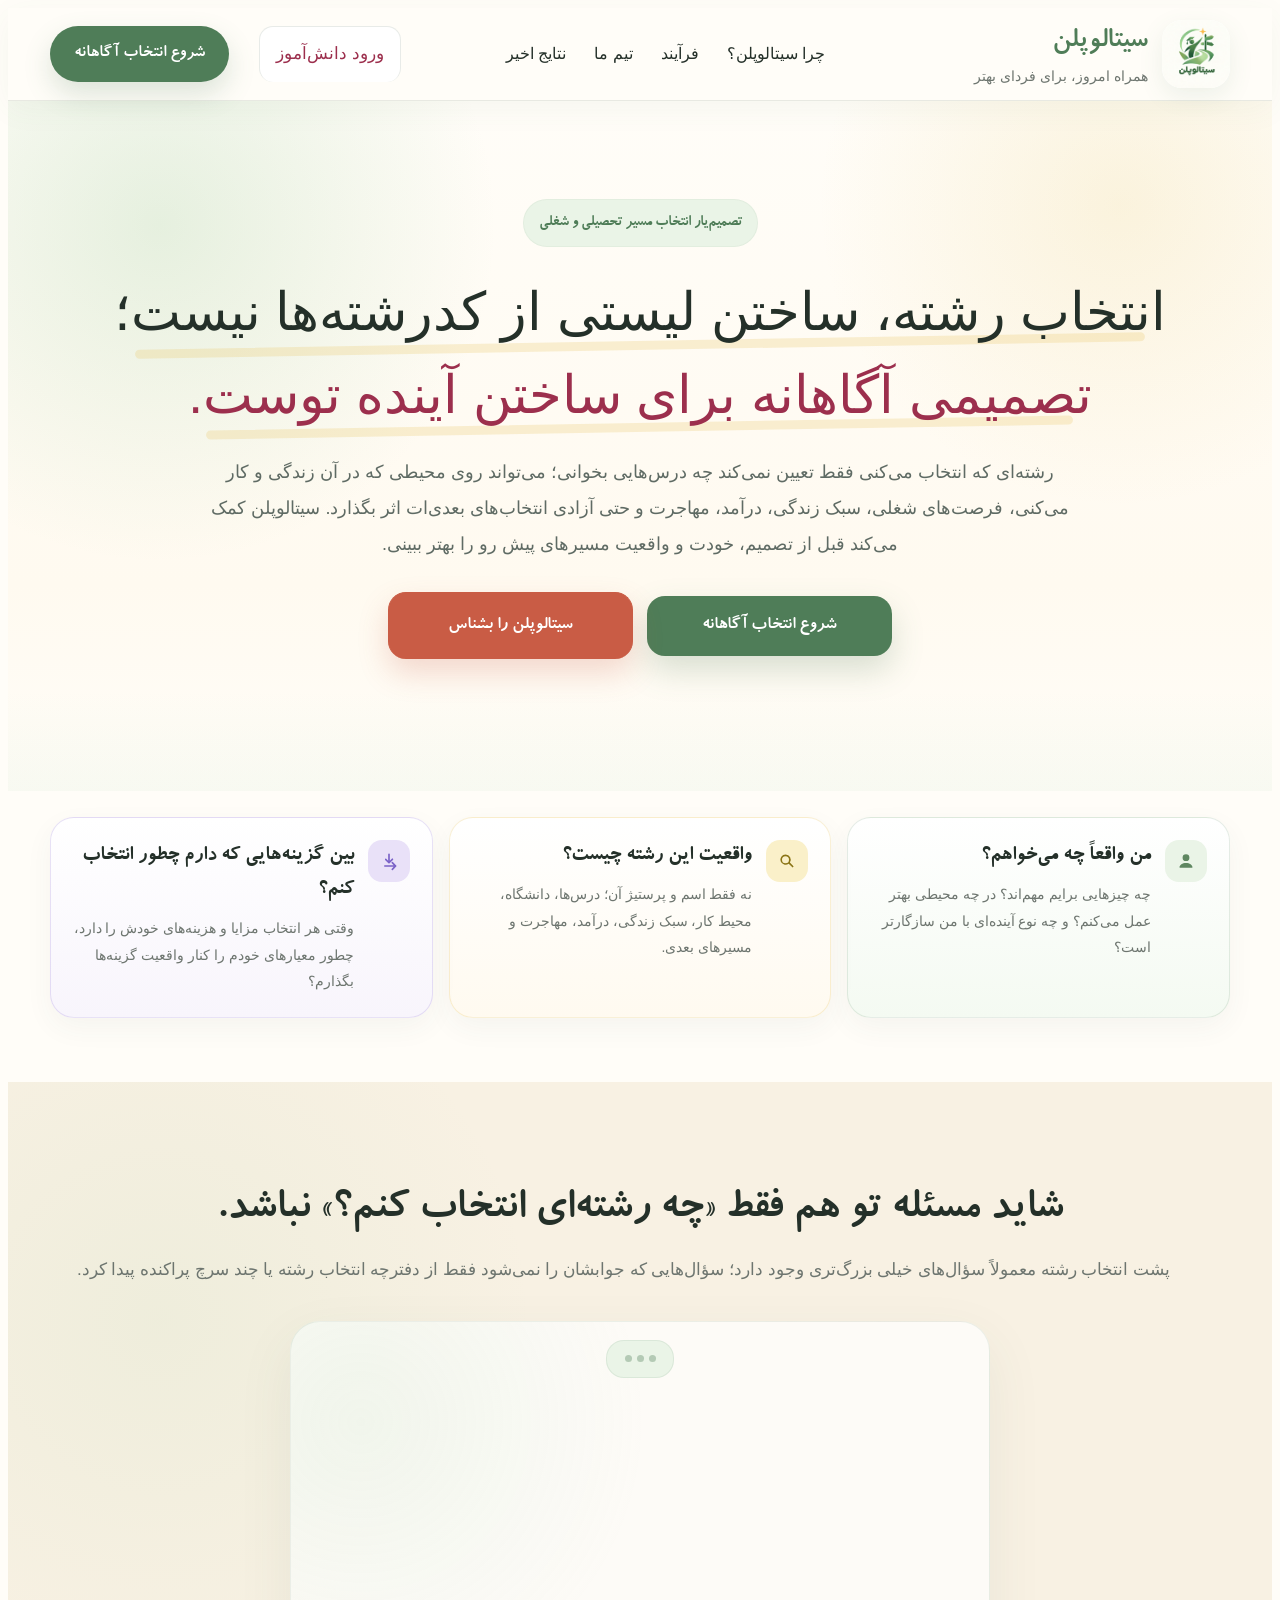
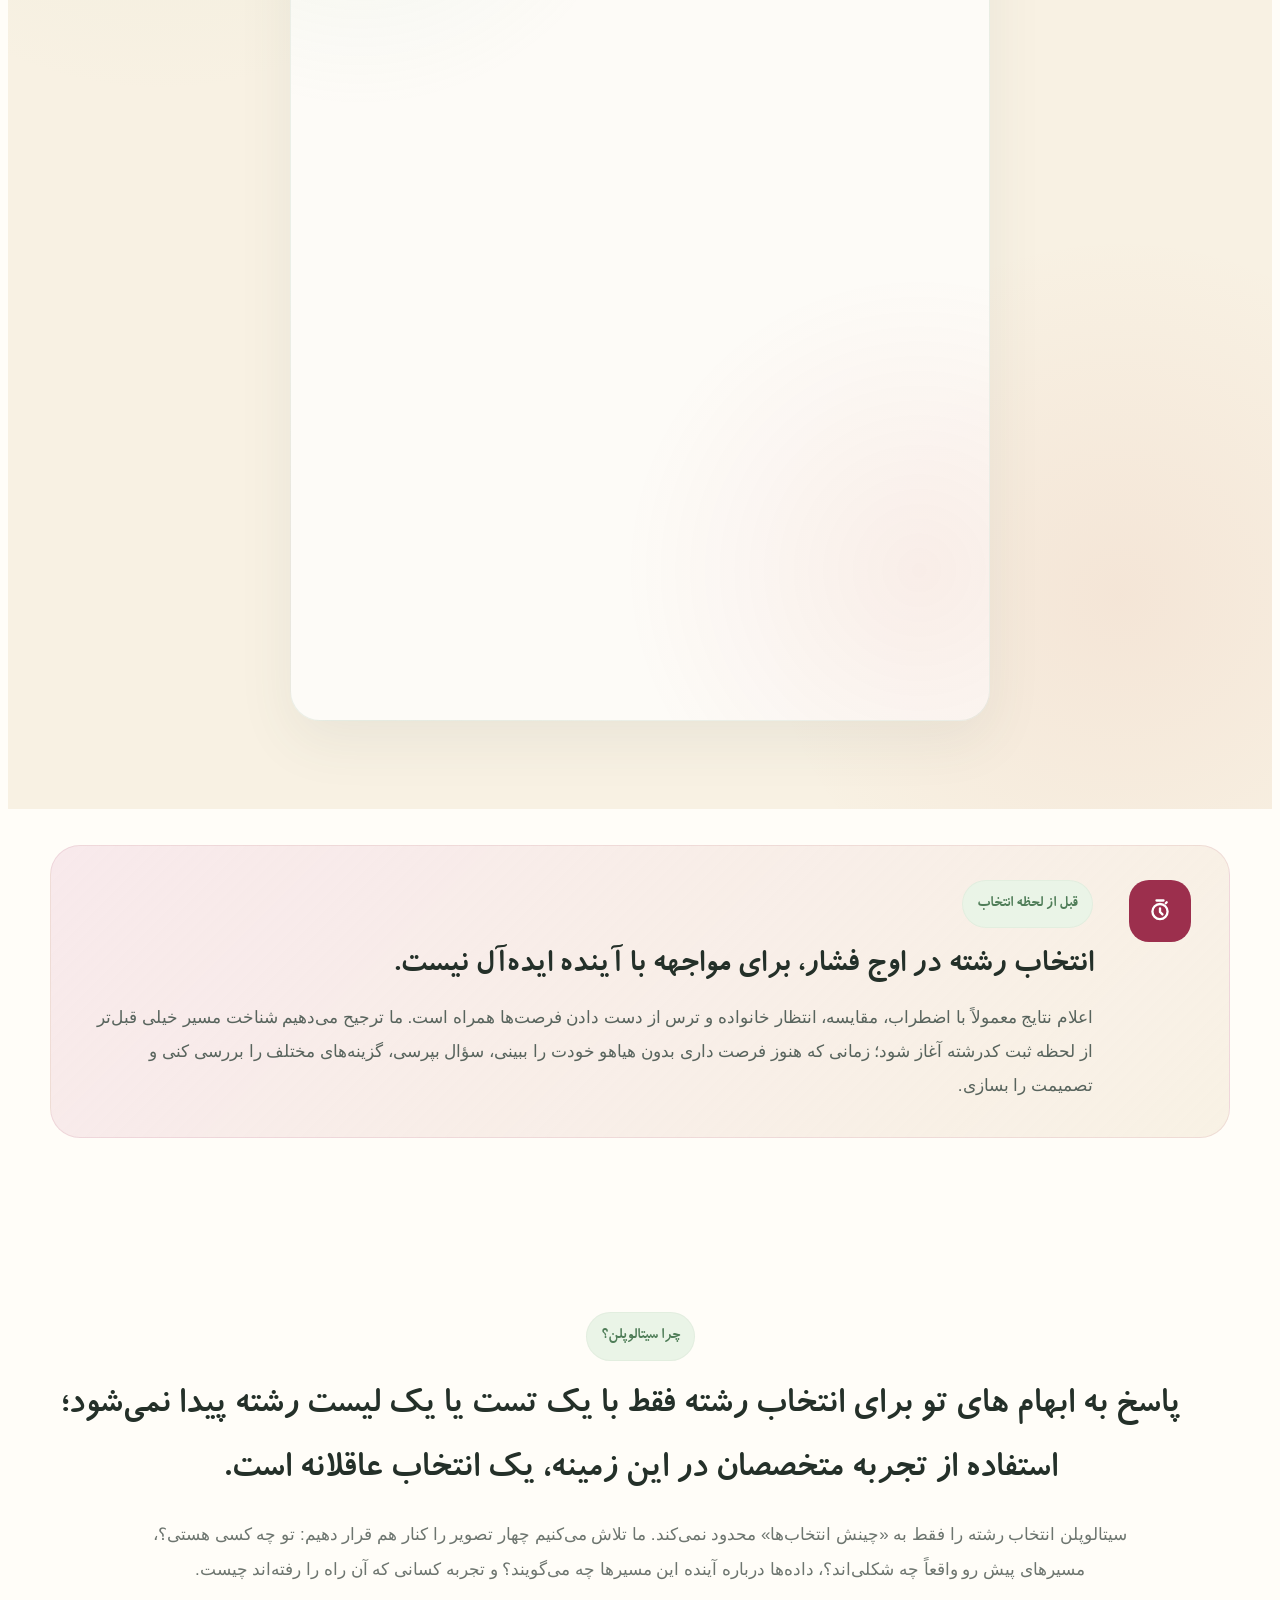
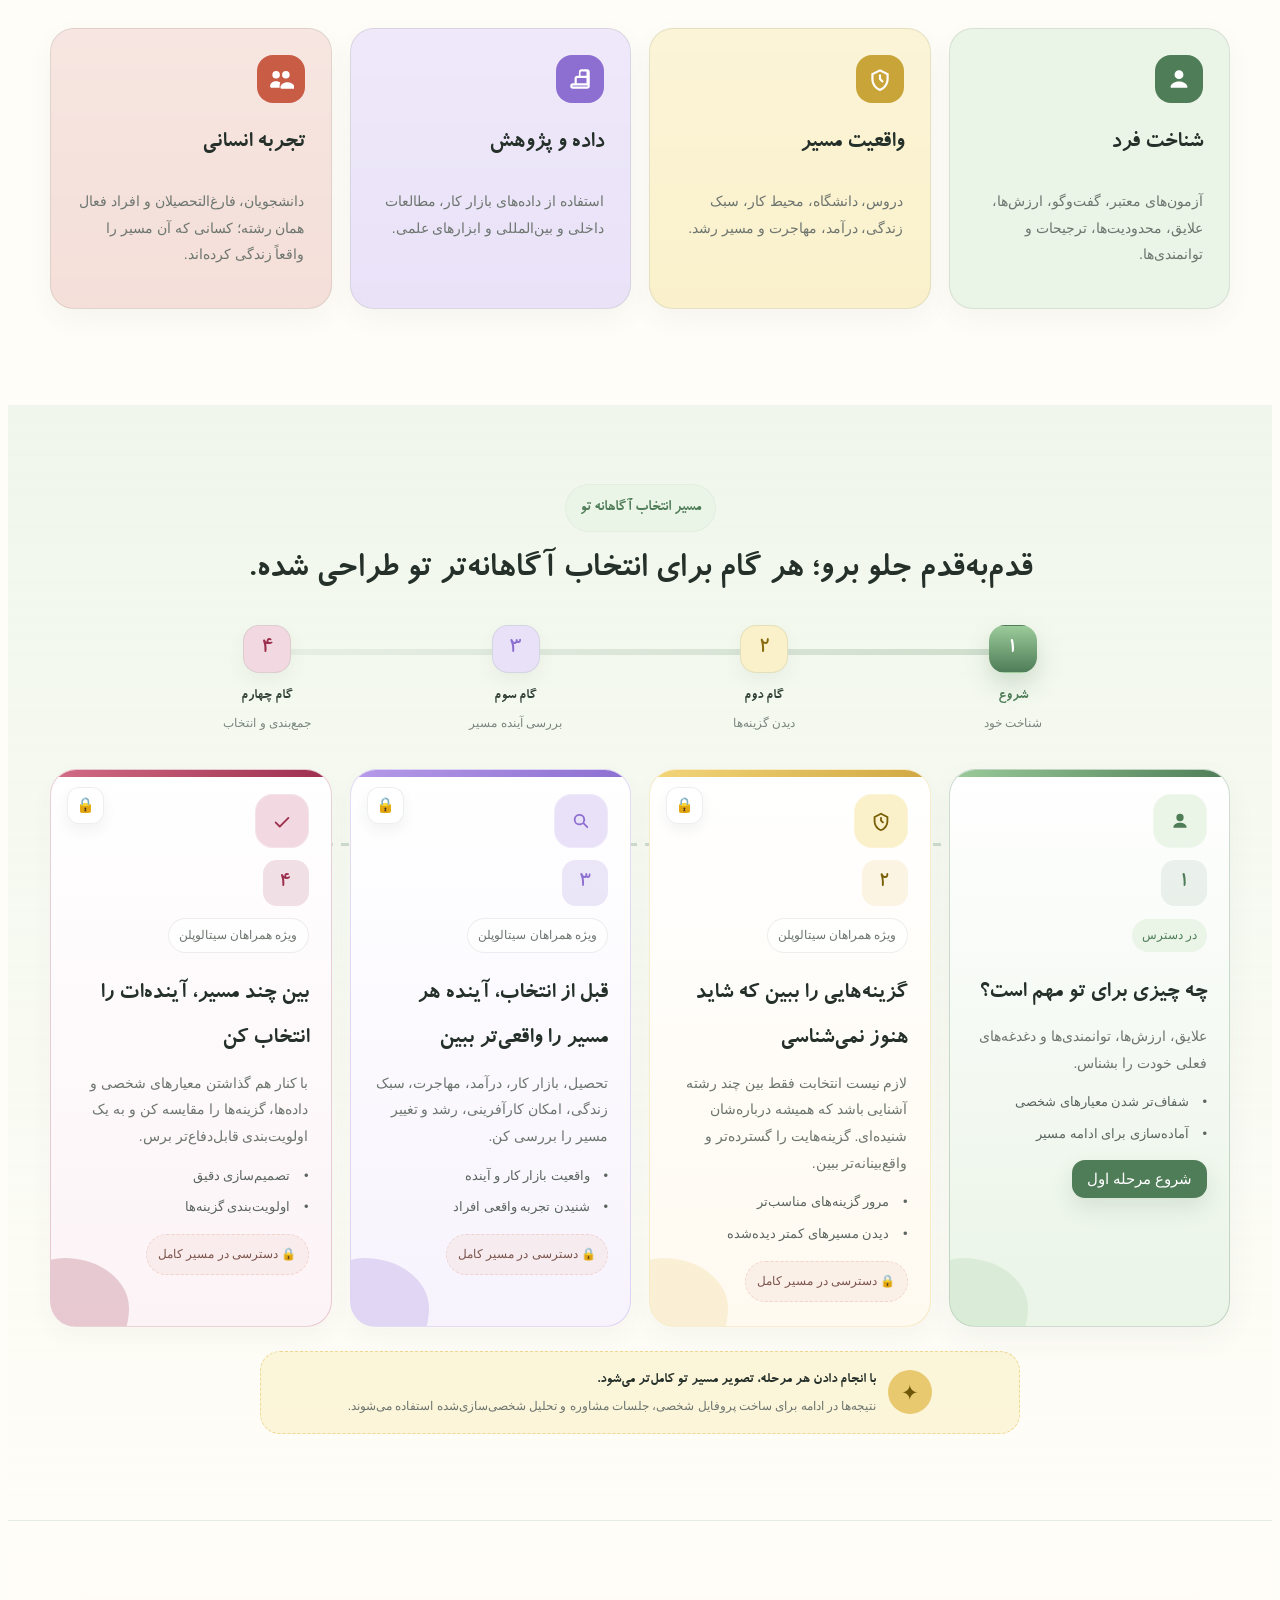
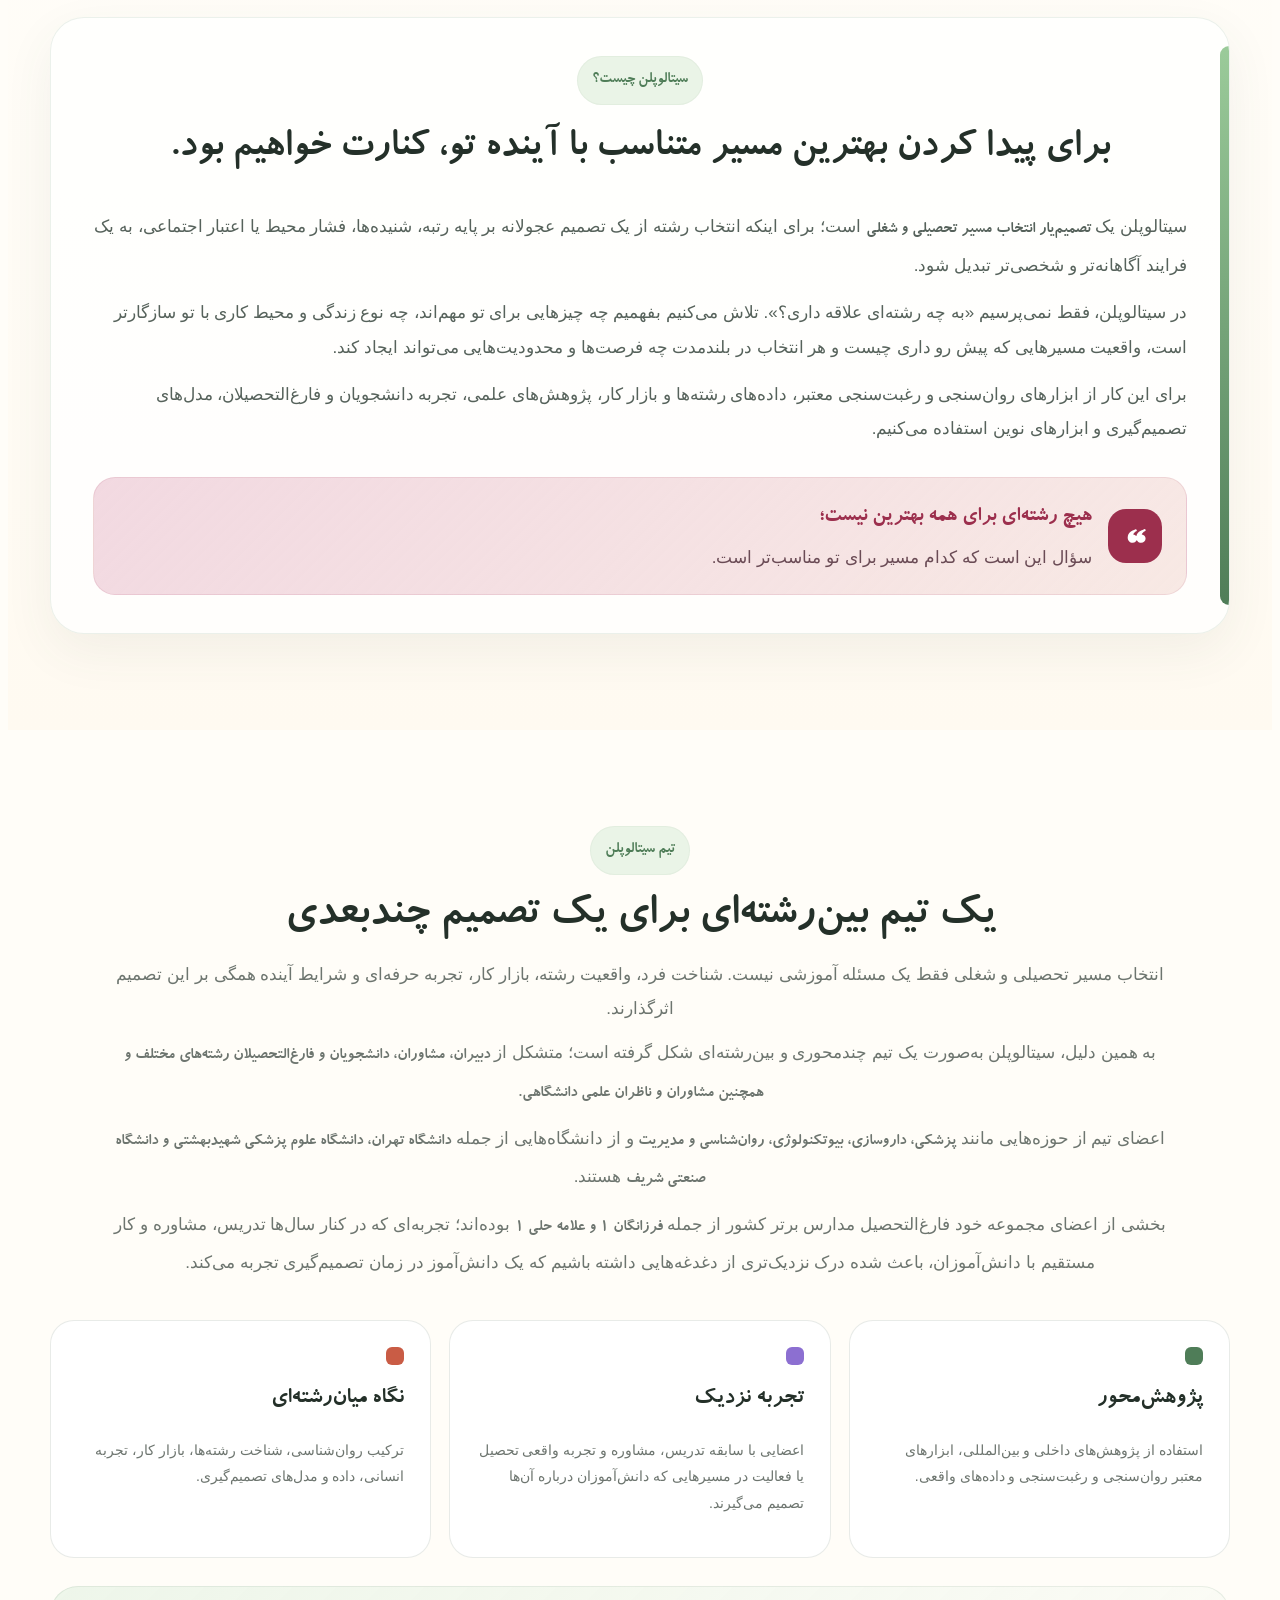
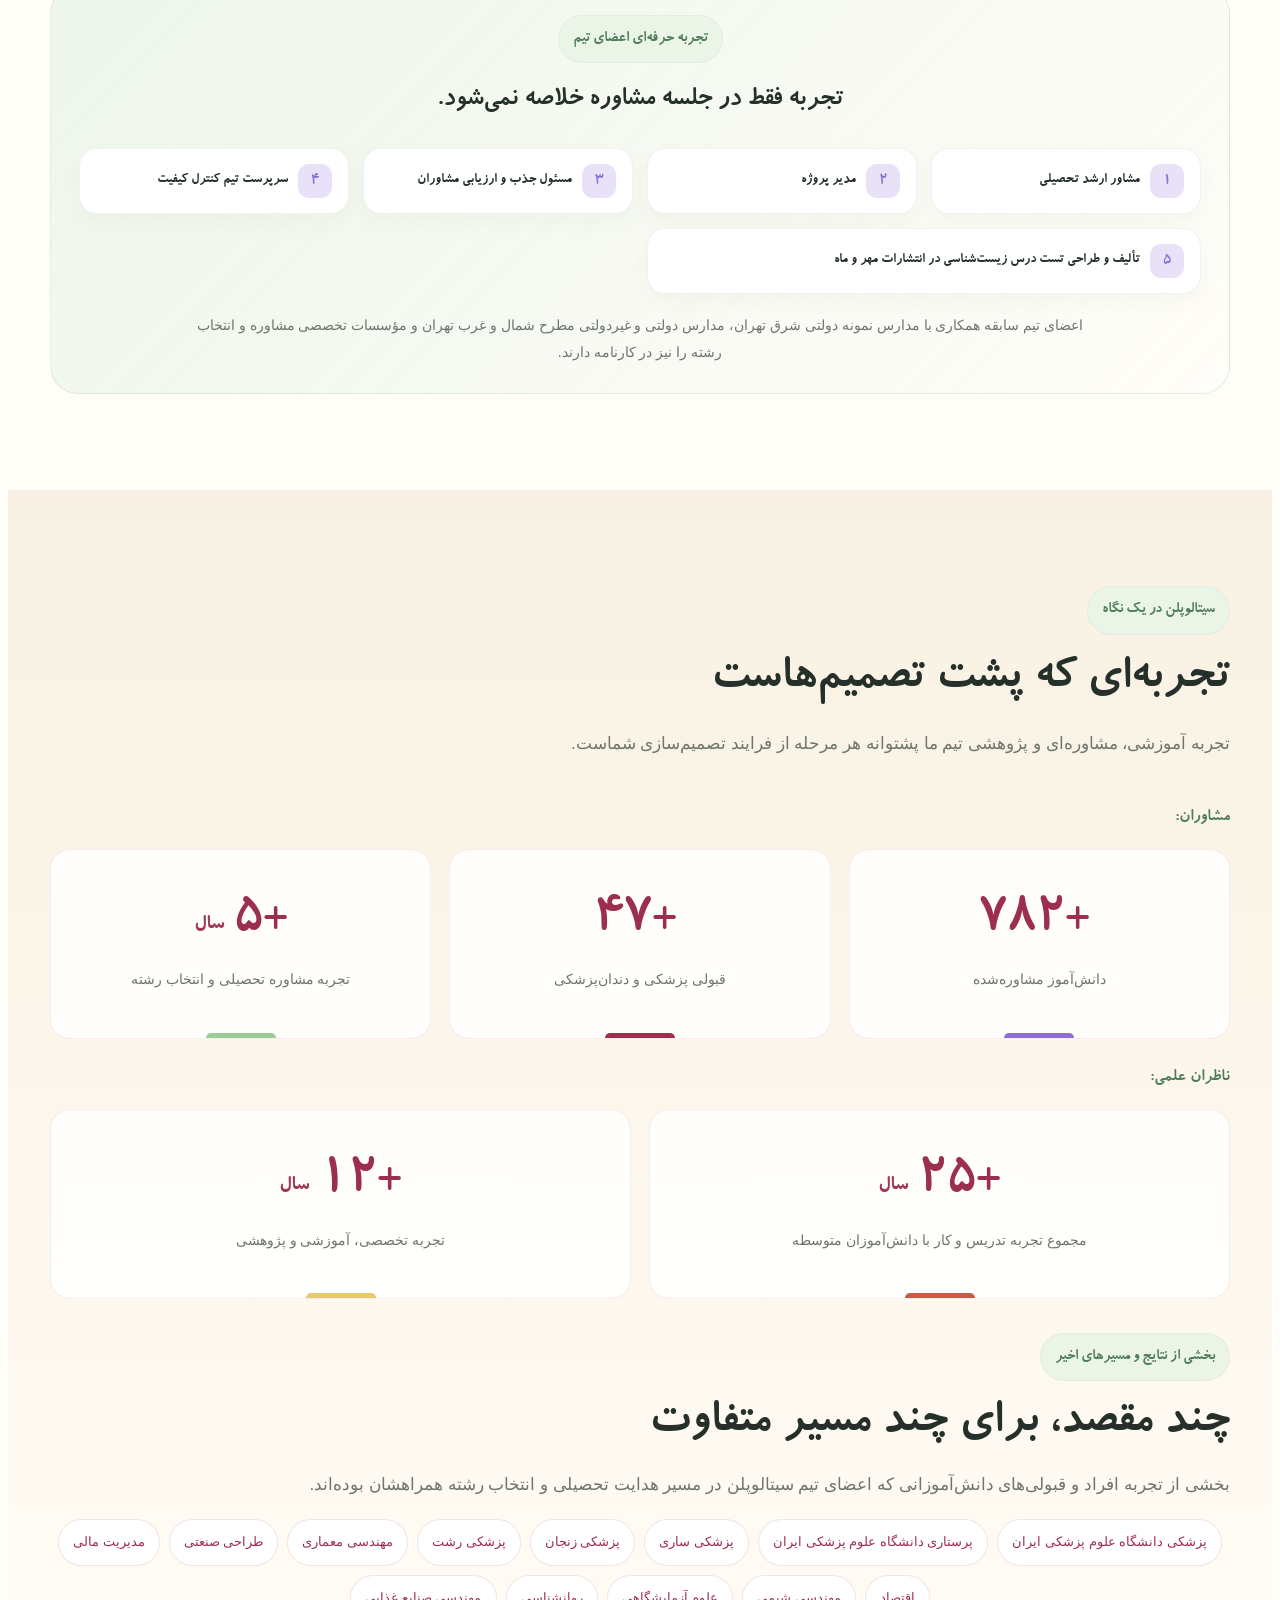
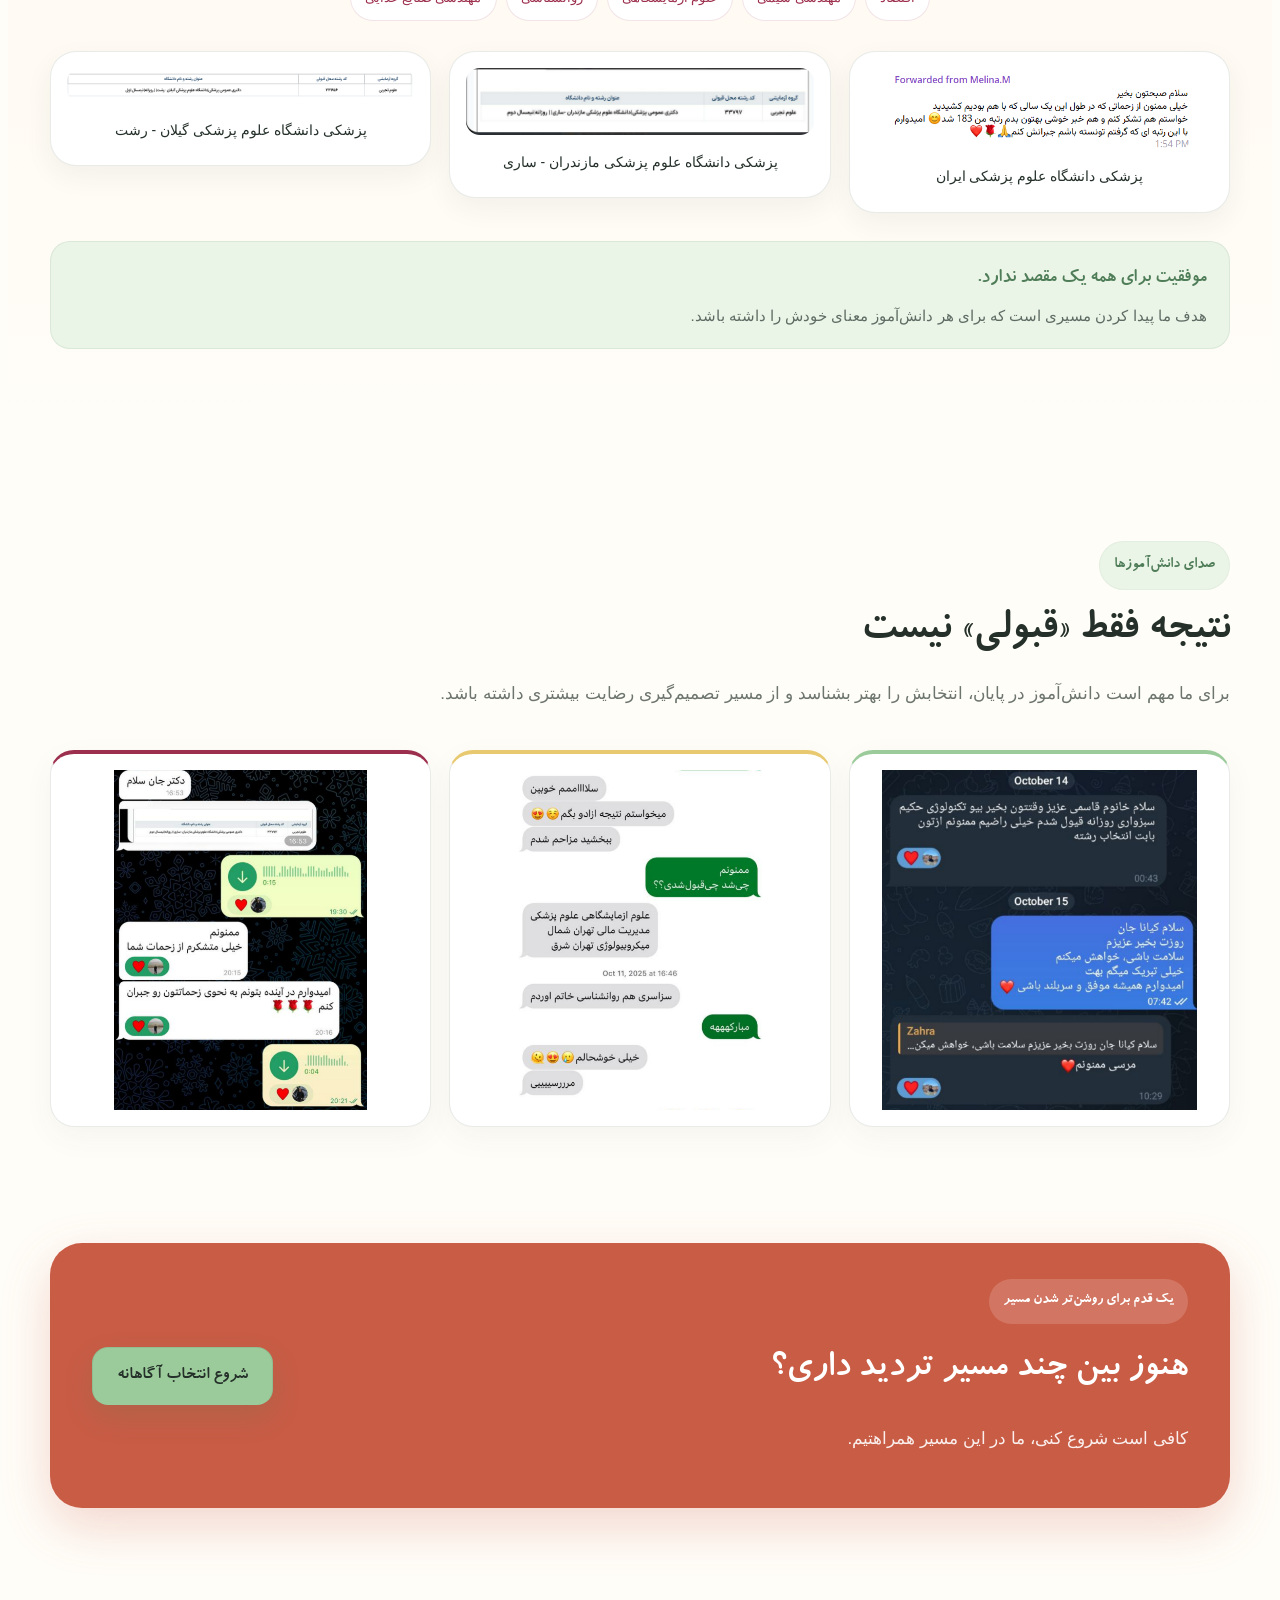
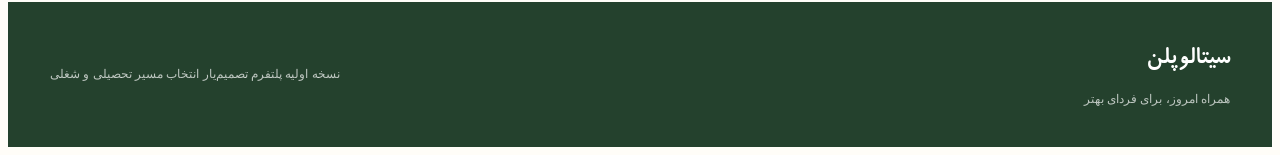
==== index.html @ 89825aef "Add files via upload" ====
<!DOCTYPE html>
<html lang="fa" dir="rtl">
<head>
  <meta charset="UTF-8" />
  <meta name="viewport" content="width=device-width, initial-scale=1.0" />
  <meta name="description" content="سیتالوپلن؛ تصمیم‌یار انتخاب مسیر تحصیلی و شغلی برای دانش‌آموزان پایه نهم و دوازدهم." />
  <title>سیتالوپلن | انتخاب آگاهانه‌تر</title>
  <link rel="stylesheet" href="style.css" />
</head>
<body>
  <header class="site-header">
    <div class="container nav-wrap">
      <a class="brand" href="#top" aria-label="سیتالوپلن">
        <img src="assets/logo.png" alt="لوگوی سیتالوپلن" />
        <div class="brand-copy">
          <strong>سیتالوپلن</strong>
          <span>همراه امروز، برای فردای بهتر</span>
        </div>
      </a>

      <nav class="nav-links" aria-label="ناوبری اصلی">
        <a href="#why">چرا سیتالوپلن؟</a>
        <a href="#journey">فرآیند</a>
        <a href="#team">تیم ما</a>
        <a href="#results">نتایج اخیر</a>
      </nav>

      <a class="student-login-link" href="login.html">ورود دانش‌آموز</a>
      <button class="mobile-menu-toggle" type="button" aria-label="باز کردن منو" aria-controls="mobileMenu" aria-expanded="false">
        <span></span><span></span><span></span>
      </button>
      <button class="nav-cta" data-start-quiz>شروع انتخاب آگاهانه</button>
    </div>
    <div class="mobile-menu-panel" id="mobileMenu" aria-hidden="true">
      <div class="container mobile-menu-inner">
        <a href="#why">چرا سیتالوپلن؟</a>
        <a href="#journey">فرآیند</a>
        <a href="#team">تیم ما</a>
        <a href="#results">نتایج اخیر</a>
        <button class="mobile-menu-cta" type="button" data-start-quiz>شروع انتخاب آگاهانه</button>
      </div>
    </div>
  </header>

  <main id="top">
    <section class="hero section-shell">
      <div class="container hero-center hero-clean">
        <span class="eyebrow">تصمیم‌یار انتخاب مسیر تحصیلی و شغلی</span>
        <h1>
          <span class="hero-line hero-line-primary">انتخاب رشته، ساختن لیستی از کدرشته‌ها نیست؛</span>
          <span class="hero-line hero-line-accent">تصمیمی آگاهانه برای ساختن آینده توست.</span>
        </h1>
        <p class="hero-lead">
          رشته‌ای که انتخاب می‌کنی فقط تعیین نمی‌کند چه درس‌هایی بخوانی؛ می‌تواند روی محیطی که در آن زندگی و کار می‌کنی، فرصت‌های شغلی، سبک زندگی، درآمد، مهاجرت و حتی آزادی انتخاب‌های بعدی‌ات اثر بگذارد. سیتالوپلن کمک می‌کند قبل از تصمیم، خودت و واقعیت مسیرهای پیش رو را بهتر ببینی.
        </p>
        <div class="hero-actions">
          <button class="primary-btn hero-primary-simple" data-start-quiz>شروع انتخاب آگاهانه</button>
          <a class="secondary-btn hero-secondary-simple" href="#why">سیتالوپلن را بشناس</a>
        </div>
      </div>
    </section>

    <section class="section hero-questions-section">
      <div class="container">
        <div class="hero-questions-grid">
          <article class="hero-question hq-green">
            <span class="hq-mark icon-self" aria-hidden="true">
              <svg viewBox="0 0 24 24" focusable="false">
                <path d="M12 12.1a4.1 4.1 0 1 0 0-8.2 4.1 4.1 0 0 0 0 8.2Zm0 2.2c-4.3 0-7.8 2.35-7.8 5.25 0 .25.2.45.45.45h14.7c.25 0 .45-.2.45-.45 0-2.9-3.5-5.25-7.8-5.25Z"/>
              </svg>
            </span>
            <div><h3>من واقعاً چه می‌خواهم؟</h3><p>چه چیزهایی برایم مهم‌اند؟ در چه محیطی بهتر عمل می‌کنم؟ و چه نوع آینده‌ای با من سازگارتر است؟</p></div>
          </article>
          <article class="hero-question hq-yellow">
            <span class="hq-mark icon-reality" aria-hidden="true">
              <svg viewBox="0 0 24 24" focusable="false">
                <path d="M10.2 4.2a6.2 6.2 0 1 0 3.84 11.08l4.04 4.04a1 1 0 1 0 1.42-1.42l-4.04-4.04A6.2 6.2 0 0 0 10.2 4.2Zm0 2a4.2 4.2 0 1 1 0 8.4 4.2 4.2 0 0 1 0-8.4Z"/>
              </svg>
            </span>
            <div><h3>واقعیت این رشته چیست؟</h3><p>نه فقط اسم و پرستیژ آن؛ درس‌ها، دانشگاه، محیط کار، سبک زندگی، درآمد، مهاجرت و مسیرهای بعدی.</p></div>
          </article>
          <article class="hero-question hq-purple">
            <span class="hq-mark icon-choice" aria-hidden="true">
              <svg viewBox="0 0 24 24" focusable="false">
                <path d="M11 4a1 1 0 0 1 2 0v7.59l2.3-2.29a1 1 0 1 1 1.4 1.41l-4 3.99a1 1 0 0 1-1.4 0l-4-4a1 1 0 0 1 1.4-1.4l2.3 2.29V4Zm-5 14a1 1 0 0 1 1-1h10.59l-2.3-2.29a1 1 0 1 1 1.42-1.42l4 4a1 1 0 0 1 0 1.42l-4 4a1 1 0 1 1-1.42-1.42L17.59 19H7a1 1 0 0 1-1-1Z"/>
              </svg>
            </span>
            <div><h3>بین گزینه‌هایی که دارم چطور انتخاب کنم؟</h3><p>وقتی هر انتخاب مزایا و هزینه‌های خودش را دارد، چطور معیارهای خودم را کنار واقعیت گزینه‌ها بگذارم؟</p></div>
          </article>
        </div>
      </div>
    </section>
<section class="section pain-section chat-pain-section">
      <div class="container">
        <div class="pain-head">
          
          <h2>شاید مسئله تو هم فقط «چه رشته‌ای انتخاب کنم؟» نباشد.</h2>
          <p>پشت انتخاب رشته معمولاً سؤال‌های خیلی بزرگ‌تری وجود دارد؛ سؤال‌هایی که جوابشان را نمی‌شود فقط از دفترچه انتخاب رشته یا چند سرچ پراکنده پیدا کرد.</p>
        </div>

        <div class="student-chat" aria-label="دغدغه‌های واقعی دانش‌آموزان">
          <div class="chat-typing" aria-hidden="true">
            <span></span><span></span><span></span>
          </div>
          <div class="chat-row from-right chat-waiting">
            <div class="chat-avatar avatar-burgundy" aria-hidden="true">
              <svg viewBox="0 0 24 24" focusable="false">
                <path d="M12 12.2a4.1 4.1 0 1 0 0-8.2 4.1 4.1 0 0 0 0 8.2Zm0 2.1c-4.25 0-7.7 2.35-7.7 5.25 0 .25.2.45.45.45h14.5c.25 0 .45-.2.45-.45 0-2.9-3.45-5.25-7.7-5.25Z"/>
              </svg>
            </div>
            <div class="chat-bubble bubble-burgundy">اگر پزشکی نروم، بعداً حس نمی‌کنم یک فرصت مهم را از دست داده‌ام؟</div>
          </div>
          <div class="chat-row from-left chat-waiting">
            <div class="chat-avatar avatar-green" aria-hidden="true">
              <svg viewBox="0 0 24 24" focusable="false">
                <path d="M12 12.2a4.1 4.1 0 1 0 0-8.2 4.1 4.1 0 0 0 0 8.2Zm0 2.1c-4.25 0-7.7 2.35-7.7 5.25 0 .25.2.45.45.45h14.5c.25 0 .45-.2.45-.45 0-2.9-3.45-5.25-7.7-5.25Z"/>
              </svg>
            </div>
            <div class="chat-bubble bubble-green">اگر پزشکی بروم، واقعاً به زندگی شخصی و علایق دیگرم هم می‌رسم؟</div>
          </div>
          <div class="chat-row from-right chat-waiting">
            <div class="chat-avatar avatar-brick" aria-hidden="true">
              <svg viewBox="0 0 24 24" focusable="false">
                <path d="M12 12.2a4.1 4.1 0 1 0 0-8.2 4.1 4.1 0 0 0 0 8.2Zm0 2.1c-4.25 0-7.7 2.35-7.7 5.25 0 .25.2.45.45.45h14.5c.25 0 .45-.2.45-.45 0-2.9-3.45-5.25-7.7-5.25Z"/>
              </svg>
            </div>
            <div class="chat-bubble bubble-brick">آیا تصوری که از این رشته دارم با واقعیتش یکی است؟ نکات منفی که کمتر کسی از آن صحبت می‌کند چیست؟</div>
          </div>
          <div class="chat-row from-left chat-waiting">
            <div class="chat-avatar avatar-purple" aria-hidden="true">
              <svg viewBox="0 0 24 24" focusable="false">
                <path d="M12 12.2a4.1 4.1 0 1 0 0-8.2 4.1 4.1 0 0 0 0 8.2Zm0 2.1c-4.25 0-7.7 2.35-7.7 5.25 0 .25.2.45.45.45h14.5c.25 0 .45-.2.45-.45 0-2.9-3.45-5.25-7.7-5.25Z"/>
              </svg>
            </div>
            <div class="chat-bubble bubble-purple">من این رشته را دوست دارم اما بقیه با آن مخالف‌اند؛ نکند بعداً پشیمان شوم؟</div>
          </div>
          <div class="chat-row from-right chat-waiting">
            <div class="chat-avatar avatar-yellow" aria-hidden="true">
              <svg viewBox="0 0 24 24" focusable="false">
                <path d="M12 12.2a4.1 4.1 0 1 0 0-8.2 4.1 4.1 0 0 0 0 8.2Zm0 2.1c-4.25 0-7.7 2.35-7.7 5.25 0 .25.2.45.45.45h14.5c.25 0 .45-.2.45-.45 0-2.9-3.45-5.25-7.7-5.25Z"/>
              </svg>
            </div>
            <div class="chat-bubble bubble-yellow">اگر رشته مدنظرم را بروم، بعداً بازار کار خوبی دارم؟</div>
          </div>
          <div class="chat-row from-left chat-waiting">
            <div class="chat-avatar avatar-green" aria-hidden="true">
              <svg viewBox="0 0 24 24" focusable="false">
                <path d="M12 12.2a4.1 4.1 0 1 0 0-8.2 4.1 4.1 0 0 0 0 8.2Zm0 2.1c-4.25 0-7.7 2.35-7.7 5.25 0 .25.2.45.45.45h14.5c.25 0 .45-.2.45-.45 0-2.9-3.45-5.25-7.7-5.25Z"/>
              </svg>
            </div>
            <div class="chat-bubble bubble-green">کدام رشته برای مهاجرت انعطاف بیشتری دارد؟</div>
          </div>
          <div class="chat-row from-right chat-waiting">
            <div class="chat-avatar avatar-burgundy" aria-hidden="true">
              <svg viewBox="0 0 24 24" focusable="false">
                <path d="M12 12.2a4.1 4.1 0 1 0 0-8.2 4.1 4.1 0 0 0 0 8.2Zm0 2.1c-4.25 0-7.7 2.35-7.7 5.25 0 .25.2.45.45.45h14.5c.25 0 .45-.2.45-.45 0-2.9-3.45-5.25-7.7-5.25Z"/>
              </svg>
            </div>
            <div class="chat-bubble bubble-burgundy">با رتبه من، واقع‌بینانه چه انتخاب‌هایی دارم؟</div>
          </div>
          <div class="chat-row from-left chat-waiting">
            <div class="chat-avatar avatar-purple" aria-hidden="true">
              <svg viewBox="0 0 24 24" focusable="false">
                <path d="M12 12.2a4.1 4.1 0 1 0 0-8.2 4.1 4.1 0 0 0 0 8.2Zm0 2.1c-4.25 0-7.7 2.35-7.7 5.25 0 .25.2.45.45.45h14.5c.25 0 .45-.2.45-.45 0-2.9-3.45-5.25-7.7-5.25Z"/>
              </svg>
            </div>
            <div class="chat-bubble bubble-purple">اگر چند سال بعد نظرم عوض شد، چقدر امکان تغییر مسیر دارم؟</div>
          </div>
          <div class="chat-row from-right chat-waiting">
            <div class="chat-avatar avatar-brick" aria-hidden="true">
              <svg viewBox="0 0 24 24" focusable="false">
                <path d="M12 12.2a4.1 4.1 0 1 0 0-8.2 4.1 4.1 0 0 0 0 8.2Zm0 2.1c-4.25 0-7.7 2.35-7.7 5.25 0 .25.2.45.45.45h14.5c.25 0 .45-.2.45-.45 0-2.9-3.45-5.25-7.7-5.25Z"/>
              </svg>
            </div>
            <div class="chat-bubble bubble-brick">اگر انتخاب اولم نشد، چه مسیرهای دیگری شاید برای من مناسب باشند؟</div>
          </div>
        </div>
      </div>
    </section>
<section class="section pressure-section"><div class="container pressure-box"><div class="pressure-mark" aria-hidden="true">
  <svg viewBox="0 0 24 24" focusable="false">
    <path d="M9 2a1 1 0 0 0 0 2h6a1 1 0 1 0 0-2H9Zm3 3a7.5 7.5 0 1 0 7.5 7.5A7.51 7.51 0 0 0 12 5Zm0 2a5.5 5.5 0 1 1-5.5 5.5A5.51 5.51 0 0 1 12 7Zm0 1.7a1 1 0 0 0-1 1v3.14c0 .27.1.52.29.7l2.1 2.1a1 1 0 1 0 1.42-1.42L13 12.43V9.7a1 1 0 0 0-1-1Zm4.95-2.36a1 1 0 0 0 .7-.3l.8-.8a1 1 0 0 0-1.41-1.42l-.8.8a1 1 0 0 0 .7 1.72Z"/>
  </svg>
</div><div><span class="section-kicker">قبل از لحظه انتخاب</span><h2>انتخاب رشته در اوج فشار، برای مواجهه با آینده ایده‌آل نیست.</h2><p>اعلام نتایج معمولاً با اضطراب، مقایسه، انتظار خانواده و ترس از دست دادن فرصت‌ها همراه است. ما ترجیح می‌دهیم شناخت مسیر خیلی قبل‌تر از لحظه ثبت کدرشته آغاز شود؛ زمانی که هنوز فرصت داری بدون هیاهو خودت را ببینی، سؤال بپرسی، گزینه‌های مختلف را بررسی کنی و تصمیمت را بسازی.</p></div></div></section><section id="why" class="section why-section"><div class="container"><div class="section-head why-head"><span class="section-kicker">چرا سیتالوپلن؟</span><h2 class="why-title">پاسخ به ابهام های تو برای انتخاب رشته فقط با یک تست یا یک لیست رشته پیدا نمی‌شود؛<br>استفاده از تجربه متخصصان در این زمینه، یک انتخاب عاقلانه است.</h2><p>سیتالوپلن انتخاب رشته را فقط به «چینش انتخاب‌ها» محدود نمی‌کند. ما تلاش می‌کنیم چهار تصویر را کنار هم قرار دهیم: تو چه کسی هستی؟، مسیرهای پیش رو واقعاً چه شکلی‌اند؟، داده‌ها درباره آینده این مسیرها چه می‌گویند؟ و تجربه کسانی که آن راه را رفته‌اند چیست.</p></div><div class="feature-grid"><article class="feature-card feature-green"><span class="feature-icon" aria-hidden="true"><svg viewBox="0 0 24 24" focusable="false"><path d="M12 12.1a4.1 4.1 0 1 0 0-8.2 4.1 4.1 0 0 0 0 8.2Zm0 2.2c-4.3 0-7.8 2.35-7.8 5.25 0 .25.2.45.45.45h14.7c.25 0 .45-.2.45-.45 0-2.9-3.5-5.25-7.8-5.25Z"/></svg></span><h3>شناخت فرد</h3><p>آزمون‌های معتبر، گفت‌وگو، ارزش‌ها، علایق، محدودیت‌ها، ترجیحات و توانمندی‌ها.</p></article><article class="feature-card feature-yellow"><span class="feature-icon" aria-hidden="true"><svg viewBox="0 0 24 24" focusable="false"><path d="M12 3 4 7v5c0 5.1 3.43 9.82 8 11 4.57-1.18 8-5.9 8-11V7l-8-4Zm0 2.18 6 3v3.82c0 3.98-2.55 7.76-6 8.94-3.45-1.18-6-4.96-6-8.94V8.18l6-3Zm0 2.32a1 1 0 0 0-1 1V12c0 .27.1.52.29.71l2.25 2.25a1 1 0 1 0 1.42-1.42L13 11.59V8.5a1 1 0 0 0-1-1Z"/></svg></span><h3>واقعیت مسیر</h3><p>دروس، دانشگاه، محیط کار، سبک زندگی، درآمد، مهاجرت و مسیر رشد.</p></article><article class="feature-card feature-purple"><span class="feature-icon" aria-hidden="true"><svg viewBox="0 0 24 24" focusable="false"><path d="M3 18.5A2.5 2.5 0 0 1 5.5 16H7v-4.5A2.5 2.5 0 0 1 9.5 9H11V5.5A2.5 2.5 0 0 1 13.5 3h5A2.5 2.5 0 0 1 21 5.5v13a2.5 2.5 0 0 1-2.5 2.5h-13A2.5 2.5 0 0 1 3 18.5Zm10-13.5a.5.5 0 0 0-.5.5V9H18V5.5a.5.5 0 0 0-.5-.5h-4.5ZM9.5 11a.5.5 0 0 0-.5.5V16h9v-5H9.5ZM5.5 18a.5.5 0 0 0 0 1h13a.5.5 0 0 0 .5-.5V18H5.5Z"/></svg></span><h3>داده و پژوهش</h3><p>استفاده از داده‌های بازار کار، مطالعات داخلی و بین‌المللی و ابزارهای علمی.</p></article><article class="feature-card feature-brick"><span class="feature-icon" aria-hidden="true"><svg viewBox="0 0 24 24" focusable="false"><path d="M7.5 11.5A3.5 3.5 0 1 0 4 8a3.5 3.5 0 0 0 3.5 3.5Zm9 0A3.5 3.5 0 1 0 13 8a3.5 3.5 0 0 0 3.5 3.5ZM2 18.25C2 15.9 4.58 14 7.5 14c1.5 0 2.85.5 3.84 1.31A6.55 6.55 0 0 0 10.75 18v2H3a1 1 0 0 1-1-1v-.75Zm9.5 1.5c0-2.62 2.85-4.75 6.5-4.75s6.5 2.13 6.5 4.75V20a1 1 0 0 1-1 1h-11a1 1 0 0 1-1-1v-.25Z"/></svg></span><h3>تجربه انسانی</h3><p>دانشجویان، فارغ‌التحصیلان و افراد فعال همان رشته؛ کسانی که آن مسیر را واقعاً زندگی کرده‌اند.</p></article></div></div></section><section id="journey" class="section gamified-journey"><div class="container"><div class="journey-intro"><span class="section-kicker">مسیر انتخاب آگاهانه تو</span><h2>قدم‌به‌قدم جلو برو؛ هر گام برای انتخاب آگاهانه‌تر تو طراحی شده.</h2></div>
<div class="journey-stepper" aria-label="مراحل مسیر انتخاب آگاهانه">
  <div class="stepper-track"></div>
  <div class="stepper-item is-active">
    <span class="stepper-dot">۱</span>
    <div class="stepper-copy">
      <strong>شروع</strong>
      <small>شناخت خود</small>
    </div>
  </div>
  <div class="stepper-item">
    <span class="stepper-dot">۲</span>
    <div class="stepper-copy">
      <strong>گام دوم</strong>
      <small>دیدن گزینه‌ها</small>
    </div>
  </div>
  <div class="stepper-item">
    <span class="stepper-dot">۳</span>
    <div class="stepper-copy">
      <strong>گام سوم</strong>
      <small>بررسی آینده مسیر</small>
    </div>
  </div>
  <div class="stepper-item">
    <span class="stepper-dot">۴</span>
    <div class="stepper-copy">
      <strong>گام چهارم</strong>
      <small>جمع‌بندی و انتخاب</small>
    </div>
  </div>
</div>
<div class="journey-cards journey-cards-harmony">
<article class="journey-card active harmony-green"><div class="journey-accent"></div><div class="journey-bubble" aria-hidden="true">
      <svg viewBox="0 0 24 24" focusable="false">
        <path d="M12 12.2a4 4 0 1 0 0-8 4 4 0 0 0 0 8Zm0 1.8c-4 0-7.25 2.2-7.25 4.9 0 .22.18.4.4.4h13.7c.22 0 .4-.18.4-.4 0-2.7-3.25-4.9-7.25-4.9Z"/>
      </svg>
    </div><div class="journey-number">۱</div><span class="journey-status status-open">در دسترس</span><h3>چه چیزی برای تو مهم است؟</h3><p>علایق، ارزش‌ها، توانمندی‌ها و دغدغه‌های فعلی خودت را بشناس.</p><ul class="journey-points"><li>شفاف‌تر شدن معیارهای شخصی</li><li>آماده‌سازی برای ادامه مسیر</li></ul><button class="journey-action" data-start-quiz>شروع مرحله اول</button></article>
<article class="journey-card harmony-yellow journey-locked-card"><div class="journey-accent"></div><div class="journey-bubble" aria-hidden="true">
      <svg viewBox="0 0 24 24" focusable="false">
        <path d="M12 3 4 7v5c0 5.1 3.43 9.82 8 11 4.57-1.18 8-5.9 8-11V7l-8-4Zm0 2.18 6 3v3.82c0 3.98-2.55 7.76-6 8.94-3.45-1.18-6-4.96-6-8.94V8.18l6-3Zm-1 3.32a1 1 0 0 1 2 0v2.59l1.8 1.8a1 1 0 1 1-1.42 1.42l-2.09-2.1A1 1 0 0 1 11 11.5v-3Z"/>
      </svg>
    </div><div class="journey-number">۲</div><span class="journey-status status-locked">ویژه همراهان سیتالوپلن</span><h3>گزینه‌هایی را ببین که شاید هنوز نمی‌شناسی</h3><p>لازم نیست انتخابت فقط بین چند رشته آشنایی باشد که همیشه درباره‌شان شنیده‌ای. گزینه‌هایت را گسترده‌تر و واقع‌بینانه‌تر ببین.</p><ul class="journey-points"><li>مرور گزینه‌های مناسب‌تر</li><li>دیدن مسیرهای کمتر دیده‌شده</li></ul><div class="lock-hint">🔒 دسترسی در مسیر کامل</div></article>
<article class="journey-card harmony-purple journey-locked-card"><div class="journey-accent"></div><div class="journey-bubble" aria-hidden="true">
      <svg viewBox="0 0 24 24" focusable="false">
        <path d="M10.3 4.3a6.2 6.2 0 1 0 3.84 11.08l4.04 4.04a1 1 0 1 0 1.42-1.42l-4.04-4.04A6.2 6.2 0 0 0 10.3 4.3Zm0 2a4.2 4.2 0 1 1 0 8.4 4.2 4.2 0 0 1 0-8.4Z"/>
      </svg>
    </div><div class="journey-number">۳</div><span class="journey-status status-locked">ویژه همراهان سیتالوپلن</span><h3>قبل از انتخاب، آینده هر مسیر را واقعی‌تر ببین</h3><p>تحصیل، بازار کار، درآمد، مهاجرت، سبک زندگی، امکان کارآفرینی، رشد و تغییر مسیر را بررسی کن.</p><ul class="journey-points"><li>واقعیت بازار کار و آینده</li><li>شنیدن تجربه واقعی افراد</li></ul><div class="lock-hint">🔒 دسترسی در مسیر کامل</div></article>
<article class="journey-card harmony-burgundy journey-locked-card"><div class="journey-accent"></div><div class="journey-bubble" aria-hidden="true">
      <svg viewBox="0 0 24 24" focusable="false">
        <path d="M9.55 16.6 5.7 12.75a1 1 0 0 0-1.4 1.42l4.56 4.55a1 1 0 0 0 1.42 0l9.42-9.42a1 1 0 1 0-1.41-1.42L9.55 16.6Z"/>
      </svg>
    </div><div class="journey-number">۴</div><span class="journey-status status-locked">ویژه همراهان سیتالوپلن</span><h3>بین چند مسیر، آینده‌ات را انتخاب کن</h3><p>با کنار هم گذاشتن معیارهای شخصی و داده‌ها، گزینه‌ها را مقایسه کن و به یک اولویت‌بندی قابل‌دفاع‌تر برس.</p><ul class="journey-points"><li>تصمیم‌سازی دقیق</li><li>اولویت‌بندی گزینه‌ها</li></ul><div class="lock-hint">🔒 دسترسی در مسیر کامل</div></article>
</div><div class="journey-reward journey-reward-copy"><span class="reward-icon">✦</span><div><strong>با انجام دادن هر مرحله، تصویر مسیر تو کامل‌تر می‌شود.</strong><span>نتیجه‌ها در ادامه برای ساخت پروفایل شخصی، جلسات مشاوره و تحلیل شخصی‌سازی‌شده استفاده می‌شوند.</span></div></div></div></section>
    <section id="about" class="section about-section">
      <div class="container">
        <div class="about-shell">
          <span class="section-kicker">سیتالوپلن چیست؟</span>
          <h2 class="single-line-title about-title">برای پیدا کردن بهترین مسیر متناسب با آینده تو، کنارت خواهیم بود.</h2>

          <div class="about-copy">
            <p>
              سیتالوپلن یک <strong>تصمیم‌یار انتخاب مسیر تحصیلی و شغلی</strong> است؛ برای اینکه انتخاب رشته از یک تصمیم عجولانه بر پایه رتبه، شنیده‌ها، فشار محیط یا اعتبار اجتماعی، به یک فرایند آگاهانه‌تر و شخصی‌تر تبدیل شود.
            </p>
            <p>
              در سیتالوپلن، فقط نمی‌پرسیم «به چه رشته‌ای علاقه داری؟». تلاش می‌کنیم بفهمیم چه چیزهایی برای تو مهم‌اند، چه نوع زندگی و محیط کاری با تو سازگارتر است، واقعیت مسیرهایی که پیش رو داری چیست و هر انتخاب در بلندمدت چه فرصت‌ها و محدودیت‌هایی می‌تواند ایجاد کند.
            </p>
            <p>
              برای این کار از ابزارهای روان‌سنجی و رغبت‌سنجی معتبر، داده‌های رشته‌ها و بازار کار، پژوهش‌های علمی، تجربه دانشجویان و فارغ‌التحصیلان، مدل‌های تصمیم‌گیری و ابزارهای نوین استفاده می‌کنیم.
            </p>
          </div>

          <div class="about-quote">
            <span class="about-quote-mark" aria-hidden="true">
              <svg viewBox="0 0 24 24" focusable="false">
                <path d="M9.2 6.2c-2.8 1-4.7 3.6-4.7 6.7 0 3 2 5.1 4.7 5.1 2.4 0 4.3-1.8 4.3-4.1 0-2.1-1.6-3.7-3.7-3.9.4-1.3 1.5-2.4 3-3.1a1 1 0 0 0-.8-1.8c-.95.4-1.86.96-2.8 1.1Zm8.2 0c-2.8 1-4.7 3.6-4.7 6.7 0 3 2 5.1 4.7 5.1 2.4 0 4.3-1.8 4.3-4.1 0-2.1-1.6-3.7-3.7-3.9.4-1.3 1.5-2.4 3-3.1a1 1 0 1 0-.8-1.8c-.95.4-1.86.96-2.8 1.1Z"/>
              </svg>
            </span>
            <div>
              <strong>هیچ رشته‌ای برای همه بهترین نیست؛</strong>
              <p>سؤال این است که کدام مسیر برای تو مناسب‌تر است.</p>
            </div>
          </div>
        </div>
      </div>
    </section>

    <section id="team" class="section">
      <div class="container">
        <div class="section-head team-head">
          <span class="section-kicker">تیم سیتالوپلن</span>
          <h2 class="single-line-title team-title">یک تیم بین‌رشته‌ای برای یک تصمیم چندبعدی</h2>
          <p>
            انتخاب مسیر تحصیلی و شغلی فقط یک مسئله آموزشی نیست. شناخت فرد، واقعیت رشته، بازار کار، تجربه حرفه‌ای و شرایط آینده همگی بر این تصمیم اثرگذارند.
          </p>
          <p>
            به همین دلیل، سیتالوپلن به‌صورت یک تیم چندمحوری و بین‌رشته‌ای شکل گرفته است؛ متشکل از <strong>دبیران، مشاوران، دانشجویان و فارغ‌التحصیلان رشته‌های مختلف و همچنین مشاوران و ناظران علمی دانشگاهی.</strong>
          </p>
          <p>
            اعضای تیم از حوزه‌هایی مانند <strong>پزشکی، داروسازی، بیوتکنولوژی، روان‌شناسی و مدیریت</strong> و از دانشگاه‌هایی از جمله <strong>دانشگاه تهران، دانشگاه علوم پزشکی شهیدبهشتی و دانشگاه صنعتی شریف</strong> هستند.
          </p>
          <p>
            بخشی از اعضای مجموعه خود فارغ‌التحصیل مدارس برتر کشور از جمله <strong>فرزانگان ۱ و علامه حلی ۱</strong> بوده‌اند؛ تجربه‌ای که در کنار سال‌ها تدریس، مشاوره و کار مستقیم با دانش‌آموزان، باعث شده درک نزدیک‌تری از دغدغه‌هایی داشته باشیم که یک دانش‌آموز در زمان تصمیم‌گیری تجربه می‌کند.
          </p>
        </div>

        <div class="team-points">
          <article>
            <span class="team-dot dot-green"></span>
            <h3>پژوهش‌محور</h3>
            <p>استفاده از پژوهش‌های داخلی و بین‌المللی، ابزارهای معتبر روان‌سنجی و رغبت‌سنجی و داده‌های واقعی.</p>
          </article>
          <article>
            <span class="team-dot dot-purple"></span>
            <h3>تجربه نزدیک</h3>
            <p>اعضایی با سابقه تدریس، مشاوره و تجربه واقعی تحصیل یا فعالیت در مسیرهایی که دانش‌آموزان درباره آن‌ها تصمیم می‌گیرند.</p>
          </article>
          <article>
            <span class="team-dot dot-brick"></span>
            <h3>نگاه میان‌رشته‌ای</h3>
            <p>ترکیب روان‌شناسی، شناخت رشته‌ها، بازار کار، تجربه انسانی، داده و مدل‌های تصمیم‌گیری.</p>
          </article>
        </div>

        <div class="professional-experience">
          <div class="professional-head">
            <span class="section-kicker">تجربه حرفه‌ای اعضای تیم</span>
            <h3>تجربه فقط در جلسه مشاوره خلاصه نمی‌شود.</h3>
          </div>
          <div class="role-grid">
            <article><span>۱</span><strong>مشاور ارشد تحصیلی</strong></article>
            <article><span>۲</span><strong>مدیر پروژه</strong></article>
            <article><span>۳</span><strong>مسئول جذب و ارزیابی مشاوران</strong></article>
            <article><span>۴</span><strong>سرپرست تیم کنترل کیفیت</strong></article>
            <article><span>۵</span><strong>تألیف و طراحی تست درس زیست‌شناسی در انتشارات مهر و ماه</strong></article>
          </div>
          <p class="professional-note">
            اعضای تیم سابقه همکاری با مدارس نمونه دولتی شرق تهران، مدارس دولتی و غیردولتی مطرح شمال و غرب تهران و مؤسسات تخصصی مشاوره و انتخاب رشته را نیز در کارنامه دارند.
          </p>
        </div>
      </div>
    </section>
<section id="results" class="section results-section">
      <div class="container">
        <div class="section-head">
          <span class="section-kicker">سیتالوپلن در یک نگاه</span>
          <h2 class="single-line-title stats-title">تجربه‌ای که پشت تصمیم‌هاست</h2>
          <p>تجربه آموزشی، مشاوره‌ای و پژوهشی تیم ما پشتوانه هر مرحله از فرایند تصمیم‌سازی شماست.</p>
        </div>

        <div class="stats-group-head">مشاوران:</div>
        <div class="stats-grid stats-grid-consultants">
          <article>
            <strong class="stat-main"><span class="count-up" data-target="800" data-prefix="+">۰</span></strong>
            <span>دانش‌آموز مشاوره‌شده</span>
          </article>
          <article>
            <strong class="stat-main"><span class="count-up" data-target="50" data-prefix="+">۰</span></strong>
            <span>قبولی پزشکی و دندان‌پزشکی</span>
          </article>
          <article>
            <strong class="stat-main stat-main-with-unit"><span class="count-up" data-target="6" data-prefix="+">۰</span><em>سال</em></strong>
            <span>تجربه مشاوره تحصیلی و انتخاب رشته</span>
          </article>
        </div>

        <div class="stats-group-head">ناظران علمی:</div>
        <div class="stats-grid stats-grid-supervisors">
          <article>
            <strong class="stat-main stat-main-with-unit"><span class="count-up" data-target="30" data-prefix="+">۰</span><em>سال</em></strong>
            <span>مجموع تجربه تدریس و کار با دانش‌آموزان متوسطه</span>
          </article>
          <article>
            <strong class="stat-main stat-main-with-unit"><span class="count-up" data-target="17" data-prefix="+">۰</span><em>سال</em></strong>
            <span>تجربه تخصصی، آموزشی و پژوهشی</span>
          </article>
        </div>

        <div class="results-subhead">
          <span class="section-kicker">بخشی از نتایج و مسیرهای اخیر</span>
          <h3>چند مقصد، برای چند مسیر متفاوت</h3>
          <p>بخشی از تجربه افراد و قبولی‌های دانش‌آموزانی که اعضای تیم سیتالوپلن در مسیر هدایت تحصیلی و انتخاب رشته همراهشان بوده‌اند.</p>
        </div><div class="result-tags" aria-label="نمونه قبولی‌های اخیر">
          <span>پزشکی دانشگاه علوم پزشکی ایران</span>
          <span>پرستاری دانشگاه علوم پزشکی ایران</span>
          <span>پزشکی ساری</span>
          <span>پزشکی زنجان</span>
          <span>پزشکی رشت</span>
          <span>مهندسی معماری</span>
          <span>طراحی صنعتی</span>
          <span>مدیریت مالی</span>
          <span>اقتصاد</span>
          <span>مهندسی شیمی</span>
          <span>علوم آزمایشگاهی</span>
          <span>روانشناسی</span>
          <span>مهندسی صنایع غذایی</span>
        </div>

        <div class="proof-grid proof-grid-results">
          <figure class="proof-card">
            <img src="assets/proof-melina-183.png" alt="پیام مربوط به رتبه ۱۸۳ و قبولی پزشکی دانشگاه علوم پزشکی ایران" />
            <figcaption>پزشکی دانشگاه علوم پزشکی ایران</figcaption>
          </figure>
          <figure class="proof-card">
            <img src="assets/proof-sari.png" alt="نمونه قبولی پزشکی دانشگاه علوم پزشکی مازندران - ساری" />
            <figcaption>پزشکی دانشگاه علوم پزشکی مازندران - ساری</figcaption>
          </figure>
          <figure class="proof-card">
            <img src="assets/proof-gilan.png" alt="نمونه قبولی پزشکی دانشگاه علوم پزشکی گیلان - رشت" />
            <figcaption>پزشکی دانشگاه علوم پزشکی گیلان - رشت</figcaption>
          </figure>
        </div><div class="results-philosophy"><strong>موفقیت برای همه یک مقصد ندارد.</strong><span>هدف ما پیدا کردن مسیری است که برای هر دانش‌آموز معنای خودش را داشته باشد.</span></div></div></section>

    <section id="stories" class="section stories-section">
      <div class="container">
        <div class="section-head">
          <span class="section-kicker">صدای دانش‌آموزها</span>
          <h2>نتیجه فقط «قبولی» نیست</h2>
          <p>برای ما مهم است دانش‌آموز در پایان، انتخابش را بهتر بشناسد و از مسیر تصمیم‌گیری رضایت بیشتری داشته باشد.</p>
        </div>

        <div class="testimonial-grid testimonial-grid-images">
          <figure class="testimonial-shot">
            <img src="assets/student-voice-col-1-v47.png" alt="پیام رضایت دانش‌آموز درباره قبولی روزانه بیوتکنولوژی" />
          </figure>
          <figure class="testimonial-shot">
            <img src="assets/student-voice-col-2-v47.png" alt="پیام دانش‌آموز درباره چند قبولی از جمله علوم آزمایشگاهی، مدیریت مالی، میکروبیولوژی و روان‌شناسی" />
          </figure>
          <figure class="testimonial-shot">
            <img src="assets/student-voice-col-3-v47.png" alt="پیام تشکر دانش‌آموز و رضایت از همراهی سیتالوپلن" />
          </figure>
        </div>
      </div>
    </section>

    <section class="cta-section"><div class="container cta-box"><div><span class="cta-mini">یک قدم برای روشن‌تر شدن مسیر</span><h2>هنوز بین چند مسیر تردید داری؟</h2><p>کافی است شروع کنی، ما در این مسیر همراهتیم.</p></div><button class="primary-btn large" data-start-quiz>شروع انتخاب آگاهانه</button></div></section></main>

  <footer class="footer">
    <div class="container footer-grid">
      <div>
        <strong>سیتالوپلن</strong>
        <p>همراه امروز، برای فردای بهتر</p>
      </div>
      <p>نسخه اولیه پلتفرم تصمیم‌یار انتخاب مسیر تحصیلی و شغلی</p>
    </div>
  </footer>

  <div class="quiz-modal" id="quizModal" aria-hidden="true">
    <div class="quiz-shell" role="dialog" aria-modal="true" aria-labelledby="quizTitle">
      <button class="quiz-close" id="quizClose" aria-label="بستن">×</button>
      <div class="quiz-topbar">
        <span id="quizStepLabel">مرحله ۱ از ۵</span>
        <div class="quiz-progress-track"><div id="quizProgress"></div></div>
      </div>
      <div id="quizContent"></div>
    </div>
  </div>

  <template id="leadFormTemplate">
    <div class="lead-gate">
      <span class="mini-badge">نتیجه اولیه آماده است</span>
      <h2>نقشه اولیه تصمیم تو آماده شد.</h2>
      <p>برای ذخیره نتیجه و دیدن جمع‌بندی، اطلاعاتت را وارد کن.</p>
      <form id="leadForm" name="citaloplan-leads" method="POST" data-netlify="true">
        <input type="hidden" name="form-name" value="citaloplan-leads" />
        <input type="hidden" name="segment" id="segmentField" />
        <input type="hidden" name="quiz_answers" id="quizAnswersField" />
        <input type="hidden" name="lead_score" id="leadScoreField" />
        <label>نام
          <input name="name" type="text" autocomplete="name" required placeholder="مثلاً نازنین" />
        </label>
        <label>شماره موبایل
          <input name="mobile" type="tel" inputmode="numeric" autocomplete="tel" required placeholder="۰۹۱۲۱۲۳۴۵۶۷" />
        </label>
        <label>من هستم...
          <select name="segment_confirm" required>
            <option value="">انتخاب کن</option>
            <option>دانش‌آموز پایه نهم</option>
            <option>دانش‌آموز پایه دوازدهم</option>
            <option>والد</option>
          </select>
        </label>
        <label class="consent-row"><input type="checkbox" required /> <span>با ثبت اطلاعات، موافقم سیتالوپلن برای ادامه مسیر با من تماس بگیرد.</span></label>
        <button class="primary-btn full" type="submit">دیدن نتیجه من</button>
      </form>
      <small>اطلاعات تماس برای پیگیری مشاوره استفاده می‌شود.</small>
    </div>
  </template>

  <script src="script.js"></script>
</body>
</html>
---- style.css ----
@font-face {
  font-family: "B Koodak";
  src: url("fonts/B Koodak.ttf") format("truetype");
  font-weight: 400;
  font-style: normal;
}

@font-face {
  font-family: "B Koodak";
  src: url("fonts/B Koodak Bold_0.ttf") format("truetype");
  font-weight: 700;
  font-style: normal;
}

html,
body,
button,
input,
textarea,
select,
a,
span,
p,
div,
li,
label,
small,
blockquote,
figcaption {
  font-family: "B Koodak", Tahoma, sans-serif;
  font-weight: 400;
}

h1,
h2,
h3,
h4,
h5,
h6,
.logo,
.brand-copy strong,
strong,
b,
.primary-btn,
.secondary-btn,
.nav-cta,
.section-kicker,
.eyebrow,
.mini-badge,
.cta-mini {
  font-family: "B Koodak", Tahoma, sans-serif;
  font-weight: 700;
}


a,
a:visited,
a:hover,
a:active {
  text-decoration: none;
  color: inherit;
}

:root {
  --green: #4F7D58;
  --green-main: #9BCB9A;
  --green-soft: #EAF4E7;
  --green-mist: #F1F7EF;
  --cream: #F8F1E3;
  --cream-light: #FFFDF8;
  --yellow: #E8C96F;
  --yellow-soft: #FAF0C9;
  --purple: #8C6FD1;
  --purple-soft: #E9E1F8;
  --brick: #C95C45;
  --brick-soft: #F4DDD7;
  --burgundy: #9C2F4D;
  --burgundy-soft: #F2D9E1;
  --ink: #243029;
  --muted: #6D756F;
  --line: rgba(65, 92, 71, .12);
  --shadow: 0 18px 55px rgba(68, 88, 71, .10);
  --radius-xl: 34px;
  --radius-lg: 24px;
  --radius-md: 16px;
}

* { box-sizing: border-box; }
html { scroll-behavior: smooth; }

.container { width: min(1180px, calc(100% - 36px)); margin-inline: auto; }
.section { padding: 96px 0; }
.section-shell { overflow: hidden; }

.site-header {
  position: sticky;
  top: 0;
  z-index: 50;
  background: rgba(255, 253, 248, .90);
  border-bottom: 1px solid var(--line);
  backdrop-filter: blur(18px);
}
.nav-wrap { min-height: 82px; display: flex; align-items: center; gap: 28px; }
.brand { display: flex; align-items: center; gap: 12px; min-width: 270px; }
.brand img { width: 58px; height: 58px; object-fit: contain; border-radius: 16px; background: #fff; }
.brand-copy { display: grid; line-height: 1.35; }
.brand-copy strong { font-size: 24px; color: var(--green); }
.brand-copy span { font-size: 12px; color: var(--muted); }
.nav-links { display: flex; gap: 24px; margin-inline: auto; font-size: 14px; }
.nav-links a { transition: .2s; }
.nav-links a:hover { color: var(--green); }
.nav-cta { background: var(--green); color: #fff; border-radius: 999px; padding: 12px 20px; cursor: pointer; box-shadow: 0 8px 22px rgba(79,125,88,.20); }

.hero {
  background:
    radial-gradient(circle at 8% 8%, rgba(155,203,154,.24), transparent 28%),
    radial-gradient(circle at 88% 18%, rgba(232,201,111,.18), transparent 27%),
    linear-gradient(180deg, var(--cream-light), #fffaf0 72%, var(--cream-light));
  padding: 78px 0 88px;
}
.hero-grid { display: grid; grid-template-columns: 1.05fr .95fr; gap: 70px; align-items: center; }
.eyebrow, .section-kicker, .mini-badge, .cta-mini {
  display: inline-flex;
  align-items: center;
  width: fit-content;
  padding: 8px 14px;
  border-radius: 999px;
  background: var(--green-soft);
  color: var(--green);
  font-size: 15px;
}
.hero h1 { font-size: clamp(48px, 6.2vw, 78px); line-height: 1.2; margin: 20px 0 18px; letter-spacing: -.03em; }
.hero h1 span { color: var(--burgundy); }
.hero-lead { font-size: 18px; color: var(--muted); max-width: 720px; }
.hero-actions { display: flex; gap: 12px; margin-top: 30px; flex-wrap: wrap; }
.primary-btn, .secondary-btn {
  border-radius: 16px;
  padding: 14px 22px;
  cursor: pointer;
  transition: .2s;
  display: inline-flex;
  align-items: center;
  justify-content: center;
}
.primary-btn { background: var(--green); color: #fff; box-shadow: 0 12px 28px rgba(79,125,88,.18); }
.primary-btn:hover { transform: translateY(-2px); box-shadow: 0 15px 34px rgba(79,125,88,.24); }
.secondary-btn { background: #fff; color: var(--ink); border: 1px solid var(--line); }
.micro-trust { display: flex; flex-wrap: wrap; gap: 8px; margin-top: 20px; }
.micro-trust span { background: rgba(255,255,255,.72); border: 1px solid var(--line); border-radius: 999px; padding: 7px 11px; color: var(--muted); font-size: 12px; }

.hero-visual {
  position: relative;
  min-height: 510px;
  border-radius: var(--radius-xl);
  background: rgba(255,255,255,.76);
  border: 1px solid rgba(79,125,88,.12);
  box-shadow: var(--shadow);
  padding: 34px;
  overflow: hidden;
}
.hero-glow { position: absolute; border-radius: 50%; filter: blur(2px); opacity: .6; }
.hero-glow-a { width: 240px; height: 240px; background: var(--green-soft); left: -80px; top: -70px; }
.hero-glow-b { width: 180px; height: 180px; background: var(--yellow-soft); right: -60px; bottom: -45px; }
.visual-badge { position: relative; z-index: 1; background: var(--cream); color: var(--green); border-radius: 999px; padding: 8px 14px; width: fit-content; }
.path-map { position: relative; z-index: 1; display: grid; gap: 12px; margin-top: 26px; }
.path-step { display: grid; grid-template-columns: 54px 1fr; gap: 14px; align-items: center; background: #fff; border: 1px solid var(--line); border-radius: 20px; padding: 16px 18px; }
.path-step b { width: 44px; height: 44px; border-radius: 14px; display: grid; place-items: center; color: #fff; font-family: "B Koodak", Tahoma, sans-serif; font-size: 20px; }
.path-step div { display: grid; gap: 2px; }
.path-step strong { font-size: 18px; }
.path-step span { font-size: 12px; color: var(--muted); }
.purple-accent b { background: var(--purple); }
.yellow-accent b { background: var(--yellow); color: #604a0b; }
.brick-accent b { background: var(--brick); }
.green-accent b { background: var(--green); }
.visual-note { position: relative; z-index: 1; margin-top: 20px; background: var(--green-soft); color: var(--green); padding: 15px 17px; border-radius: 18px; font-size: 13px; }

.question-strip { padding: 28px 0 34px; background: var(--cream); border-block: 1px solid rgba(201,92,69,.08); }
.strip-heading { font-family: "B Koodak", Tahoma, sans-serif; font-size: 24px; margin-bottom: 15px; }
.question-chips { display: flex; flex-wrap: wrap; gap: 10px; }
.chip { border-radius: 999px; padding: 9px 14px; font-size: 13px; border: 1px solid transparent; }
.yellow-chip { background: var(--yellow-soft); color: #6a5513; }
.purple-chip { background: var(--purple-soft); color: #5d479d; }
.brick-chip { background: var(--brick-soft); color: #8f3f31; }
.burgundy-chip { background: var(--burgundy-soft); color: var(--burgundy); }
.green-chip { background: var(--green-soft); color: var(--green); }

.section-head { max-width: 840px; margin-bottom: 40px; }
.section-head.compact { max-width: 680px; }
.section-head h2 { font-size: clamp(34px, 4.6vw, 54px); line-height: 1.25; margin: 14px 0 12px; }
.section-head p { color: var(--muted); font-size: 17px; }

.feature-grid { display: grid; grid-template-columns: repeat(4, 1fr); gap: 18px; }
.feature-card { min-height: 235px; border-radius: var(--radius-lg); padding: 26px; border: 1px solid var(--line); box-shadow: 0 10px 26px rgba(68,88,71,.05); }
.feature-card h3 { font-size: 24px; margin: 18px 0 8px; }
.feature-card p { color: var(--muted); font-size: 14px; }
.feature-icon { width: 48px; height: 48px; border-radius: 16px; display: grid; place-items: center; font-size: 22px; }
.feature-green { background: var(--green-soft); }.feature-green .feature-icon { background: var(--green-main); color: var(--green); }
.feature-yellow { background: var(--yellow-soft); }.feature-yellow .feature-icon { background: var(--yellow); color: #654d00; }
.feature-purple { background: var(--purple-soft); }.feature-purple .feature-icon { background: var(--purple); color: white; }
.feature-brick { background: var(--brick-soft); }.feature-brick .feature-icon { background: var(--brick); color: white; }

.journey-section { background: linear-gradient(180deg, var(--green-mist), #fff); }
.process-grid { display: grid; grid-template-columns: repeat(4, 1fr); gap: 16px; }
.process-grid article { background: #fff; border: 1px solid var(--line); border-radius: 22px; padding: 24px; position: relative; overflow: hidden; }
.process-grid article::after { content:""; position:absolute; width:80px; height:80px; border-radius:50%; left:-28px; bottom:-30px; background:var(--green-soft); }
.process-grid b { font-family: "B Koodak", Tahoma, sans-serif; width: 42px; height: 42px; border-radius: 14px; background: var(--green); color:#fff; display:grid; place-items:center; font-size:20px; }
.process-grid h3 { font-size: 23px; margin: 14px 0 6px; }
.process-grid p { color: var(--muted); font-size: 13px; }

.team-points { display: grid; grid-template-columns: repeat(3, 1fr); gap: 18px; }
.team-points article { border: 1px solid var(--line); border-radius: var(--radius-lg); padding: 26px; background: #fff; }
.team-points h3 { margin: 12px 0 6px; font-size: 24px; }
.team-points p { color: var(--muted); font-size: 14px; }
.team-dot { width: 18px; height: 18px; border-radius: 6px; display: block; }
.dot-green { background: var(--green-main); }.dot-purple { background: var(--purple); }.dot-brick { background: var(--brick); }

.results-section { background: linear-gradient(180deg, var(--cream), #fffaf2 66%, var(--cream-light)); }
.stats-grid { display: grid; grid-template-columns: repeat(5, 1fr); gap: 14px; margin-bottom: 30px; }
.stats-grid article { background: rgba(255,255,255,.75); border: 1px solid rgba(156,47,77,.09); border-radius: 20px; padding: 22px 16px; text-align: center; }
.stats-grid strong { display: block; color: var(--burgundy); font-size: 32px; line-height: 1.2; }
.stats-grid span { display: block; margin-top: 8px; color: var(--muted); font-size: 12px; }
.result-tags { display: flex; flex-wrap: wrap; gap: 9px; margin: 8px 0 30px; }
.result-tags span { background: #fff; border: 1px solid rgba(156,47,77,.13); border-radius: 999px; padding: 8px 12px; font-size: 12px; color: var(--burgundy); }
.proof-grid { display: grid; grid-template-columns: 1fr 1fr; gap: 18px; }
.proof-card { margin: 0; background: #fff; border: 1px solid var(--line); border-radius: 24px; padding: 14px; overflow: hidden; }
.proof-card img { width: 100%; height: 260px; object-fit: contain; background: #fff; border-radius: 16px; }
.proof-card figcaption { padding: 12px 6px 4px; color: var(--muted); font-size: 12px; }

.stories-section { background: var(--cream-light); }

.stories-section .section-head h2 { font-size: clamp(30px, 3.7vw, 46px); }

.testimonial-grid { display: grid; grid-template-columns: repeat(3, 1fr); gap: 18px; }
.testimonial-grid blockquote { margin: 0; min-height: 205px; padding: 26px; background: #fff; border-radius: 24px; border: 1px solid var(--line); box-shadow: 0 10px 30px rgba(68,88,71,.05); }
.testimonial-grid blockquote:nth-child(1) { border-top: 4px solid var(--green-main); }
.testimonial-grid blockquote:nth-child(2) { border-top: 4px solid var(--burgundy); }
.testimonial-grid blockquote:nth-child(3) { border-top: 4px solid var(--yellow); }
.testimonial-grid p { font-size: 16px; }
.testimonial-grid footer { margin-top: 20px; color: var(--muted); font-size: 12px; }

.cta-section { padding: 20px 0 94px; }
.cta-box { display:flex; align-items:center; justify-content:space-between; gap:30px; background: var(--brick); color:#fff; border-radius: 32px; padding: 36px 42px; box-shadow: 0 18px 50px rgba(201,92,69,.24); }
.cta-box h2 { font-size: 38px; margin: 10px 0 8px; }
.cta-box p { color: rgba(255,255,255,.90); max-width: 720px; }
.cta-mini { background: rgba(255,255,255,.16); color:#fff; }
.cta-box .primary-btn { background: var(--green-main); color: var(--ink); border: 1px solid rgba(36,48,41,.08); white-space: nowrap; }
.cta-box .primary-btn:hover { background: #acd7aa; color: var(--ink); }
.large { padding: 16px 24px; }

.footer { background: #24412d; color: #fff; padding: 34px 0; }
.footer-grid { display:flex; align-items:center; justify-content:space-between; gap:20px; }
.footer strong { font-family: "B Koodak", Tahoma, sans-serif; font-size: 26px; }
.footer p { color: rgba(255,255,255,.70); margin: 2px 0; font-size: 12px; }

.quiz-modal { position:fixed; inset:0; z-index:100; display:none; align-items:center; justify-content:center; padding:20px; background:rgba(27,40,31,.54); backdrop-filter: blur(9px); }
.quiz-modal.open { display:flex; }
.quiz-shell { width:min(760px,100%); max-height:92vh; overflow:auto; background:var(--cream-light); border-radius:30px; padding:28px; box-shadow:0 28px 80px rgba(25,38,29,.30); position:relative; }
.quiz-close { position:absolute; left:18px; top:14px; background:transparent; font-size:32px; color:var(--muted); cursor:pointer; }
.quiz-topbar { display:grid; gap:8px; padding-left:34px; margin-bottom:24px; }
.quiz-topbar span { color:var(--muted); font-size:12px; }
.quiz-progress-track { height:7px; background:#e3e9e2; border-radius:999px; overflow:hidden; direction:ltr; }
.quiz-progress-track div { height:100%; background:linear-gradient(90deg,var(--green-main),var(--green)); width:20%; transition:.3s; }
.quiz-page h2,.lead-gate h2 { font-size:32px; line-height:1.35; margin:12px 0 6px; }
.quiz-page>p,.lead-gate>p { color:var(--muted); }
.answer-grid { display:grid; grid-template-columns:1fr 1fr; gap:10px; margin-top:22px; }
.answer-btn { background:#fff; border:1px solid var(--line); padding:15px; border-radius:17px; text-align:right; cursor:pointer; transition:.2s; color:var(--ink); }
.answer-btn:hover { border-color:var(--green-main); transform:translateY(-1px); }
.answer-btn.selected { border-color:var(--green); background:var(--green-soft); color:var(--green); font-weight:700; }
.quiz-next { margin-top:22px; width:100%; }
.quiz-next:disabled { opacity:.45; cursor:not-allowed; transform:none; }
.lead-gate form { display:grid; gap:13px; margin-top:20px; }
.lead-gate label { display:grid; gap:6px; font-size:13px; font-weight:700; }
.lead-gate input,.lead-gate select { width:100%; border:1px solid var(--line); border-radius:14px; padding:12px 13px; background:#fff; }
.consent-row { display:flex!important; align-items:flex-start; gap:9px!important; font-weight:500!important; color:var(--muted); }
.consent-row input { width:auto; margin-top:6px; }
.full { width:100%; margin-top:4px; }
.lead-gate small { display:block; color:#8a938d; margin-top:10px; font-size:11px; }
.result-box { display:grid; gap:12px; }
.result-pill { background:var(--green-soft); border-radius:16px; padding:12px 14px; color:var(--green); font-weight:700; }
.result-actions { display:flex; gap:10px; margin-top:18px; }
.result-actions a,.result-actions button { flex:1; text-align:center; }

@media (max-width: 1020px) {
  .nav-links { display:none; }
  .hero-grid { grid-template-columns:1fr; }
  .hero-visual { max-width:720px; }
  .feature-grid { grid-template-columns:1fr 1fr; }
  .process-grid { grid-template-columns:1fr 1fr; }
  .stats-grid { grid-template-columns:repeat(3,1fr); }
}
@media (max-width: 720px) {
  .container { width:min(100% - 24px,1180px); }
  .brand { min-width:auto; }
  .brand-copy span { display:none; }
  .brand img { width:50px; height:50px; }
  .nav-cta { display:none; }
  .hero { padding-top:50px; }
  .hero h1 { font-size:44px; }
  .hero-actions { flex-direction:column; align-items:stretch; }
  .feature-grid,.process-grid,.team-points,.testimonial-grid,.proof-grid,.answer-grid { grid-template-columns:1fr; }
  .stats-grid { grid-template-columns:1fr 1fr; }
  .section { padding:68px 0; }
  .section-head h2 { font-size:36px; }
  .hero-visual { min-height:auto; padding:24px; }
  .cta-box { flex-direction:column; align-items:flex-start; padding:28px; }
  .cta-box h2 { font-size:30px; }
  .footer-grid { flex-direction:column; align-items:flex-start; }
}


/* =========================
   V3 — Visual + Gamification
   ========================= */

/* Persian typography: never spread letters apart */
html,
body,
button,
input,
textarea,
select,
a,
span,
p,
div,
li,
label,
small,
blockquote,
figcaption,
h1,h2,h3,h4,h5,h6 {
  letter-spacing: 0 !important;
  word-spacing: normal;
}

body {
  background: var(--cream-light);
  color: var(--ink);
  font-size: 17px;
  line-height: 1.9;
}

.site-header {
  background: rgba(255,253,248,.94);
  box-shadow: 0 8px 30px rgba(79,125,88,.05);
}

.nav-wrap {
  min-height: 96px;
  gap: 30px;
}

.brand {
  min-width: 300px;
  gap: 14px;
}

.brand img {
  width: 74px;
  height: 74px;
  border-radius: 20px;
  box-shadow: 0 8px 24px rgba(79,125,88,.10);
}

.brand-copy {
  gap: 1px;
  line-height: 1.45;
}

.brand-copy strong {
  font-size: 32px;
  color: var(--green);
}

.brand-copy span {
  font-size: 15px;
  color: var(--muted);
}

.nav-links {
  font-size: 17px;
  gap: 28px;
}

.nav-cta {
  border: 0;
  font-size: 17px;
  line-height: 1;
  padding: 16px 24px;
  min-height: 54px;
  box-shadow: 0 12px 28px rgba(79,125,88,.20);
  transition: transform .2s ease, box-shadow .2s ease, background .2s ease;
}

.nav-cta:hover {
  transform: translateY(-2px);
  box-shadow: 0 16px 34px rgba(79,125,88,.26);
}

.hero {
  position: relative;
  isolation: isolate;
  padding: 72px 0 88px;
  background:
    radial-gradient(circle at 7% 18%, rgba(155,203,154,.32), transparent 26%),
    radial-gradient(circle at 88% 15%, rgba(232,201,111,.22), transparent 23%),
    radial-gradient(circle at 58% 98%, rgba(140,111,209,.10), transparent 24%),
    linear-gradient(180deg, #fffdf8 0%, #fff9ec 54%, #fffdf8 100%);
}

.hero::after {
  content: "";
  position: absolute;
  inset: auto 0 0;
  height: 100px;
  background: linear-gradient(180deg, transparent, rgba(155,203,154,.07));
  pointer-events: none;
  z-index: -1;
}

.hero-deco {
  position: absolute;
  border: 2px solid rgba(79,125,88,.12);
  border-radius: 50%;
  pointer-events: none;
  z-index: -1;
}

.hero-deco-one {
  width: 220px;
  height: 220px;
  left: -90px;
  top: 120px;
}

.hero-deco-two {
  width: 130px;
  height: 130px;
  right: 44%;
  bottom: -65px;
  border-color: rgba(201,92,69,.10);
}

.hero-grid {
  grid-template-columns: minmax(0,1.08fr) minmax(390px,.92fr);
  gap: 54px;
  align-items: center;
}

.hero-copy {
  position: relative;
  z-index: 2;
}

.hero-topline {
  display: flex;
  gap: 10px;
  align-items: center;
  flex-wrap: wrap;
}

.eyebrow {
  font-size: 17px;
  padding: 10px 17px;
  box-shadow: inset 0 0 0 1px rgba(79,125,88,.05);
}

.free-pill {
  display: inline-flex;
  align-items: center;
  background: var(--yellow-soft);
  color: #6a5513;
  border: 1px solid rgba(232,201,111,.35);
  border-radius: 999px;
  padding: 9px 14px;
  font-size: 15px;
}

.hero h1 {
  max-width: 760px;
  font-size: clamp(50px, 5.8vw, 76px);
  line-height: 1.38;
  margin: 24px 0 18px;
  font-weight: 700;
}

.hero h1 span {
  display: block;
  color: var(--burgundy);
  position: relative;
  width: fit-content;
}

.hero h1 span::after {
  content: "";
  position: absolute;
  height: 10px;
  right: 0;
  left: 8%;
  bottom: 5px;
  background: var(--yellow);
  opacity: .28;
  border-radius: 999px;
  z-index: -1;
  transform: rotate(-1deg);
}

.hero-lead {
  font-size: 21px;
  line-height: 2;
  max-width: 770px;
  color: #59655e;
}

.hero-actions {
  margin-top: 32px;
  gap: 14px;
  align-items: stretch;
}

.primary-btn,
.secondary-btn {
  border: 0;
  font-size: 18px;
  min-height: 58px;
}

.hero-primary {
  min-width: 330px;
  justify-content: flex-start;
  gap: 13px;
  padding: 15px 18px;
  text-align: right;
  border-radius: 20px;
  box-shadow: 0 14px 34px rgba(79,125,88,.24);
}

.hero-primary .cta-icon {
  width: 46px;
  height: 46px;
  display: grid;
  place-items: center;
  border-radius: 15px;
  background: rgba(255,255,255,.18);
  font-size: 25px;
  flex: 0 0 auto;
}

.hero-primary > span:last-child {
  display: grid;
  gap: 1px;
}

.hero-primary b {
  font-size: 19px;
  color: #fff;
}

.hero-primary small {
  color: rgba(255,255,255,.82);
  font-size: 13px;
}

.hero-secondary {
  min-width: 175px;
  padding-inline: 24px;
  border: 1px solid rgba(79,125,88,.14);
  box-shadow: 0 10px 24px rgba(79,125,88,.07);
}

.micro-trust {
  margin-top: 22px;
  gap: 10px;
}

.micro-trust span {
  display: inline-flex;
  align-items: center;
  gap: 7px;
  background: rgba(255,255,255,.82);
  padding: 9px 13px;
  font-size: 14px;
  box-shadow: 0 7px 20px rgba(79,125,88,.05);
}

.micro-trust .dot {
  width: 9px;
  height: 9px;
  border-radius: 50%;
  display: inline-block;
}

.dot-green { background: var(--green); }
.dot-yellow { background: var(--yellow); }
.dot-purple { background: var(--purple); }

/* Gamified preview card */
.hero-game {
  position: relative;
  z-index: 2;
  padding: 27px;
  border-radius: 32px;
  background:
    linear-gradient(#fffdf9,#fffdf9) padding-box,
    linear-gradient(145deg, rgba(155,203,154,.9), rgba(232,201,111,.55), rgba(140,111,209,.35)) border-box;
  border: 2px solid transparent;
  box-shadow: 0 24px 65px rgba(65,92,71,.14);
  overflow: hidden;
}

.hero-game::before {
  content:"";
  position:absolute;
  width:170px;
  height:170px;
  border-radius:50%;
  background:var(--green-soft);
  left:-65px;
  top:-75px;
  opacity:.8;
  z-index:-1;
}

.game-head {
  display: flex;
  align-items: flex-start;
  justify-content: space-between;
  gap: 16px;
}

.game-label {
  display: inline-block;
  color: var(--green);
  background: var(--green-soft);
  border-radius: 999px;
  padding: 6px 11px;
  font-size: 13px;
  margin-bottom: 7px;
}

.game-head h2 {
  margin: 0;
  font-size: 28px;
  line-height: 1.45;
}

.game-level {
  flex: 0 0 auto;
  background: var(--yellow-soft);
  color: #6b5513;
  border-radius: 15px;
  padding: 9px 11px;
  font-size: 13px;
}

.game-progress {
  height: 9px;
  border-radius: 999px;
  background: #edf1ec;
  margin: 18px 0 19px;
  overflow: hidden;
  direction: ltr;
}

.game-progress span {
  display: block;
  width: 25%;
  height: 100%;
  border-radius: inherit;
  background: linear-gradient(90deg, var(--yellow), var(--green-main), var(--green));
  box-shadow: 0 0 14px rgba(155,203,154,.45);
}

.mission-card {
  width: 100%;
  border: 1px solid var(--line);
  border-radius: 20px;
  padding: 14px;
  margin-top: 10px;
  display: grid;
  grid-template-columns: 48px 1fr auto;
  gap: 12px;
  align-items: center;
  text-align: right;
  background: rgba(255,255,255,.85);
  color: var(--ink);
}

button.mission-card {
  cursor: pointer;
}

.mission-active {
  border-color: rgba(79,125,88,.30);
  background: linear-gradient(90deg, rgba(234,244,231,.72), #fff);
  box-shadow: 0 9px 24px rgba(79,125,88,.08);
  transition: .2s ease;
}

.mission-active:hover {
  transform: translateY(-2px);
  border-color: var(--green-main);
  box-shadow: 0 13px 30px rgba(79,125,88,.13);
}

.mission-number {
  width: 44px;
  height: 44px;
  border-radius: 14px;
  display: grid;
  place-items: center;
  background: var(--green);
  color: #fff;
  font-size: 20px;
  font-weight: 700;
}

.purple-mission .mission-number { background: var(--purple); }
.brick-mission .mission-number { background: var(--brick); }
.green-mission .mission-number { background: var(--green-main); color: var(--green); }

.mission-copy {
  display: grid;
  gap: 1px;
}

.mission-copy b {
  font-size: 17px;
}

.mission-copy small {
  font-size: 12px;
  color: var(--muted);
}

.mission-state {
  font-size: 12px;
  background: var(--green-soft);
  color: var(--green);
  border-radius: 999px;
  padding: 6px 9px;
  white-space: nowrap;
}

.mission-locked {
  opacity: .74;
}

.mission-locked .mission-state {
  background: #f2f2ed;
  color: #8b918d;
}

.game-reward {
  margin-top: 16px;
  padding: 14px 15px;
  border-radius: 18px;
  background: linear-gradient(135deg, var(--yellow-soft), rgba(248,241,227,.65));
  border: 1px dashed rgba(201,92,69,.25);
  display: flex;
  gap: 11px;
  align-items: center;
}

.reward-star {
  width: 41px;
  height: 41px;
  flex: 0 0 auto;
  display: grid;
  place-items: center;
  border-radius: 50%;
  background: var(--yellow);
  color: #765b07;
  font-size: 20px;
  box-shadow: 0 7px 16px rgba(232,201,111,.30);
}

.game-reward div {
  display: grid;
}

.game-reward b {
  font-size: 15px;
}

.game-reward div span {
  color: var(--muted);
  font-size: 12px;
}

/* Make section labels and buttons easier to notice */
.section-kicker {
  font-size: 16px;
  padding: 9px 15px;
}

.question-strip {
  padding: 34px 0 40px;
}

.strip-heading {
  font-size: 28px;
}

.chip {
  padding: 11px 16px;
  font-size: 15px;
}

.feature-card,
.process-grid article,
.team-points article,
.stats-grid article,
.testimonial-grid blockquote {
  transition: transform .22s ease, box-shadow .22s ease;
}

.feature-card:hover,
.process-grid article:hover,
.team-points article:hover,
.stats-grid article:hover,
.testimonial-grid blockquote:hover {
  transform: translateY(-4px);
  box-shadow: 0 16px 38px rgba(68,88,71,.10);
}

@media (max-width: 1120px) {
  .nav-links {
    gap: 18px;
    font-size: 15px;
  }
  .brand {
    min-width: 255px;
  }
  .hero-grid {
    grid-template-columns: 1fr 420px;
    gap: 34px;
  }
  .hero h1 {
    font-size: 54px;
  }
}

@media (max-width: 900px) {
  .nav-links { display: none; }
  .hero-grid { grid-template-columns: 1fr; }
  .hero-game { max-width: 720px; width: 100%; }
  .hero h1 { max-width: 800px; }
}

@media (max-width: 720px) {
  .nav-wrap { min-height: 82px; }
  .brand img { width: 62px; height: 62px; }
  .brand-copy strong { font-size: 27px; }
  .brand-copy span { display: none; }
  .hero { padding-top: 42px; }
  .hero h1 { font-size: 42px; line-height: 1.45; }
  .hero-lead { font-size: 18px; }
  .hero-topline { align-items: flex-start; }
  .hero-actions { flex-direction: column; }
  .hero-primary,
  .hero-secondary { width: 100%; min-width: 0; }
  .hero-game { padding: 20px; border-radius: 26px; }
  .game-head h2 { font-size: 24px; }
  .mission-card { grid-template-columns: 44px 1fr; }
  .mission-state { grid-column: 2; width: fit-content; }
}


/* Final link reset */
a,
a:link,
a:visited,
a:hover,
a:active,
a:focus,
a *,
.brand,
.brand *,
.nav-links a,
.secondary-btn,
.primary-btn,
.nav-cta {
  text-decoration: none !important;
  text-decoration-line: none !important;
  border-bottom: none !important;
}


/* =========================================================
   V4 — Cleaner hero, centered hierarchy, gamification below
   ========================================================= */

html,
body,
button,
input,
textarea,
select,
a,
span,
p,
div,
li,
label,
small,
blockquote,
figcaption,
h1,h2,h3,h4,h5,h6 {
  letter-spacing: 0 !important;
}

/* Header balance */
.nav-wrap {
  min-height: 92px;
}

.brand img {
  width: 68px;
  height: 68px;
}

.brand-copy strong {
  font-size: 30px;
}

.brand-copy span {
  font-size: 14px;
}

.nav-links {
  font-size: 16px;
}

.nav-cta {
  font-size: 18px;
  padding: 15px 24px;
  min-height: 56px;
}

/* Hero */
.hero {
  position: relative;
  padding: 78px 0 82px;
  overflow: hidden;
  background:
    radial-gradient(circle at 12% 18%, rgba(155,203,154,.25), transparent 27%),
    radial-gradient(circle at 88% 15%, rgba(232,201,111,.19), transparent 24%),
    linear-gradient(180deg, var(--cream-light), #fffaf0 70%, var(--cream-light));
}

.hero-center {
  position: relative;
  z-index: 2;
  max-width: 1020px;
  margin-inline: auto;
  text-align: center;
  display: flex;
  flex-direction: column;
  align-items: center;
}

.hero-center .eyebrow {
  font-size: 16px;
  padding: 9px 16px;
}

.hero-center h1 {
  max-width: 960px;
  margin: 24px auto 18px;
  font-size: clamp(44px, 5.2vw, 68px);
  line-height: 1.45;
  text-align: center;
}

.hero-center h1 span {
  display: block;
  width: fit-content;
  margin-inline: auto;
  color: var(--burgundy);
  position: relative;
}

.hero-center h1 span::after {
  content: "";
  position: absolute;
  right: 2%;
  left: 2%;
  bottom: 4px;
  height: 9px;
  border-radius: 999px;
  background: var(--yellow);
  opacity: .28;
  z-index: -1;
}

.hero-center .hero-lead {
  max-width: 820px;
  margin: 0 auto;
  font-size: 19px;
  line-height: 2;
  color: #5f6b64;
  text-align: center;
}

.hero-center .hero-actions {
  justify-content: center;
  align-items: center;
  margin-top: 30px;
  gap: 14px;
}

.hero-primary-simple,
.hero-secondary-simple {
  min-height: 60px;
  padding: 15px 28px;
  border-radius: 18px;
  font-size: 19px;
  font-weight: 700;
}

.hero-primary-simple {
  min-width: 245px;
  background: var(--green);
  color: #fff;
  box-shadow: 0 14px 32px rgba(79,125,88,.22);
}

.hero-primary-simple:hover {
  transform: translateY(-2px);
  box-shadow: 0 18px 38px rgba(79,125,88,.27);
}

.hero-secondary-simple {
  min-width: 190px;
  background: #fff;
  color: var(--ink);
  border: 1px solid rgba(79,125,88,.14);
  box-shadow: 0 10px 26px rgba(68,88,71,.06);
}

.hero-pills {
  justify-content: center;
  margin-top: 20px;
}

.hero-pills span {
  font-size: 14px;
  padding: 9px 14px;
}

/* Decorative circles kept subtle */
.hero-deco-one {
  width: 210px;
  height: 210px;
  left: -82px;
  top: 135px;
  border-color: rgba(79,125,88,.10);
}

.hero-deco-two {
  width: 130px;
  height: 130px;
  right: -45px;
  bottom: 20px;
  border-color: rgba(201,92,69,.09);
}

/* Gamified journey below hero */
.gamified-journey {
  padding: 78px 0 86px;
  background:
    linear-gradient(180deg, rgba(234,244,231,.72), rgba(255,253,248,.96));
  border-top: 1px solid rgba(79,125,88,.08);
  border-bottom: 1px solid rgba(79,125,88,.08);
}

.journey-intro {
  max-width: 830px;
  margin: 0 auto 28px;
  text-align: center;
}

.journey-intro h2 {
  font-size: clamp(32px, 4vw, 48px);
  line-height: 1.45;
  margin: 14px 0 10px;
}

.journey-intro p {
  color: var(--muted);
  font-size: 17px;
  line-height: 1.9;
}

.journey-progress {
  width: min(760px, 92%);
  height: 9px;
  margin: 0 auto 32px;
  border-radius: 999px;
  overflow: hidden;
  background: rgba(79,125,88,.10);
  direction: ltr;
}

.journey-progress span {
  display: block;
  width: 25%;
  height: 100%;
  border-radius: inherit;
  background: linear-gradient(90deg, var(--green-main), var(--green));
}

.journey-cards {
  display: grid;
  grid-template-columns: repeat(4, 1fr);
  gap: 16px;
}

.journey-card {
  position: relative;
  min-height: 280px;
  background: rgba(255,255,255,.90);
  border: 1px solid var(--line);
  border-radius: 26px;
  padding: 24px 22px;
  text-align: center;
  box-shadow: 0 12px 30px rgba(68,88,71,.05);
  transition: transform .22s ease, box-shadow .22s ease;
}

.journey-card:hover {
  transform: translateY(-4px);
  box-shadow: 0 18px 38px rgba(68,88,71,.10);
}

.journey-card.active {
  border-color: rgba(79,125,88,.27);
  background: linear-gradient(180deg, #fff, var(--green-soft));
}

.journey-number {
  width: 50px;
  height: 50px;
  margin: 0 auto 12px;
  border-radius: 16px;
  display: grid;
  place-items: center;
  background: var(--green);
  color: #fff;
  font-size: 22px;
  font-weight: 700;
}

.purple-step .journey-number {
  background: var(--purple);
}

.brick-step .journey-number {
  background: var(--brick);
}

.yellow-step .journey-number {
  background: var(--yellow);
  color: #624b00;
}

.journey-status {
  display: inline-flex;
  width: fit-content;
  margin: 0 auto 8px;
  padding: 5px 10px;
  border-radius: 999px;
  background: var(--green-soft);
  color: var(--green);
  font-size: 12px;
}

.journey-status.locked {
  background: #f3f0e9;
  color: #888f8a;
}

.journey-card h3 {
  font-size: 24px;
  margin: 7px 0 7px;
}

.journey-card p {
  color: var(--muted);
  font-size: 14px;
  line-height: 1.9;
  margin: 0;
}

.journey-action {
  margin-top: 15px;
  padding: 10px 15px;
  border: 0;
  border-radius: 13px;
  background: var(--green);
  color: #fff;
  cursor: pointer;
  font-size: 15px;
}

.journey-reward {
  max-width: 760px;
  margin: 24px auto 0;
  padding: 15px 18px;
  border-radius: 20px;
  display: flex;
  align-items: center;
  justify-content: center;
  gap: 12px;
  text-align: right;
  background: rgba(250,240,201,.62);
  border: 1px dashed rgba(232,201,111,.66);
}

.reward-icon {
  width: 44px;
  height: 44px;
  flex: 0 0 auto;
  display: grid;
  place-items: center;
  border-radius: 50%;
  background: var(--yellow);
  color: #6d5608;
  font-size: 21px;
}

.journey-reward div {
  display: grid;
}

.journey-reward strong {
  font-size: 15px;
}

.journey-reward span:last-child {
  color: var(--muted);
  font-size: 12px;
}

/* Keep accent colors secondary, not structural */
.feature-brick,
.feature-purple,
.feature-yellow {
  background-image: linear-gradient(180deg, rgba(255,255,255,.25), rgba(255,255,255,.05));
}

/* Mobile */
@media (max-width: 1020px) {
  .journey-cards {
    grid-template-columns: 1fr 1fr;
  }
}

@media (max-width: 720px) {
  .hero {
    padding: 54px 0 62px;
  }

  .hero-center h1 {
    font-size: 40px;
    line-height: 1.5;
  }

  .hero-center .hero-lead {
    font-size: 17px;
  }

  .hero-center .hero-actions {
    width: 100%;
    flex-direction: column;
  }

  .hero-primary-simple,
  .hero-secondary-simple {
    width: 100%;
  }

  .hero-pills {
    justify-content: center;
  }

  .journey-cards {
    grid-template-columns: 1fr;
  }

  .journey-reward {
    align-items: flex-start;
  }
}


/* ===== V5 harmony and premium lock states ===== */
.hero-pills {
  display: grid;
  grid-template-columns: repeat(3, minmax(0, 1fr));
  gap: 14px;
  width: min(920px, 100%);
  margin-top: 28px;
}
.hero-signal {
  display: flex;
  align-items: center;
  gap: 12px;
  padding: 14px 16px;
  border-radius: 20px;
  border: 1px solid var(--line);
  text-align: right;
  box-shadow: 0 10px 24px rgba(68,88,71,.05);
}
.hero-signal div {
  display: grid;
  gap: 2px;
}
.hero-signal strong {
  font-size: 18px;
  color: var(--ink);
}
.hero-signal small {
  color: var(--muted);
  font-size: 13px;
  line-height: 1.7;
}
.signal-icon {
  width: 42px;
  height: 42px;
  border-radius: 14px;
  display: grid;
  place-items: center;
  font-size: 20px;
  flex: 0 0 auto;
}
.signal-green {
  background: linear-gradient(180deg, #ffffff, #f7fbf5);
  border-color: rgba(79,125,88,.13);
}
.signal-green .signal-icon { background: var(--green-soft); color: var(--green); }
.signal-yellow {
  background: linear-gradient(180deg, #ffffff, #fffbef);
  border-color: rgba(232,201,111,.35);
}
.signal-yellow .signal-icon { background: var(--yellow-soft); color: #7a6009; }
.signal-purple {
  background: linear-gradient(180deg, #ffffff, #f8f4fd);
  border-color: rgba(140,111,209,.25);
}
.signal-purple .signal-icon { background: var(--purple-soft); color: var(--purple); }

.journey-cards-harmony {
  gap: 18px;
}
.journey-card {
  position: relative;
  overflow: hidden;
  text-align: right;
}
.journey-card .journey-accent {
  position: absolute;
  top: 0;
  right: 0;
  left: 0;
  height: 7px;
  border-radius: 26px 26px 0 0;
}
.journey-bubble {
  width: 54px;
  height: 54px;
  margin: 0 0 12px auto;
  border-radius: 18px;
  display: grid;
  place-items: center;
  font-size: 24px;
  box-shadow: inset 0 0 0 1px rgba(255,255,255,.25);
}
.harmony-green {
  background: linear-gradient(180deg, #ffffff, #f4faf2);
  border-color: rgba(79,125,88,.16);
}
.harmony-green .journey-accent { background: linear-gradient(90deg, var(--green-main), var(--green)); }
.harmony-green .journey-bubble { background: var(--green-soft); color: var(--green); }
.harmony-green .journey-number { background: rgba(79,125,88,.10); color: var(--green); }

.harmony-yellow {
  background: linear-gradient(180deg, #ffffff, #fffaf0);
  border-color: rgba(232,201,111,.34);
}
.harmony-yellow .journey-accent { background: linear-gradient(90deg, #f3d67a, #d0a842); }
.harmony-yellow .journey-bubble { background: var(--yellow-soft); color: #7a6009; }
.harmony-yellow .journey-number { background: rgba(232,201,111,.18); color: #7a6009; }

.harmony-purple {
  background: linear-gradient(180deg, #ffffff, #f7f3fd);
  border-color: rgba(140,111,209,.24);
}
.harmony-purple .journey-accent { background: linear-gradient(90deg, #b59be8, var(--purple)); }
.harmony-purple .journey-bubble { background: var(--purple-soft); color: var(--purple); }
.harmony-purple .journey-number { background: rgba(140,111,209,.16); color: var(--purple); }

.harmony-burgundy {
  background: linear-gradient(180deg, #ffffff, #fcf3f6);
  border-color: rgba(156,47,77,.22);
}
.harmony-burgundy .journey-accent { background: linear-gradient(90deg, #d36c87, var(--burgundy)); }
.harmony-burgundy .journey-bubble { background: var(--burgundy-soft); color: var(--burgundy); }
.harmony-burgundy .journey-number { background: rgba(156,47,77,.14); color: var(--burgundy); }

.journey-number {
  width: 46px;
  height: 46px;
  margin: 0 0 12px auto;
  border-radius: 14px;
  font-size: 20px;
}
.journey-status {
  margin: 0 0 12px auto;
  font-size: 12px;
}
.status-open {
  background: var(--green-soft);
  color: var(--green);
}
.status-locked {
  background: rgba(36,48,41,.06);
  color: #6d756f;
}
.journey-card h3 {
  text-align: right;
}
.journey-card p {
  text-align: right;
}
.journey-points {
  list-style: none;
  padding: 0;
  margin: 14px 0 0;
  display: grid;
  gap: 8px;
}
.journey-points li {
  position: relative;
  padding-right: 18px;
  font-size: 13px;
  color: #5b655f;
  line-height: 1.8;
}
.journey-points li::before {
  content: "•";
  position: absolute;
  right: 0;
  top: 0;
}
.journey-locked-card {
  box-shadow: 0 10px 24px rgba(68,88,71,.04);
}
.lock-hint {
  margin-top: 16px;
  display: inline-flex;
  align-items: center;
  gap: 6px;
  width: fit-content;
  padding: 8px 11px;
  border-radius: 999px;
  font-size: 12px;
  background: rgba(255,255,255,.85);
  border: 1px dashed rgba(36,48,41,.13);
  color: var(--muted);
}
.journey-upsell {
  margin-top: 24px;
  border-radius: 28px;
  padding: 24px;
  display: flex;
  align-items: center;
  justify-content: space-between;
  gap: 18px;
  background: linear-gradient(135deg, rgba(79,125,88,.06), rgba(248,241,227,.95));
  border: 1px solid rgba(79,125,88,.12);
  box-shadow: 0 16px 40px rgba(68,88,71,.06);
}
.upsell-copy {
  display: grid;
  gap: 6px;
}
.upsell-badge {
  display: inline-flex;
  width: fit-content;
  padding: 6px 12px;
  border-radius: 999px;
  background: var(--cream);
  color: var(--green);
  font-size: 13px;
}
.journey-upsell h3 {
  margin: 0;
  font-size: 28px;
}
.journey-upsell p {
  margin: 0;
  color: var(--muted);
  font-size: 16px;
  line-height: 1.9;
}
.upsell-btn {
  flex: 0 0 auto;
  min-height: 56px;
  padding: 14px 22px;
  border-radius: 18px;
  background: var(--brick);
  color: #fff !important;
  box-shadow: 0 14px 30px rgba(201,92,69,.18);
  font-size: 18px;
}
.upsell-btn:hover {
  transform: translateY(-2px);
}
/* keep old dot style hidden if any */
.hero-pills .dot { display:none; }

@media (max-width: 1020px) {
  .hero-pills {
    grid-template-columns: 1fr;
    max-width: 640px;
  }
  .journey-upsell {
    flex-direction: column;
    align-items: stretch;
    text-align: right;
  }
  .upsell-btn {
    width: 100%;
    text-align: center;
  }
}
@media (max-width: 720px) {
  .hero-signal {
    padding: 13px 14px;
  }
  .hero-signal strong { font-size: 17px; }
  .hero-signal small { font-size: 12px; }
  .journey-card {
    min-height: unset;
  }
  .journey-upsell h3 {
    font-size: 24px;
  }
  .journey-upsell p {
    font-size: 15px;
  }
}


/* =========================================================
   V6 — richer visual language, still green/cream first
   ========================================================= */

.hero {
  min-height: 690px;
}

/* Organic visual layer behind the hero */
.hero::before {
  content: "";
  position: absolute;
  inset: 0;
  background:
    radial-gradient(circle at 18% 70%, rgba(156,47,77,.045) 0 72px, transparent 73px),
    radial-gradient(circle at 78% 80%, rgba(201,92,69,.055) 0 92px, transparent 93px);
  pointer-events: none;
  z-index: 0;
}

/* Floating notes: use burgundy/brick as accents, not the page skeleton */
.hero-note {
  position: absolute;
  z-index: 1;
  display: flex;
  align-items: center;
  gap: 9px;
  max-width: 220px;
  padding: 11px 15px;
  border-radius: 16px;
  box-shadow: 0 12px 28px rgba(42,58,47,.08);
  backdrop-filter: blur(5px);
  transform: rotate(-2deg);
  font-size: 14px;
}

.hero-note span {
  width: 30px;
  height: 30px;
  border-radius: 10px;
  display: grid;
  place-items: center;
  flex: 0 0 auto;
  font-size: 16px;
}

.hero-note strong {
  line-height: 1.7;
  font-size: 14px;
}

.hero-note-brick {
  left: 6.5%;
  top: 128px;
  background: rgba(244,221,215,.92);
  border: 1px solid rgba(201,92,69,.18);
  color: #7e3d31;
}
.hero-note-brick span {
  background: var(--brick);
  color: #fff;
}

.hero-note-burgundy {
  right: 5.5%;
  bottom: 82px;
  background: rgba(242,217,225,.90);
  border: 1px solid rgba(156,47,77,.17);
  color: #79243b;
  transform: rotate(2deg);
}
.hero-note-burgundy span {
  background: var(--burgundy);
  color: #fff;
}

/* small route dots for "journey" feeling */
.hero-route {
  position: absolute;
  z-index: 1;
  left: 50%;
  bottom: 32px;
  transform: translateX(-50%);
  display: flex;
  gap: 12px;
  align-items: center;
}
.hero-route::before {
  content: "";
  position: absolute;
  width: 116px;
  height: 2px;
  background: linear-gradient(90deg, rgba(79,125,88,.18), rgba(201,92,69,.24), rgba(156,47,77,.18));
  left: 50%;
  top: 50%;
  transform: translate(-50%,-50%);
}
.hero-route span {
  width: 8px;
  height: 8px;
  border-radius: 50%;
  background: var(--green-main);
  position: relative;
  z-index: 1;
}
.hero-route span:nth-child(2) { background: var(--yellow); }
.hero-route span:nth-child(3) { background: var(--brick); }
.hero-route span:nth-child(4) { background: var(--burgundy); }

/* Give the hero signals a little more visual life */
.hero-signal {
  position: relative;
  overflow: hidden;
}
.hero-signal::after {
  content: "";
  position: absolute;
  width: 64px;
  height: 64px;
  border-radius: 50%;
  left: -22px;
  bottom: -28px;
  opacity: .16;
}
.signal-green::after { background: var(--green-main); }
.signal-yellow::after { background: var(--yellow); }
.signal-purple::after { background: var(--purple); }

.signal-green .signal-icon,
.signal-yellow .signal-icon,
.signal-purple .signal-icon {
  box-shadow: 0 7px 16px rgba(42,58,47,.08);
}

/* Journey connector line — more game-like, but not cartoonish */
.journey-cards-harmony {
  position: relative;
}
.journey-cards-harmony::before {
  content: "";
  position: absolute;
  top: 74px;
  right: 7%;
  left: 7%;
  height: 3px;
  background:
    repeating-linear-gradient(
      90deg,
      rgba(79,125,88,.24) 0 8px,
      transparent 8px 16px
    );
  z-index: 0;
}

.journey-card {
  z-index: 1;
  isolation: isolate;
}

/* Add a larger ambient shape to each stage */
.journey-card::before {
  content: "";
  position: absolute;
  width: 120px;
  height: 120px;
  border-radius: 46% 54% 62% 38% / 47% 42% 58% 53%;
  left: -42px;
  bottom: -52px;
  opacity: .22;
  z-index: -1;
}
.harmony-green::before { background: var(--green-main); }
.harmony-yellow::before { background: var(--yellow); }
.harmony-purple::before { background: var(--purple); }
.harmony-burgundy::before { background: var(--burgundy); }

/* More explicit lock styling without aggressive purchase language */
.journey-locked-card {
  position: relative;
}
.journey-locked-card::after {
  content: "🔒";
  position: absolute;
  left: 16px;
  top: 17px;
  width: 35px;
  height: 35px;
  display: grid;
  place-items: center;
  border-radius: 12px;
  background: rgba(255,255,255,.88);
  border: 1px solid rgba(36,48,41,.08);
  box-shadow: 0 6px 14px rgba(42,58,47,.06);
  font-size: 15px;
}
.journey-locked-card:hover::after {
  transform: translateY(-1px);
}

.status-locked {
  background: rgba(255,255,255,.72);
  border: 1px solid rgba(36,48,41,.08);
}

/* Let the brick color participate as a deliberate attention accent */
.journey-action {
  box-shadow: 0 10px 22px rgba(79,125,88,.16);
}
.journey-action:hover {
  transform: translateY(-2px);
}
.lock-hint {
  border-color: rgba(201,92,69,.18);
  background: rgba(244,221,215,.34);
  color: #7c554d;
}

/* Upsell: green skeleton + brick CTA + burgundy detail */
.journey-upsell {
  position: relative;
  overflow: hidden;
  background:
    linear-gradient(135deg, rgba(234,244,231,.96), rgba(248,241,227,.98));
  border-color: rgba(79,125,88,.15);
}
.journey-upsell::before {
  content: "";
  position: absolute;
  width: 170px;
  height: 170px;
  left: -70px;
  bottom: -92px;
  border-radius: 50%;
  background: rgba(201,92,69,.10);
}
.journey-upsell::after {
  content: "";
  position: absolute;
  width: 95px;
  height: 95px;
  right: -32px;
  top: -44px;
  border-radius: 50%;
  background: rgba(156,47,77,.08);
}
.upsell-corner-mark {
  position: absolute;
  left: 26px;
  top: 22px;
  font-size: 18px;
  color: var(--burgundy);
}
.upsell-copy,
.upsell-btn {
  position: relative;
  z-index: 1;
}
.upsell-badge {
  background: var(--burgundy-soft);
  color: var(--burgundy);
  border: 1px solid rgba(156,47,77,.12);
}
.upsell-btn {
  background: var(--brick);
  box-shadow: 0 14px 30px rgba(201,92,69,.22);
}
.upsell-btn:hover {
  background: #b84f3b;
}

/* Question strip: richer, calmer, more editorial */
.question-strip {
  position: relative;
  overflow: hidden;
  background:
    linear-gradient(180deg, #fbf5e9, var(--cream));
}
.question-strip::before {
  content: "";
  position: absolute;
  width: 210px;
  height: 210px;
  border-radius: 50%;
  right: -95px;
  top: -105px;
  background: rgba(156,47,77,.055);
}
.question-strip::after {
  content: "";
  position: absolute;
  width: 160px;
  height: 160px;
  border-radius: 50%;
  left: -65px;
  bottom: -90px;
  background: rgba(201,92,69,.065);
}

.strip-heading-rich {
  position: relative;
  width: fit-content;
  margin: 0 auto 18px;
  display: flex;
  align-items: center;
  gap: 10px;
}
.strip-symbol {
  width: 38px;
  height: 38px;
  display: grid;
  place-items: center;
  border-radius: 13px;
  background: var(--burgundy-soft);
  color: var(--burgundy);
  font-size: 22px;
  font-weight: 700;
}
.strip-stroke {
  position: absolute;
  right: 58px;
  left: 12px;
  bottom: -7px;
  height: 6px;
  background: var(--brick);
  opacity: .18;
  border-radius: 999px;
  transform: rotate(-1deg);
}

/* Chips become more harmonious, less confetti-like */
.question-chips {
  position: relative;
  z-index: 1;
  justify-content: center;
}
.question-chips .chip {
  box-shadow: 0 7px 18px rgba(68,88,71,.04);
  border-width: 1px;
}
.yellow-chip {
  background: #fffaf0;
  border-color: rgba(232,201,111,.34);
}
.purple-chip {
  background: #f8f5fc;
  border-color: rgba(140,111,209,.18);
}
.brick-chip {
  background: #fdf2ee;
  border-color: rgba(201,92,69,.18);
}
.burgundy-chip {
  background: #fbf1f4;
  border-color: rgba(156,47,77,.18);
}
.green-chip {
  background: #f5faf3;
  border-color: rgba(79,125,88,.15);
}

/* Section kicker can occasionally carry the burgundy/brick visual vocabulary */
.section-kicker {
  box-shadow: inset 0 0 0 1px rgba(79,125,88,.05);
}

/* Mobile cleanup */
@media (max-width: 1080px) {
  .hero-note { display: none; }
  .hero {
    min-height: auto;
  }
  .journey-cards-harmony::before { display: none; }
}

@media (max-width: 720px) {
  .hero-route { display: none; }
  .upsell-corner-mark { display: none; }
}

/* V7 content refinements */
.hero-center .hero-lead{max-width:920px}.hero-signal{min-height:150px;align-items:flex-start}.hero-signal strong{font-size:20px;line-height:1.55}.hero-signal small{font-size:14px;line-height:1.9}.pain-section{padding:82px 0 88px}.pain-head{max-width:900px;margin:0 auto 34px;text-align:center}.pain-head h2{margin:15px 0 10px;font-size:clamp(34px,4.6vw,52px);line-height:1.45}.pain-head p{max-width:820px;margin:0 auto;color:var(--muted);font-size:17px;line-height:1.95}.question-carousel{display:grid;grid-auto-flow:column;grid-auto-columns:minmax(280px,360px);gap:14px;overflow-x:auto;padding:8px 3px 20px;scroll-snap-type:x mandatory}.question-card{scroll-snap-align:start;min-height:185px;border-radius:24px;padding:22px;background:#fff;border:1px solid var(--line);box-shadow:0 10px 28px rgba(68,88,71,.05);display:grid;align-content:start;gap:14px}.question-card>span{width:36px;height:36px;border-radius:12px;display:grid;place-items:center;font-weight:700}.question-card p{margin:0;font-size:16px;line-height:2;color:#3f4c44}.qc-green{border-top:4px solid var(--green-main)}.qc-green>span{background:var(--green-soft);color:var(--green)}.qc-yellow{border-top:4px solid var(--yellow)}.qc-yellow>span{background:var(--yellow-soft);color:#755b08}.qc-purple{border-top:4px solid var(--purple)}.qc-purple>span{background:var(--purple-soft);color:var(--purple)}.qc-brick{border-top:4px solid var(--brick)}.qc-brick>span{background:var(--brick-soft);color:#874335}.qc-burgundy{border-top:4px solid var(--burgundy)}.qc-burgundy>span{background:var(--burgundy-soft);color:var(--burgundy)}.pressure-section{padding:36px 0 78px;background:var(--cream-light)}.pressure-box{display:grid;grid-template-columns:74px 1fr;gap:24px;padding:34px 38px;border-radius:30px;background:linear-gradient(135deg,rgba(242,217,225,.55),rgba(248,241,227,.95));border:1px solid rgba(156,47,77,.10)}.pressure-mark{width:62px;height:62px;border-radius:20px;display:grid;place-items:center;background:var(--burgundy);color:#fff;font-size:32px;font-weight:700}.pressure-box h2{margin:14px 0 10px;font-size:clamp(30px,4vw,44px);line-height:1.5}.pressure-box p{margin:0;color:#58645d;font-size:17px;line-height:2}.results-subhead{margin:34px 0 18px}.results-subhead h3{margin:10px 0 0;font-size:30px}.results-philosophy{margin-top:28px;padding:18px 22px;border-radius:20px;background:var(--green-soft);border:1px solid rgba(79,125,88,.10);display:flex;flex-direction:column;gap:4px}.results-philosophy strong{color:var(--green);font-size:20px}.results-philosophy span{color:#5f6c64;font-size:15px}@media(max-width:720px){.pressure-box{grid-template-columns:1fr;padding:26px}.question-carousel{grid-auto-columns:86%}.hero-signal{min-height:unset}}


/* ===== V8 targeted corrections ===== */
/* Hero is intentionally calmer: one message, two CTAs, no floating notes. */
.hero-clean {
  max-width: 980px;
  min-height: 500px;
  justify-content: center;
}
.hero-clean h1 {
  max-width: 930px;
  font-size: clamp(43px, 5vw, 66px);
  line-height: 1.48;
  margin-top: 24px;
}
.hero-clean .hero-lead {
  max-width: 860px;
  font-size: 18px;
  line-height: 2;
}
/* hide legacy floating decorations from older versions */
.hero > .hero-note,
.hero-route {
  display: none !important;
}

/* Exact agreed secondary CTA: terracotta #C95C45 and equal dimensions */
.hero-primary-simple,
.hero-secondary-simple {
  min-width: 245px !important;
  min-height: 60px !important;
  padding: 15px 28px !important;
  border-radius: 18px !important;
  font-size: 19px !important;
}
.hero-secondary-simple {
  background: #C95C45 !important;
  color: #fff !important;
  border: 1px solid #C95C45 !important;
  box-shadow: 0 14px 30px rgba(201,92,69,.22) !important;
}
.hero-secondary-simple:hover {
  background: #B84F3B !important;
  transform: translateY(-2px);
}

/* Three questions are moved out of the hero so the first screen can breathe. */
.hero-questions-section {
  padding: 26px 0 64px;
  background: var(--cream-light);
}
.hero-questions-grid {
  display: grid;
  grid-template-columns: repeat(3, 1fr);
  gap: 16px;
}
.hero-question {
  min-height: 190px;
  border-radius: 24px;
  padding: 22px;
  display: flex;
  gap: 14px;
  align-items: flex-start;
  border: 1px solid var(--line);
  box-shadow: 0 10px 28px rgba(68,88,71,.05);
}
.hq-mark {
  width: 42px;
  height: 42px;
  border-radius: 14px;
  display: grid;
  place-items: center;
  flex: 0 0 auto;
  font-size: 21px;
  font-weight: 700;
}
.hero-question h3 {
  margin: 0 0 7px;
  font-size: 22px;
  line-height: 1.55;
}
.hero-question p {
  margin: 0;
  color: var(--muted);
  font-size: 14px;
  line-height: 1.9;
}
.hq-green { background: linear-gradient(180deg,#fff,#f4faf2); border-color: rgba(79,125,88,.14); }
.hq-green .hq-mark { background: var(--green-soft); color: var(--green); }
.hq-yellow { background: linear-gradient(180deg,#fff,#fffaf0); border-color: rgba(232,201,111,.28); }
.hq-yellow .hq-mark { background: var(--yellow-soft); color: #755b08; }
.hq-purple { background: linear-gradient(180deg,#fff,#f8f5fc); border-color: rgba(140,111,209,.20); }
.hq-purple .hq-mark { background: var(--purple-soft); color: var(--purple); }

/* Chat-style pain points: no scroll, no numbering, alternating sides. */
.chat-pain-section {
  background:
    radial-gradient(circle at 12% 18%, rgba(155,203,154,.10), transparent 24%),
    radial-gradient(circle at 88% 84%, rgba(201,92,69,.08), transparent 23%),
    var(--cream);
}
.student-chat {
  max-width: 980px;
  margin: 30px auto 0;
  display: grid;
  gap: 13px;
  padding: 28px;
  border-radius: 30px;
  background: rgba(255,255,255,.58);
  border: 1px solid rgba(79,125,88,.08);
  box-shadow: inset 0 0 0 1px rgba(255,255,255,.55), 0 18px 48px rgba(68,88,71,.07);
}
.chat-row {
  display: flex;
  gap: 9px;
  align-items: flex-end;
  width: 100%;
}
.chat-row.from-right { justify-content: flex-start; }
.chat-row.from-left { justify-content: flex-end; direction: ltr; }
.chat-row.from-left .chat-bubble { direction: rtl; }
.chat-avatar {
  width: 34px;
  height: 34px;
  border-radius: 50%;
  display: grid;
  place-items: center;
  flex: 0 0 auto;
  color: #fff;
  font-size: 13px;
  box-shadow: 0 5px 14px rgba(42,58,47,.10);
}
.chat-bubble {
  position: relative;
  max-width: 72%;
  padding: 13px 16px;
  border-radius: 19px;
  font-size: 16px;
  line-height: 1.9;
  box-shadow: 0 7px 18px rgba(68,88,71,.05);
}
.from-right .chat-bubble { border-bottom-right-radius: 6px; }
.from-left .chat-bubble { border-bottom-left-radius: 6px; }
.avatar-green { background: var(--green); }
.avatar-yellow { background: #b58e21; }
.avatar-purple { background: var(--purple); }
.avatar-brick { background: var(--brick); }
.avatar-burgundy { background: var(--burgundy); }
.bubble-green { background: #eef7eb; color: #36543d; }
.bubble-yellow { background: #fff7dc; color: #69520c; }
.bubble-purple { background: #f1ebfb; color: #5e479b; }
.bubble-brick { background: #f8e5df; color: #824134; }
.bubble-burgundy { background: #f5e2e8; color: #79243b; }

.results-subhead p {
  max-width: 780px;
  margin: 10px 0 0;
  color: var(--muted);
  line-height: 1.9;
}

@media (max-width: 900px) {
  .hero-questions-grid { grid-template-columns: 1fr; }
  .hero-question { min-height: unset; }
  .chat-bubble { max-width: 86%; }
}
@media (max-width: 720px) {
  .hero-clean { min-height: auto; }
  .hero-clean h1 { font-size: 39px; }
  .student-chat { padding: 18px 14px; }
  .chat-bubble { max-width: 88%; font-size: 15px; }
  .chat-avatar { width: 30px; height: 30px; }
}


/* =========================================================
   V9 — Chat messages appear one-by-one like real messages
   ========================================================= */

.chat-pain-section .container {
  max-width: 1060px;
}

.chat-pain-section .pain-head {
  text-align: center;
  margin-inline: auto;
}

.chat-pain-section .pain-head p {
  margin-inline: auto;
}

.student-chat {
  position: relative;
  width: min(900px, 100%);
  margin: 34px auto 0;
  padding: 30px 26px 26px;
  border-radius: 30px;
  background:
    radial-gradient(circle at 10% 10%, rgba(155,203,154,.12), transparent 26%),
    radial-gradient(circle at 90% 85%, rgba(201,92,69,.08), transparent 28%),
    rgba(255,255,255,.72);
  border: 1px solid rgba(79,125,88,.10);
  box-shadow: 0 20px 55px rgba(68,88,71,.08);
  overflow: hidden;
}

.chat-row {
  width: 100%;
  display: flex;
  align-items: flex-end;
  gap: 10px;
  margin: 12px 0;
  opacity: 1;
}

.chat-row.from-right {
  justify-content: flex-start;
  flex-direction: row-reverse;
}

.chat-row.from-left {
  justify-content: flex-start;
}

.chat-bubble {
  position: relative;
  max-width: min(72%, 620px);
  padding: 13px 17px;
  border-radius: 20px;
  font-size: 16px;
  line-height: 1.95;
  box-shadow: 0 8px 20px rgba(42,58,47,.05);
}

.chat-row.from-right .chat-bubble {
  border-bottom-right-radius: 7px;
}

.chat-row.from-left .chat-bubble {
  border-bottom-left-radius: 7px;
}

.chat-avatar {
  width: 34px;
  height: 34px;
  flex: 0 0 auto;
  border-radius: 50%;
  display: grid;
  place-items: center;
  font-size: 13px;
  font-weight: 700;
  box-shadow: 0 6px 14px rgba(42,58,47,.06);
}

/* waiting/reveal animation */
.chat-waiting {
  opacity: 0;
  transform: translateY(12px) scale(.985);
  pointer-events: none;
}

.chat-waiting.is-visible {
  animation: chatMessageIn .42s cubic-bezier(.2,.78,.25,1) forwards;
  pointer-events: auto;
}

@keyframes chatMessageIn {
  0% {
    opacity: 0;
    transform: translateY(12px) scale(.985);
  }
  70% {
    opacity: 1;
    transform: translateY(-2px) scale(1.005);
  }
  100% {
    opacity: 1;
    transform: translateY(0) scale(1);
  }
}

/* typing indicator */
.chat-typing {
  width: fit-content;
  min-width: 68px;
  height: 38px;
  margin: 0 auto 14px;
  padding: 0 14px;
  border-radius: 18px;
  display: flex;
  align-items: center;
  justify-content: center;
  gap: 5px;
  background: var(--green-soft);
  border: 1px solid rgba(79,125,88,.10);
  opacity: 0;
  transform: translateY(5px);
  transition: .2s ease;
}

.chat-typing.is-active {
  opacity: 1;
  transform: translateY(0);
}

.chat-typing span {
  width: 7px;
  height: 7px;
  border-radius: 50%;
  background: var(--green);
  opacity: .35;
  animation: chatTyping 1s infinite ease-in-out;
}

.chat-typing span:nth-child(2) { animation-delay: .15s; }
.chat-typing span:nth-child(3) { animation-delay: .30s; }

@keyframes chatTyping {
  0%, 60%, 100% { transform: translateY(0); opacity: .30; }
  30% { transform: translateY(-4px); opacity: .85; }
}

@media (max-width: 720px) {
  .student-chat {
    padding: 22px 14px 18px;
    border-radius: 24px;
  }

  .chat-bubble {
    max-width: 82%;
    font-size: 15px;
  }

  .chat-avatar {
    width: 30px;
    height: 30px;
  }
}

/* Respect reduced motion */
@media (prefers-reduced-motion: reduce) {
  .chat-waiting {
    opacity: 1;
    transform: none;
    pointer-events: auto;
  }

  .chat-waiting.is-visible {
    animation: none;
  }

  .chat-typing {
    display: none;
  }
}


/* =========================================================
   V10 — chat avatar + alternating sides + replay on scroll
   ========================================================= */

.chat-avatar {
  font-size: 17px !important;
  background: #fff !important;
  color: var(--green) !important;
  border: 1px solid rgba(79,125,88,.12);
}

.chat-row.from-right {
  justify-content: flex-start !important;
  flex-direction: row-reverse !important;
}

.chat-row.from-left {
  justify-content: flex-start !important;
  flex-direction: row !important;
}

.chat-row.from-right .chat-bubble {
  margin-right: 0;
  margin-left: auto;
}

.chat-row.from-left .chat-bubble {
  margin-left: 0;
  margin-right: auto;
}

/* Reset state when chat leaves viewport */
.chat-row.chat-waiting {
  opacity: 0;
  transform: translateY(12px) scale(.985);
}

.chat-row.chat-waiting.is-visible {
  animation: chatMessageIn .42s cubic-bezier(.2,.78,.25,1) forwards;
}


/* =========================================================
   V11 — restore colored chat avatars
   ========================================================= */

.chat-avatar {
  border: 0 !important;
  color: #fff !important;
}

.chat-avatar svg {
  width: 18px;
  height: 18px;
  display: block;
  fill: currentColor;
}

.avatar-green {
  background: var(--green) !important;
}

.avatar-yellow {
  background: #b58e21 !important;
}

.avatar-purple {
  background: var(--purple) !important;
}

.avatar-brick {
  background: var(--brick) !important;
}

.avatar-burgundy {
  background: var(--burgundy) !important;
}


/* =========================================================
   V12 — keep avatar on the same side as each message
   ========================================================= */

/* RTL/right-side messages: avatar stays on the right */
.chat-row.from-right {
  justify-content: flex-start !important;
  flex-direction: row !important;
}

.chat-row.from-right .chat-bubble {
  margin-left: auto !important;
  margin-right: 0 !important;
}

/* Left-side messages: avatar stays on the left */
.chat-row.from-left {
  justify-content: flex-start !important;
  flex-direction: row-reverse !important;
}

.chat-row.from-left .chat-bubble {
  margin-right: auto !important;
  margin-left: 0 !important;
}


/* =========================================================
   V13 — definitive chat left/right alignment fix
   ========================================================= */

/* Neutralize RTL flex behavior for positioning only */
.student-chat .chat-row {
  direction: ltr !important;
}

/* Text inside bubbles remains Persian RTL */
.student-chat .chat-bubble {
  direction: rtl !important;
  text-align: right !important;
}

/* Right-side message: bubble + avatar on the far right */
.student-chat .chat-row.from-right {
  display: flex !important;
  justify-content: flex-end !important;
  flex-direction: row-reverse !important;
}

.student-chat .chat-row.from-right .chat-avatar {
  order: 1 !important;
}

.student-chat .chat-row.from-right .chat-bubble {
  order: 2 !important;
  margin: 0 !important;
}

/* Left-side message: avatar + bubble on the far left */
.student-chat .chat-row.from-left {
  display: flex !important;
  justify-content: flex-start !important;
  flex-direction: row !important;
}

.student-chat .chat-row.from-left .chat-avatar {
  order: 1 !important;
}

.student-chat .chat-row.from-left .chat-bubble {
  order: 2 !important;
  margin: 0 !important;
}


/* =========================================================
   V14 — tighter chat frame and cleaner edge alignment
   ========================================================= */

.student-chat {
  width: min(760px, 100%) !important;
  padding: 24px 18px 20px !important;
}

.student-chat .chat-row {
  width: 100% !important;
}

.student-chat .chat-row.from-right {
  justify-content: flex-end !important;
}

.student-chat .chat-row.from-left {
  justify-content: flex-start !important;
}

.student-chat .chat-bubble {
  max-width: 68% !important;
}

@media (max-width: 720px) {
  .student-chat {
    width: 100% !important;
    padding: 18px 12px 16px !important;
  }

  .student-chat .chat-bubble {
    max-width: 82% !important;
  }
}


/* =========================================================
   V15 — definitive chat positioning + compact frame
   ========================================================= */

/* Compact chat container */
.student-chat {
  width: min(700px, calc(100% - 24px)) !important;
  margin: 30px auto 0 !important;
  padding: 18px 14px !important;
}

/* Positioning is LTR only for layout;
   Persian text inside bubbles remains RTL. */
.student-chat .chat-row {
  display: flex !important;
  flex-direction: row !important;
  width: 100% !important;
  direction: ltr !important;
  gap: 10px !important;
}

/* RIGHT message: bubble then avatar, both hugged to right edge */
.student-chat .chat-row.from-right {
  justify-content: flex-end !important;
}

.student-chat .chat-row.from-right .chat-bubble {
  order: 1 !important;
  margin: 0 !important;
}

.student-chat .chat-row.from-right .chat-avatar {
  order: 2 !important;
  margin: 0 !important;
}

/* LEFT message: avatar then bubble, both hugged to left edge */
.student-chat .chat-row.from-left {
  justify-content: flex-start !important;
}

.student-chat .chat-row.from-left .chat-avatar {
  order: 1 !important;
  margin: 0 !important;
}

.student-chat .chat-row.from-left .chat-bubble {
  order: 2 !important;
  margin: 0 !important;
}

/* Persian text stays natural */
.student-chat .chat-bubble {
  direction: rtl !important;
  text-align: right !important;
  max-width: 78% !important;
}

/* Bubble tails match side */
.student-chat .chat-row.from-right .chat-bubble {
  border-bottom-right-radius: 7px !important;
  border-bottom-left-radius: 20px !important;
}

.student-chat .chat-row.from-left .chat-bubble {
  border-bottom-left-radius: 7px !important;
  border-bottom-right-radius: 20px !important;
}

@media (max-width: 720px) {
  .student-chat {
    width: calc(100% - 12px) !important;
    padding: 14px 10px !important;
  }

  .student-chat .chat-bubble {
    max-width: 84% !important;
  }
}


/* =========================================================
   V16 — finalized About, Team and animated experience stats
   ========================================================= */

/* Remove the circular hero decorations completely */
.hero-deco,
.hero-deco-one,
.hero-deco-two {
  display: none !important;
}

.hero::before {
  display: none !important;
}

/* Keep key desktop titles on one line, then allow wrapping on smaller screens */
.single-line-title {
  white-space: nowrap;
  text-wrap: nowrap;
  letter-spacing: 0 !important;
}

.about-title {
  font-size: clamp(28px, 3vw, 40px) !important;
  line-height: 1.45 !important;
}

.team-title {
  font-size: clamp(32px, 3.6vw, 46px) !important;
}

.stats-title {
  font-size: clamp(34px, 4vw, 50px) !important;
}

/* About section */
.about-section {
  background: linear-gradient(180deg, var(--cream-light), #fffaf1);
}

.about-shell {
  position: relative;
  border-radius: 34px;
  padding: 38px 42px;
  background: rgba(255,255,255,.78);
  border: 1px solid rgba(79,125,88,.11);
  box-shadow: 0 18px 50px rgba(68,88,71,.07);
  overflow: hidden;
}

.about-shell::before {
  content: "";
  position: absolute;
  width: 9px;
  top: 28px;
  bottom: 28px;
  right: 0;
  border-radius: 999px 0 0 999px;
  background: linear-gradient(180deg, var(--green-main), var(--green));
}

.about-copy {
  margin-top: 22px;
  display: grid;
  gap: 12px;
}

.about-copy p {
  margin: 0;
  color: #56625b;
  font-size: 17px;
  line-height: 2.05;
}

.about-quote {
  margin-top: 28px;
  padding: 20px 24px;
  border-radius: 22px;
  display: flex;
  align-items: center;
  gap: 16px;
  background: linear-gradient(135deg, var(--burgundy-soft), rgba(244,221,215,.65));
  border: 1px solid rgba(156,47,77,.10);
}

.about-quote-mark {
  width: 50px;
  height: 50px;
  flex: 0 0 auto;
  border-radius: 16px;
  display: grid;
  place-items: center;
  background: var(--burgundy);
  color: #fff;
  font-size: 34px;
  line-height: 1;
}

.about-quote strong {
  display: block;
  color: var(--burgundy);
  font-size: 22px;
}

.about-quote p {
  margin: 2px 0 0;
  color: #6a4b55;
  font-size: 17px;
}

/* Team */
.team-head {
  max-width: 1120px !important;
}

.team-head p {
  max-width: 1060px;
  line-height: 2;
  margin: 10px 0;
}

.team-points article {
  min-height: 220px;
}

.professional-experience {
  margin-top: 28px;
  padding: 28px;
  border-radius: 28px;
  background: linear-gradient(135deg, rgba(234,244,231,.82), rgba(255,253,248,.96));
  border: 1px solid rgba(79,125,88,.12);
}

.professional-head {
  text-align: center;
  margin-bottom: 20px;
}

.professional-head h3 {
  margin: 12px 0 0;
  font-size: 28px;
}

.role-grid {
  display: grid;
  grid-template-columns: repeat(4, 1fr);
  gap: 12px;
}

.role-grid article {
  display: flex;
  align-items: center;
  gap: 10px;
  padding: 15px 16px;
  border-radius: 18px;
  background: #fff;
  border: 1px solid rgba(79,125,88,.09);
  box-shadow: 0 8px 20px rgba(68,88,71,.04);
}

.role-grid span {
  width: 34px;
  height: 34px;
  border-radius: 11px;
  display: grid;
  place-items: center;
  flex: 0 0 auto;
  background: var(--green-soft);
  color: var(--green);
  font-size: 13px;
}

.role-grid article:nth-child(2) span {
  background: var(--purple-soft);
  color: var(--purple);
}

.role-grid article:nth-child(3) span {
  background: var(--brick-soft);
  color: var(--brick);
}

.role-grid article:nth-child(4) span {
  background: var(--burgundy-soft);
  color: var(--burgundy);
}

.role-grid strong {
  font-size: 15px;
  line-height: 1.7;
}

.professional-note {
  text-align: center;
  margin: 18px auto 0;
  max-width: 920px;
  color: var(--muted);
  font-size: 14px;
  line-height: 1.9;
}

/* Stats: more visual, centered and lively */
.stats-grid {
  align-items: stretch;
}

.stats-grid article {
  position: relative;
  overflow: hidden;
  min-height: 150px;
  padding: 25px 16px;
  display: flex;
  flex-direction: column;
  align-items: center;
  justify-content: center;
  background: rgba(255,255,255,.88);
  transition: transform .22s ease, box-shadow .22s ease;
}

.stats-grid article::after {
  content: "";
  position: absolute;
  width: 70px;
  height: 5px;
  bottom: 0;
  border-radius: 999px 999px 0 0;
  background: var(--green-main);
}

.stats-grid article:nth-child(2)::after { background: var(--burgundy); }
.stats-grid article:nth-child(3)::after { background: var(--purple); }
.stats-grid article:nth-child(4)::after { background: var(--yellow); }
.stats-grid article:nth-child(5)::after { background: var(--brick); }

.stats-grid article:hover {
  transform: translateY(-4px);
  box-shadow: 0 16px 36px rgba(68,88,71,.10);
}

.stats-grid strong {
  font-size: 36px !important;
  text-align: center;
}

.stats-grid span {
  text-align: center;
  line-height: 1.8;
}

.count-up {
  font-variant-numeric: tabular-nums;
}

/* Responsive: wrapping is okay on tablets/phones */
@media (max-width: 1020px) {
  .single-line-title {
    white-space: normal;
    text-wrap: wrap;
  }

  .role-grid {
    grid-template-columns: 1fr 1fr;
  }
}

@media (max-width: 720px) {
  .about-shell {
    padding: 28px 24px;
  }

  .about-title,
  .team-title,
  .stats-title {
    font-size: 30px !important;
    line-height: 1.55 !important;
  }

  .about-quote {
    align-items: flex-start;
  }

  .role-grid {
    grid-template-columns: 1fr;
  }
}


/* =========================================================
   V17 — fit all three Hero card titles on one line
   ========================================================= */

.hero-pills {
  width: min(1180px, 100%) !important;
  grid-template-columns: repeat(3, minmax(0, 1fr)) !important;
  gap: 18px !important;
}

.hero-signal {
  min-height: 220px !important;
  padding: 22px 20px !important;
  border-radius: 24px !important;
  align-items: flex-start !important;
  gap: 12px !important;
}

.hero-signal > div {
  min-width: 0 !important;
  flex: 1 1 auto !important;
}

.hero-signal strong {
  display: block !important;
  white-space: nowrap !important;
  font-size: 17px !important;
  line-height: 1.45 !important;
  margin-bottom: 8px !important;
}

.hero-signal small {
  display: block !important;
  font-size: 13px !important;
  line-height: 1.95 !important;
}

.signal-icon {
  width: 44px !important;
  height: 44px !important;
  flex: 0 0 44px !important;
  border-radius: 13px !important;
}

@media (max-width: 1100px) {
  .hero-pills {
    gap: 14px !important;
  }

  .hero-signal {
    padding: 20px 16px !important;
  }

  .hero-signal strong {
    font-size: 15.5px !important;
  }

  .hero-signal small {
    font-size: 12.5px !important;
  }

  .signal-icon {
    width: 40px !important;
    height: 40px !important;
    flex-basis: 40px !important;
  }
}

@media (max-width: 900px) {
  .hero-pills {
    grid-template-columns: 1fr !important;
    max-width: 700px !important;
  }

  .hero-signal strong {
    white-space: normal !important;
    font-size: 18px !important;
  }

  .hero-signal {
    min-height: unset !important;
  }
}


/* =========================================================
   V18 — definitive single-line Hero card titles
   ========================================================= */

.hero-pills {
  width: min(1220px, 100%) !important;
  grid-template-columns: repeat(3, minmax(0, 1fr)) !important;
  gap: 14px !important;
}

.hero-signal {
  position: relative !important;
  min-height: 205px !important;
  padding: 24px 18px 20px !important;
  display: block !important;
  text-align: center !important;
}

.hero-signal > div {
  width: 100% !important;
}

/* Move the icon out of the title's horizontal space */
.hero-signal .signal-icon {
  position: absolute !important;
  top: 18px !important;
  right: 18px !important;
  width: 38px !important;
  height: 38px !important;
  flex: none !important;
  border-radius: 12px !important;
}

/* Full card width is now available for the heading */
.hero-signal strong {
  display: block !important;
  width: 100% !important;
  padding: 8px 44px 0 !important;
  margin: 0 0 14px !important;
  white-space: nowrap !important;
  overflow: visible !important;
  text-align: center !important;
  font-size: 15px !important;
  line-height: 1.4 !important;
}

.hero-signal small {
  display: block !important;
  max-width: 310px !important;
  margin: 0 auto !important;
  text-align: center !important;
  font-size: 12.5px !important;
  line-height: 2 !important;
}

/* Slightly more room for the longest first card title */
.hero-signal:nth-child(1) strong {
  font-size: 14.5px !important;
}

@media (min-width: 1220px) {
  .hero-signal strong {
    font-size: 16px !important;
  }

  .hero-signal:nth-child(1) strong {
    font-size: 15.5px !important;
  }
}

@media (max-width: 900px) {
  .hero-pills {
    grid-template-columns: 1fr !important;
    max-width: 700px !important;
  }

  .hero-signal {
    min-height: unset !important;
    padding: 22px 18px !important;
  }

  .hero-signal strong,
  .hero-signal:nth-child(1) strong {
    white-space: normal !important;
    font-size: 18px !important;
    padding: 8px 46px 0 !important;
  }

  .hero-signal small {
    max-width: 520px !important;
    font-size: 13px !important;
  }
}


/* =========================================================
   V19 — updated pressure title to one-line desktop layout
   ========================================================= */

.pressure-box h2 {
  white-space: nowrap !important;
  text-wrap: nowrap !important;
  font-size: clamp(24px, 3vw, 34px) !important;
  line-height: 1.45 !important;
}

@media (max-width: 1020px) {
  .pressure-box h2 {
    white-space: normal !important;
    text-wrap: wrap !important;
    font-size: clamp(26px, 4vw, 36px) !important;
  }
}


/* =========================================================
   V20 — hero cards single-line titles + aligned body text
   ========================================================= */

.hero-pills {
  align-items: stretch !important;
}

.hero-signal {
  min-height: 215px !important;
  display: flex !important;
  flex-direction: column !important;
  justify-content: flex-start !important;
}

.hero-signal > div {
  display: flex !important;
  flex-direction: column !important;
  flex: 1 1 auto !important;
}

.hero-signal strong {
  white-space: nowrap !important;
  font-size: 15px !important;
  line-height: 1.35 !important;
  min-height: 24px !important;
  display: flex !important;
  align-items: center !important;
  justify-content: center !important;
  text-align: center !important;
}

.hero-signal:nth-child(1) strong {
  font-size: 14.2px !important;
}

.hero-signal:nth-child(2) strong,
.hero-signal:nth-child(3) strong {
  font-size: 15.6px !important;
}

.hero-signal small {
  flex: 1 1 auto !important;
  max-width: 315px !important;
  margin: 0 auto !important;
  text-align: center !important;
  display: flex !important;
  align-items: flex-start !important;
  justify-content: center !important;
  min-height: 98px !important;
  padding-top: 2px !important;
}

@media (min-width: 1220px) {
  .hero-signal:nth-child(1) strong {
    font-size: 14.8px !important;
  }
  .hero-signal:nth-child(2) strong,
  .hero-signal:nth-child(3) strong {
    font-size: 16px !important;
  }
}

@media (max-width: 900px) {
  .hero-signal strong,
  .hero-signal:nth-child(1) strong,
  .hero-signal:nth-child(2) strong,
  .hero-signal:nth-child(3) strong {
    white-space: normal !important;
    min-height: unset !important;
    font-size: 18px !important;
    display: block !important;
  }

  .hero-signal small {
    min-height: unset !important;
    display: block !important;
  }
}


/* =========================================================
   V22 — proper icons for the three hero cards
   ========================================================= */

.hq-mark {
  display: grid !important;
  place-items: center !important;
  overflow: hidden !important;
  line-height: 1 !important;
}

.hq-mark svg {
  width: 20px;
  height: 20px;
  display: block;
  fill: currentColor;
}

.hq-green .hq-mark {
  color: #5f8761 !important;
}

.hq-yellow .hq-mark {
  color: #8b7516 !important;
}

.hq-purple .hq-mark {
  color: #7b63c8 !important;
}


/* =========================================================
   V23 — meaningful icon for the pressure section
   ========================================================= */

.pressure-mark {
  display: grid !important;
  place-items: center !important;
  line-height: 1 !important;
}

.pressure-mark svg {
  width: 28px;
  height: 28px;
  display: block;
  fill: #fff;
}


/* =========================================================
   V25 — refined "Why Citaloplan" section
   ========================================================= */

.why-section .why-head {
  text-align: center !important;
  max-width: 1120px !important;
  margin-inline: auto !important;
}

.why-title {
  font-size: clamp(24px, 3vw, 38px) !important;
  line-height: 1.7 !important;
  text-align: center !important;
  margin-inline: auto !important;
  max-width: 1080px !important;
}

.why-section .section-head p {
  max-width: 1030px !important;
  margin: 14px auto 0 !important;
  text-align: center !important;
  line-height: 2.05 !important;
}

.feature-grid {
  align-items: stretch !important;
}

.feature-card {
  display: flex !important;
  flex-direction: column !important;
  justify-content: flex-start !important;
}

.feature-card h3 {
  display: block !important;
  margin-top: 18px !important;
}

.feature-icon {
  display: grid !important;
  place-items: center !important;
  line-height: 1 !important;
}

.feature-icon svg {
  width: 24px !important;
  height: 24px !important;
  display: block !important;
  fill: currentColor !important;
}

.feature-green .feature-icon {
  color: #4f7d58 !important;
}

.feature-yellow .feature-icon {
  color: #b08b1e !important;
}

.feature-purple .feature-icon {
  color: #8c6fd1 !important;
}

.feature-brick .feature-icon {
  color: #c95c45 !important;
}

@media (min-width: 1000px) {
  .why-title {
    white-space: nowrap !important;
  }
}

@media (max-width: 999px) {
  .why-title {
    white-space: normal !important;
  }
}


/* =========================================================
   V26 — visible icons in all four "Why Citaloplan" cards
   ========================================================= */

.feature-icon {
  display: grid !important;
  place-items: center !important;
}

.feature-icon svg {
  width: 26px !important;
  height: 26px !important;
  display: block !important;
  fill: #ffffff !important;
}

/* keep the four icon boxes distinct and readable */
.feature-green .feature-icon {
  background: var(--green) !important;
  color: #ffffff !important;
}

.feature-yellow .feature-icon {
  background: #c9a438 !important;
  color: #ffffff !important;
}

.feature-purple .feature-icon {
  background: var(--purple) !important;
  color: #ffffff !important;
}

.feature-brick .feature-icon {
  background: var(--brick) !important;
  color: #ffffff !important;
}


/* =========================================================
   V27 — RTL journey stepper + updated title
   ========================================================= */

/* Hide the old plain progress bar if it still exists anywhere */
.journey-progress {
  display: none !important;
}

/* Journey intro title refinement */
.journey-intro h2 {
  font-size: clamp(31px, 4.2vw, 52px) !important;
  line-height: 1.55 !important;
  max-width: 980px !important;
  margin-inline: auto !important;
}

/* New attractive RTL stepper */
.journey-stepper {
  position: relative;
  margin: 8px auto 34px;
  max-width: 980px;
  display: grid;
  grid-template-columns: repeat(4, 1fr);
  gap: 14px;
  direction: rtl;
  align-items: start;
}

.journey-stepper .stepper-track {
  position: absolute;
  top: 24px;
  right: 11%;
  left: 11%;
  height: 6px;
  border-radius: 999px;
  background: linear-gradient(270deg, rgba(79,125,88,.22), rgba(79,125,88,.08));
  z-index: 0;
}

.stepper-item {
  position: relative;
  z-index: 1;
  display: flex;
  flex-direction: column;
  align-items: center;
  text-align: center;
  gap: 10px;
}

.stepper-dot {
  width: 48px;
  height: 48px;
  border-radius: 16px;
  display: grid;
  place-items: center;
  font-size: 21px;
  font-weight: 700;
  color: #6e7c73;
  background: #f2f6ef;
  border: 1px solid rgba(79,125,88,.13);
  box-shadow: 0 8px 18px rgba(68,88,71,.06);
}

.stepper-copy strong {
  display: block;
  font-size: 15px;
  color: #314037;
}

.stepper-copy small {
  display: block;
  margin-top: 2px;
  font-size: 12px;
  color: #7a867f;
  line-height: 1.8;
}

.stepper-item.is-active .stepper-dot {
  color: #fff;
  background: linear-gradient(180deg, var(--green-main), var(--green));
  border-color: transparent;
  box-shadow: 0 12px 24px rgba(79,125,88,.22);
}

.stepper-item:nth-child(3) .stepper-dot {
  background: var(--yellow-soft);
  color: #886c10;
}
.stepper-item:nth-child(4) .stepper-dot {
  background: var(--purple-soft);
  color: var(--purple);
}
.stepper-item:nth-child(5) .stepper-dot {
  background: var(--burgundy-soft);
  color: var(--burgundy);
}

.stepper-item.is-active .stepper-copy strong {
  color: var(--green);
}

@media (max-width: 980px) {
  .journey-stepper {
    grid-template-columns: repeat(2, 1fr);
    max-width: 640px;
    row-gap: 20px;
  }

  .journey-stepper .stepper-track {
    display: none;
  }
}

@media (max-width: 640px) {
  .journey-stepper {
    grid-template-columns: 1fr;
  }

  .journey-intro h2 {
    font-size: 30px !important;
  }
}


/* =========================================================
   V28 — better icons for the 4 journey cards
   ========================================================= */

.journey-bubble {
  display: grid !important;
  place-items: center !important;
}

.journey-bubble svg {
  width: 22px !important;
  height: 22px !important;
  display: block !important;
  fill: currentColor !important;
}


/* =========================================================
   V29 — centered About title + better quote icon
   ========================================================= */

.about-shell .section-kicker {
  display: table !important;
  margin-inline: auto !important;
}

.about-title {
  text-align: center !important;
  white-space: normal !important;
  text-wrap: wrap !important;
  max-width: 980px !important;
  margin: 10px auto 0 !important;
  font-size: clamp(28px, 3.2vw, 42px) !important;
  line-height: 1.7 !important;
}

.about-copy {
  margin-top: 26px;
}

.about-quote {
  margin-top: 30px;
}

.about-quote-mark {
  width: 54px;
  height: 54px;
  border-radius: 18px;
}

.about-quote-mark svg {
  width: 25px;
  height: 25px;
  display: block;
  fill: #ffffff;
}

@media (max-width: 720px) {
  .about-title {
    font-size: 30px !important;
    line-height: 1.65 !important;
  }
}


/* =========================================================
   V30 — center align the Team section title
   ========================================================= */

.team-head {
  text-align: center !important;
  margin-inline: auto !important;
}

.team-title {
  text-align: center !important;
  margin-inline: auto !important;
}

.team-head .section-kicker {
  display: table !important;
  margin-inline: auto !important;
}

.team-head p {
  margin-inline: auto !important;
  text-align: center !important;
}


/* =========================================================
   V31 — professional experience numbers + new role item
   ========================================================= */

.role-grid {
  grid-template-columns: repeat(auto-fit, minmax(240px, 1fr)) !important;
  gap: 14px !important;
}

.role-grid span {
  background: var(--purple-soft) !important;
  color: var(--purple) !important;
  font-size: 16px !important;
  font-weight: 700 !important;
}

.role-grid article:nth-child(2) span,
.role-grid article:nth-child(3) span,
.role-grid article:nth-child(4) span,
.role-grid article:nth-child(5) span {
  background: var(--purple-soft) !important;
  color: var(--purple) !important;
}

.role-grid strong {
  font-size: 14.5px !important;
}

@media (min-width: 1100px) {
  .role-grid article:last-child {
    grid-column: span 2;
  }
}

@media (max-width: 1099px) {
  .role-grid article:last-child {
    grid-column: auto;
  }
}


/* =========================================================
   V32 — grouped stats for consultants / scientific advisors
   ========================================================= */

.stats-group-head {
  text-align: right;
  font-size: 18px;
  font-weight: 700;
  color: var(--green);
  margin: 18px 0 14px;
}

.stats-grid-consultants {
  grid-template-columns: repeat(3, 1fr) !important;
  margin-bottom: 18px !important;
}

.stats-grid-supervisors {
  grid-template-columns: repeat(2, 1fr) !important;
  margin-bottom: 30px !important;
}

.stat-main {
  display: inline-flex !important;
  align-items: baseline !important;
  justify-content: center !important;
  gap: 8px !important;
  direction: rtl !important;
}

.stat-main .count-up,
.stat-main > .count-up {
  font-size: 48px !important;
  line-height: 1 !important;
  font-weight: 800 !important;
  color: var(--burgundy) !important;
  letter-spacing: -0.02em;
}

.stat-main-with-unit em {
  font-style: normal !important;
  font-size: 18px !important;
  line-height: 1.2 !important;
  color: var(--burgundy) !important;
  opacity: .92;
}

.stats-grid article {
  min-height: 170px !important;
}

.stats-grid article span:last-child {
  margin-top: 10px !important;
  font-size: 13px !important;
  line-height: 1.9 !important;
}

.stats-grid article:nth-child(1)::after { background: var(--purple); }
.stats-grid-consultants article:nth-child(2)::after { background: var(--burgundy); }
.stats-grid-consultants article:nth-child(3)::after { background: var(--green-main); }

.stats-grid-supervisors article:nth-child(1)::after { background: var(--brick); }
.stats-grid-supervisors article:nth-child(2)::after { background: var(--yellow); }

@media (max-width: 1020px) {
  .stats-grid-consultants,
  .stats-grid-supervisors {
    grid-template-columns: 1fr !important;
  }
}


/* =========================================================
   V33 — keep Journey heading on one line on desktop
   ========================================================= */

.journey-intro {
  max-width: 1180px !important;
}

.journey-intro h2 {
  white-space: nowrap !important;
  text-wrap: nowrap !important;
  max-width: 1180px !important;
  font-size: clamp(24px, 3vw, 36px) !important;
  line-height: 1.4 !important;
  text-align: center !important;
}

@media (max-width: 1050px) {
  .journey-intro h2 {
    white-space: normal !important;
    text-wrap: wrap !important;
    font-size: clamp(26px, 4vw, 34px) !important;
  }
}


/* =========================================================
   V34 — keep stats cards side-by-side and strengthen counter visuals
   ========================================================= */

.stats-group-head {
  margin: 20px 0 14px !important;
  font-size: 18px !important;
  font-weight: 700 !important;
}

.stats-grid-consultants {
  display: grid !important;
  grid-template-columns: repeat(3, minmax(0, 1fr)) !important;
  gap: 18px !important;
  margin-bottom: 22px !important;
}

.stats-grid-supervisors {
  display: grid !important;
  grid-template-columns: repeat(2, minmax(0, 1fr)) !important;
  gap: 18px !important;
  margin-bottom: 30px !important;
}

.stats-grid article {
  min-height: 190px !important;
  display: flex !important;
  flex-direction: column !important;
  justify-content: center !important;
  align-items: center !important;
}

.stat-main {
  display: inline-flex !important;
  align-items: baseline !important;
  justify-content: center !important;
  gap: 8px !important;
  direction: rtl !important;
  margin-bottom: 8px !important;
}

.stat-main .count-up,
.stat-main > .count-up {
  font-size: 54px !important;
  line-height: 1 !important;
  font-weight: 800 !important;
  color: var(--burgundy) !important;
  letter-spacing: -0.02em !important;
}

.stat-main-with-unit em {
  font-style: normal !important;
  font-size: 22px !important;
  line-height: 1 !important;
  color: var(--burgundy) !important;
  opacity: .95 !important;
}

.stats-grid article span:last-child {
  display: block !important;
  margin-top: 8px !important;
  font-size: 14px !important;
  line-height: 1.9 !important;
  max-width: 90% !important;
}

@media (max-width: 720px) {
  .stats-grid-consultants,
  .stats-grid-supervisors {
    grid-template-columns: 1fr !important;
  }

  .stat-main .count-up,
  .stat-main > .count-up {
    font-size: 46px !important;
  }
}


/* =========================================================
   V35 — enlarge stats numbers in all cards
   ========================================================= */

.stats-grid .stat-main {
  font-size: 56px !important;
  line-height: 1 !important;
}

.stats-grid .stat-main .count-up,
.stats-grid .stat-main > .count-up,
.stats-grid .count-up {
  display: inline !important;
  font-size: 56px !important;
  line-height: 1 !important;
  font-weight: 800 !important;
  color: var(--burgundy) !important;
  margin-top: 0 !important;
}

.stats-grid .stat-main-with-unit em {
  font-size: 22px !important;
  margin-right: 2px !important;
}

.stats-grid article span:last-child {
  font-size: 14px !important;
}

@media (max-width: 720px) {
  .stats-grid .stat-main .count-up,
  .stats-grid .stat-main > .count-up,
  .stats-grid .count-up {
    font-size: 48px !important;
  }
}


/* =========================================================
   V36 — Results section tag updates + clearer proof images
   ========================================================= */

.result-tags {
  justify-content: center;
}

.result-tags span {
  font-size: 13px;
  padding: 10px 14px;
}

.proof-grid.proof-grid-results {
  display: grid !important;
  grid-template-columns: repeat(3, minmax(0, 1fr)) !important;
  gap: 18px !important;
  align-items: start !important;
}

.proof-grid.proof-grid-results .proof-card {
  padding: 16px !important;
  border-radius: 26px !important;
  box-shadow: 0 10px 28px rgba(28, 46, 35, 0.06);
}

.proof-grid.proof-grid-results .proof-card img {
  width: 100% !important;
  height: auto !important;
  max-height: none !important;
  object-fit: contain !important;
  background: #fff !important;
  border-radius: 14px !important;
  display: block !important;
}

.proof-grid.proof-grid-results .proof-card figcaption {
  padding: 14px 8px 6px !important;
  text-align: center !important;
  font-size: 14px !important;
  color: var(--ink) !important;
}

@media (max-width: 1100px) {
  .proof-grid.proof-grid-results {
    grid-template-columns: 1fr !important;
  }
}


/* =========================================================
   V37 — remove incorrect tag + zoom out Melina proof image slightly
   ========================================================= */

.proof-grid.proof-grid-results .proof-card:first-child img {
  width: 88% !important;
  margin: 0 auto !important;
}


/* =========================================================
   V39b — stories section updated with real message screenshots
   (based on v37 as requested)
   ========================================================= */

.testimonial-grid.testimonial-grid-images {
  display: grid !important;
  grid-template-columns: repeat(3, minmax(0, 1fr)) !important;
  gap: 18px !important;
  align-items: start !important;
}

.testimonial-shot {
  margin: 0 !important;
  padding: 16px !important;
  background: #fff !important;
  border: 1px solid var(--line) !important;
  border-radius: 24px !important;
  box-shadow: 0 10px 30px rgba(68,88,71,.05) !important;
}

.testimonial-shot:nth-child(1) { border-top: 4px solid var(--green-main) !important; }
.testimonial-shot:nth-child(2) { border-top: 4px solid var(--yellow) !important; }
.testimonial-shot:nth-child(3) { border-top: 4px solid var(--burgundy) !important; }

.testimonial-shot img {
  width: 100% !important;
  height: 320px !important;
  object-fit: contain !important;
  object-position: center top !important;
  background: #fff !important;
  border-radius: 16px !important;
  display: block !important;
}

.testimonial-shot figcaption {
  text-align: center !important;
  color: var(--muted) !important;
  font-size: 12px !important;
  line-height: 1.9 !important;
  padding: 12px 6px 4px !important;
}

@media (max-width: 1000px) {
  .testimonial-grid.testimonial-grid-images {
    grid-template-columns: 1fr !important;
  }

  .testimonial-shot img {
    height: auto !important;
    max-height: 420px !important;
  }
}


/* =========================================================
   V40 — stories section: remove third card and rebalance layout
   ========================================================= */

.testimonial-grid.testimonial-grid-images {
  grid-template-columns: repeat(2, minmax(0, 1fr)) !important;
  gap: 22px !important;
}

.testimonial-shot img {
  height: 380px !important;
}

@media (max-width: 1000px) {
  .testimonial-grid.testimonial-grid-images {
    grid-template-columns: 1fr !important;
  }

  .testimonial-shot img {
    height: auto !important;
    max-height: 520px !important;
  }
}


/* =========================================================
   V41 — restore third testimonial card with new image
   ========================================================= */

.testimonial-grid.testimonial-grid-images {
  grid-template-columns: repeat(3, minmax(0, 1fr)) !important;
  gap: 18px !important;
}

.testimonial-shot img {
  height: 340px !important;
}

@media (max-width: 1000px) {
  .testimonial-grid.testimonial-grid-images {
    grid-template-columns: 1fr !important;
  }

  .testimonial-shot img {
    height: auto !important;
    max-height: 520px !important;
  }
}


/* =========================================================
   V42 — remove captions under student voice images
   ========================================================= */

.testimonial-shot figcaption {
  display: none !important;
}

.student-login-link{
  display:inline-flex;align-items:center;justify-content:center;
  padding:11px 16px;border-radius:14px;border:1px solid var(--line);
  background:#fff;color:var(--burgundy);white-space:nowrap;
}
.student-login-link:hover{background:var(--burgundy-soft)}


/* ===== V10 — Landing hero: keep each sentence on one clean line ===== */
.hero-clean {
  max-width: 1180px;
}

.hero-clean h1 {
  max-width: 1160px;
  width: 100%;
  font-size: clamp(39px, 4.15vw, 56px);
  line-height: 1.55;
}

.hero-clean h1 .hero-line {
  display: block;
}

.hero-clean h1 .hero-line-primary {
  color: var(--ink) !important;
}

.hero-clean h1 .hero-line-accent {
  color: var(--burgundy) !important;
}

@media (min-width: 901px) {
  .hero-clean h1 .hero-line {
    white-space: nowrap;
  }
}

@media (max-width: 900px) {
  .hero-clean h1 {
    max-width: 820px;
    font-size: clamp(34px, 6vw, 46px);
  }
  .hero-clean h1 .hero-line {
    white-space: normal;
  }
}

@media (max-width: 720px) {
  .hero-clean h1 {
    font-size: 36px;
    line-height: 1.55;
  }
}


/* ===== V11 — Wider section headings on desktop ===== */

/* "شاید مسئله تو..." */
.pain-head{
  max-width: 1220px;
}
.pain-head h2{
  font-size: clamp(36px, 3.55vw, 48px);
  line-height: 1.42;
}
.pain-head p{
  max-width: 1120px;
}

/* "چند مقصد، برای چند مسیر متفاوت" */
.results-subhead h3{
  font-size: clamp(36px, 4.25vw, 50px);
  line-height: 1.35;
}
.results-subhead p{
  max-width: 1120px;
}

/* On wide desktop screens, keep each requested sentence on one line. */
@media (min-width: 1120px){
  .pain-head h2,
  .pain-head p,
  .results-subhead h3,
  .results-subhead p{
    white-space: nowrap;
  }
}

/* On tablets/phones wrapping is allowed so text never overflows. */
@media (max-width: 1119px){
  .pain-head h2,
  .pain-head p,
  .results-subhead h3,
  .results-subhead p{
    white-space: normal;
  }
  .results-subhead h3{
    font-size: clamp(32px, 5.5vw, 44px);
  }
}


/* =========================================================
   V14 — Mobile-first landing polish (no swipe carousels added)
   ========================================================= */

/* Better font loading when the user adds their licensed B Koodak files. */
@font-face {
  font-family: "B Koodak";
  src: local("B Koodak"), local("B Koodak Regular"),
       url("fonts/B Koodak.ttf") format("truetype");
  font-weight: 400;
  font-style: normal;
  font-display: swap;
}
@font-face {
  font-family: "B Koodak";
  src: local("B Koodak Bold"),
       url("fonts/B Koodak Bold_0.ttf") format("truetype");
  font-weight: 700;
  font-style: normal;
  font-display: swap;
}

.mobile-menu-toggle,
.mobile-menu-panel { display: none; }

@media (max-width: 900px) {
  body { overflow-x: hidden; }
  .container { width: min(100% - 28px, 760px); }

  /* Header stays visible and useful on phones. */
  .site-header {
    position: sticky !important;
    top: 0;
    z-index: 1000;
    background: rgba(255,253,248,.96);
    box-shadow: 0 7px 26px rgba(68,88,71,.07);
    -webkit-backdrop-filter: blur(16px);
    backdrop-filter: blur(16px);
  }
  .nav-wrap {
    min-height: 68px !important;
    gap: 9px !important;
    padding-block: 7px;
  }
  .brand {
    min-width: 0 !important;
    gap: 8px !important;
    flex: 0 1 auto;
  }
  .brand img {
    width: 46px !important;
    height: 46px !important;
    border-radius: 13px !important;
  }
  .brand-copy strong {
    font-size: 21px !important;
    white-space: nowrap;
  }
  .brand-copy span { display: none !important; }
  .nav-links,
  .nav-cta { display: none !important; }
  .student-login-link {
    margin-inline-start: auto;
    padding: 8px 12px !important;
    min-height: 42px;
    border-radius: 13px !important;
    font-size: 14px !important;
    background: #fff !important;
    box-shadow: 0 5px 16px rgba(68,88,71,.05);
  }
  .mobile-menu-toggle {
    width: 42px;
    height: 42px;
    display: inline-flex;
    flex-direction: column;
    justify-content: center;
    align-items: center;
    gap: 5px;
    flex: 0 0 auto;
    border: 1px solid var(--line);
    border-radius: 13px;
    background: #fff;
    cursor: pointer;
  }
  .mobile-menu-toggle span {
    display: block;
    width: 19px;
    height: 2px;
    border-radius: 999px;
    background: var(--ink);
    transition: transform .22s ease, opacity .22s ease;
  }
  .site-header.menu-open .mobile-menu-toggle span:nth-child(1) { transform: translateY(7px) rotate(45deg); }
  .site-header.menu-open .mobile-menu-toggle span:nth-child(2) { opacity: 0; }
  .site-header.menu-open .mobile-menu-toggle span:nth-child(3) { transform: translateY(-7px) rotate(-45deg); }

  .mobile-menu-panel {
    display: block;
    max-height: 0;
    opacity: 0;
    overflow: hidden;
    pointer-events: none;
    border-top: 1px solid transparent;
    background: rgba(255,253,248,.985);
    transition: max-height .28s ease, opacity .2s ease, border-color .2s ease;
  }
  .site-header.menu-open .mobile-menu-panel {
    max-height: 430px;
    opacity: 1;
    pointer-events: auto;
    border-top-color: var(--line);
  }
  .mobile-menu-inner {
    display: grid;
    gap: 3px;
    padding-top: 10px;
    padding-bottom: 16px;
  }
  .mobile-menu-inner > a {
    padding: 10px 12px;
    border-radius: 12px;
    font-size: 16px;
    color: var(--ink);
  }
  .mobile-menu-inner > a:active { background: var(--green-soft); }
  .mobile-menu-cta {
    margin-top: 7px;
    min-height: 48px;
    border: 0;
    border-radius: 15px;
    background: var(--green);
    color: #fff;
    font-size: 17px;
    cursor: pointer;
    box-shadow: 0 10px 24px rgba(79,125,88,.18);
  }

  /* Hero is composed specifically for small screens instead of shrinking desktop. */
  .hero {
    position: relative;
    padding: 34px 0 42px !important;
    background:
      radial-gradient(circle at 8% 10%, rgba(155,203,154,.32), transparent 31%),
      radial-gradient(circle at 94% 14%, rgba(140,111,209,.13), transparent 28%),
      radial-gradient(circle at 80% 94%, rgba(232,201,111,.17), transparent 31%),
      linear-gradient(180deg, #fffdf8 0%, #fff8ee 66%, #fffdf8 100%) !important;
  }
  .hero-clean {
    min-height: auto !important;
    max-width: 690px !important;
    padding: 12px 4px 4px;
  }
  .hero-clean .eyebrow {
    font-size: 13px !important;
    padding: 7px 11px !important;
    margin-inline: auto;
    border: 1px solid rgba(79,125,88,.10);
    box-shadow: 0 6px 18px rgba(79,125,88,.06);
  }
  .hero-clean h1 {
    max-width: 680px !important;
    margin: 17px auto 14px !important;
    font-size: clamp(29px, 7.8vw, 38px) !important;
    line-height: 1.58 !important;
    letter-spacing: 0 !important;
    text-align: center;
  }
  .hero-clean h1 .hero-line { white-space: normal !important; }
  .hero-clean .hero-lead {
    max-width: 650px !important;
    margin-inline: auto;
    font-size: 15.5px !important;
    line-height: 2 !important;
    text-align: center;
    color: #5f6962;
  }
  .hero-center .hero-actions {
    width: 100%;
    max-width: 520px;
    margin: 22px auto 0 !important;
    gap: 10px !important;
    flex-direction: column !important;
  }
  .hero-primary-simple,
  .hero-secondary-simple {
    width: 100% !important;
    min-width: 0 !important;
    min-height: 53px !important;
    padding: 12px 18px !important;
    border-radius: 16px !important;
    font-size: 17px !important;
  }

  /* More intentional rhythm and denser cards on mobile. */
  .section { padding: 58px 0 !important; }
  .hero-questions-section { padding: 18px 0 52px !important; }
  .hero-questions-grid { gap: 12px !important; }
  .hero-question {
    min-height: 0 !important;
    padding: 17px !important;
    border-radius: 20px !important;
    gap: 12px !important;
    box-shadow: 0 9px 24px rgba(68,88,71,.055) !important;
  }
  .hero-question h3 { font-size: 19px !important; margin-bottom: 5px !important; }
  .hero-question p { font-size: 14px !important; line-height: 1.85 !important; }
  .hq-mark { width: 39px !important; height: 39px !important; border-radius: 12px !important; }

  .pain-section { padding: 58px 0 62px !important; }
  .pain-head { margin-bottom: 25px !important; }
  .pain-head h2,
  .section-head h2,
  .pressure-box h2,
  .cta-box h2 {
    font-size: clamp(28px, 7vw, 34px) !important;
    line-height: 1.55 !important;
  }
  .results-subhead h3 {
    font-size: clamp(28px, 7vw, 34px) !important;
    line-height: 1.5 !important;
  }
  .pain-head p,
  .section-head p,
  .results-subhead p,
  .pressure-box p,
  .cta-box p {
    font-size: 15px !important;
    line-height: 1.95 !important;
  }
  .student-chat {
    margin-top: 24px !important;
    padding: 16px 11px !important;
    border-radius: 22px !important;
    gap: 10px !important;
  }
  .chat-bubble {
    max-width: 87% !important;
    padding: 11px 13px !important;
    font-size: 14.5px !important;
    line-height: 1.85 !important;
    border-radius: 17px !important;
  }
  .pressure-section { padding: 22px 0 58px !important; }
  .pressure-box {
    padding: 23px 19px !important;
    gap: 13px !important;
    border-radius: 24px !important;
  }
  .pressure-mark { width: 52px !important; height: 52px !important; border-radius: 17px !important; }

  /* Keep grids vertical — deliberately no horizontal swipe UI. */
  .hero-questions-grid,
  .testimonial-grid.testimonial-grid-images,
  .proof-grid.proof-grid-results {
    grid-template-columns: 1fr !important;
  }
  .testimonial-grid.testimonial-grid-images { gap: 14px !important; }
  .testimonial-shot { padding: 11px !important; border-radius: 20px !important; }
  .testimonial-shot img { max-height: 430px !important; }

  .cta-section { padding: 54px 0 !important; }
  .cta-box {
    padding: 26px 20px !important;
    border-radius: 24px !important;
    gap: 20px !important;
  }
  .cta-box .primary-btn.large { width: 100%; }

  .footer { padding-block: 34px !important; }
  .footer-grid { gap: 14px !important; }
}

@media (max-width: 390px) {
  .container { width: calc(100% - 22px); }
  .brand-copy strong { font-size: 19px !important; }
  .brand img { width: 42px !important; height: 42px !important; }
  .student-login-link { padding-inline: 9px !important; font-size: 13px !important; }
  .mobile-menu-toggle { width: 40px; height: 40px; }
  .hero-clean h1 { font-size: 28px !important; }
}
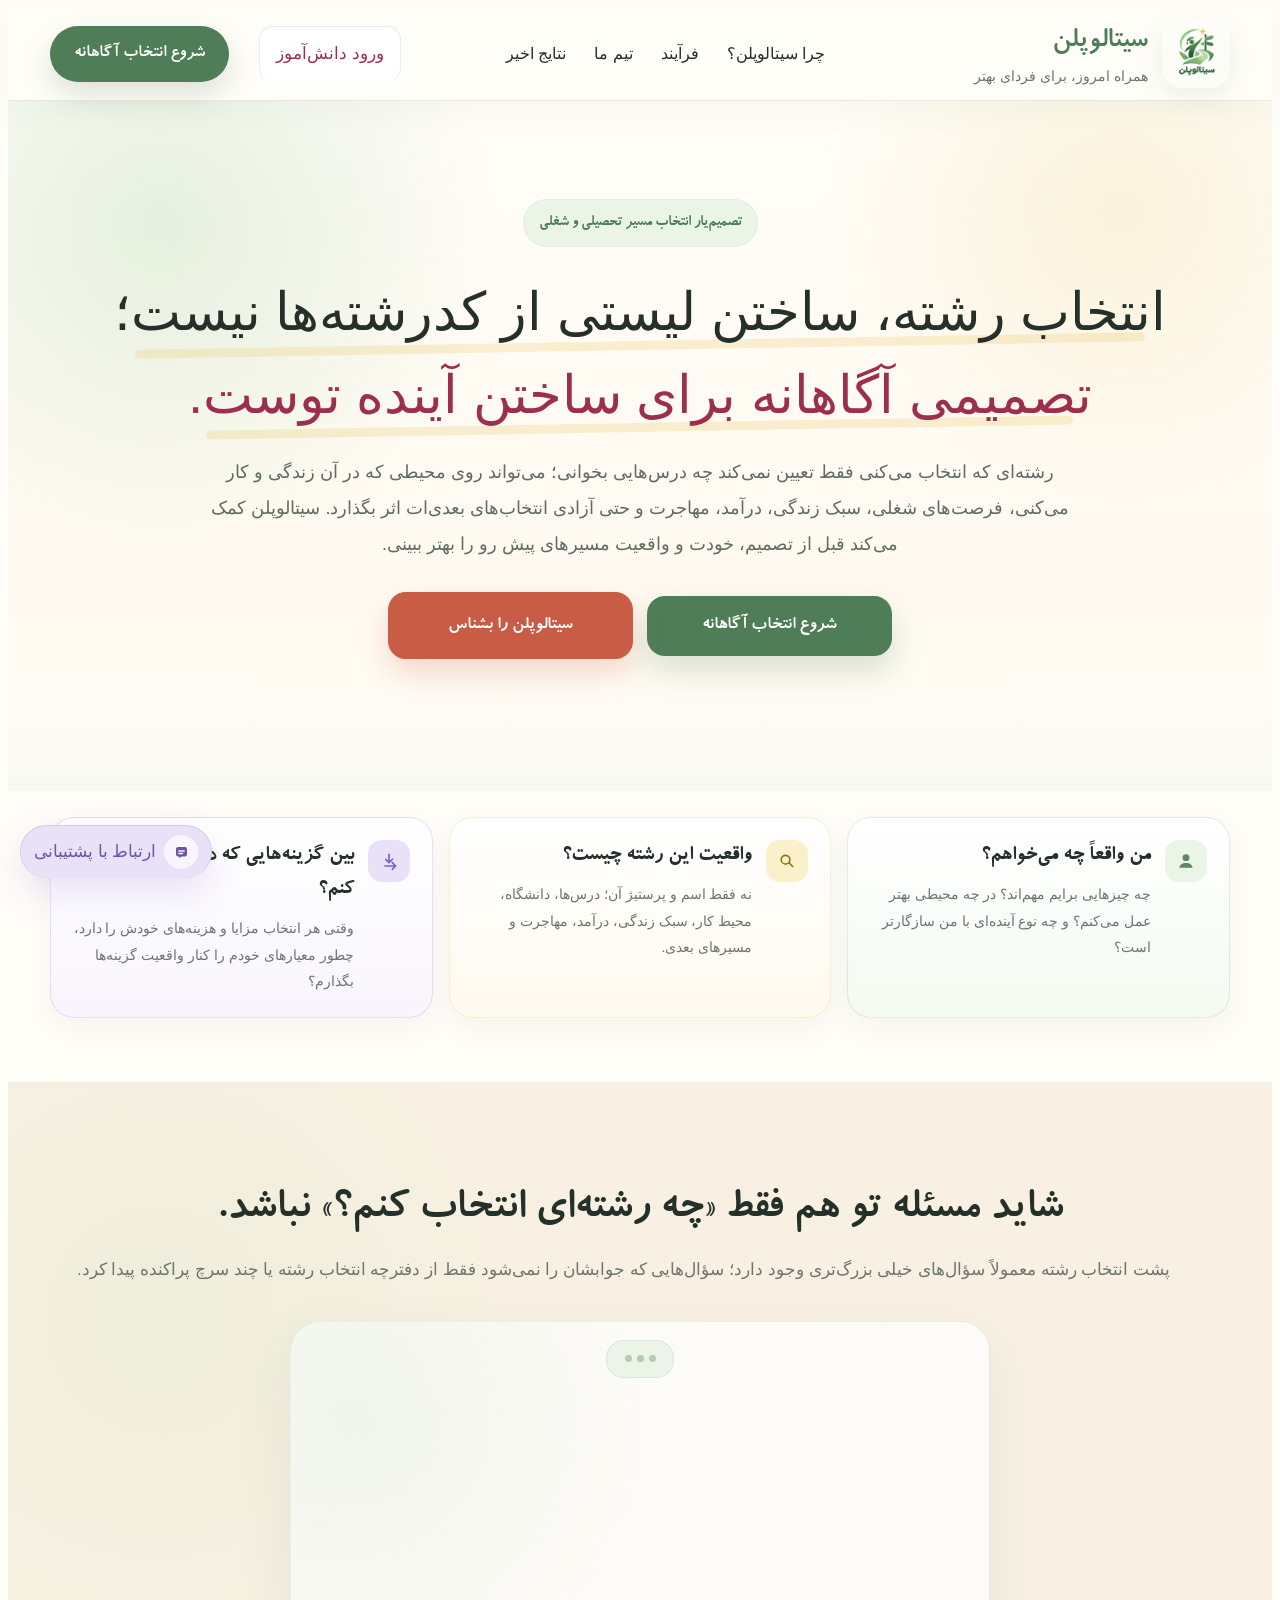
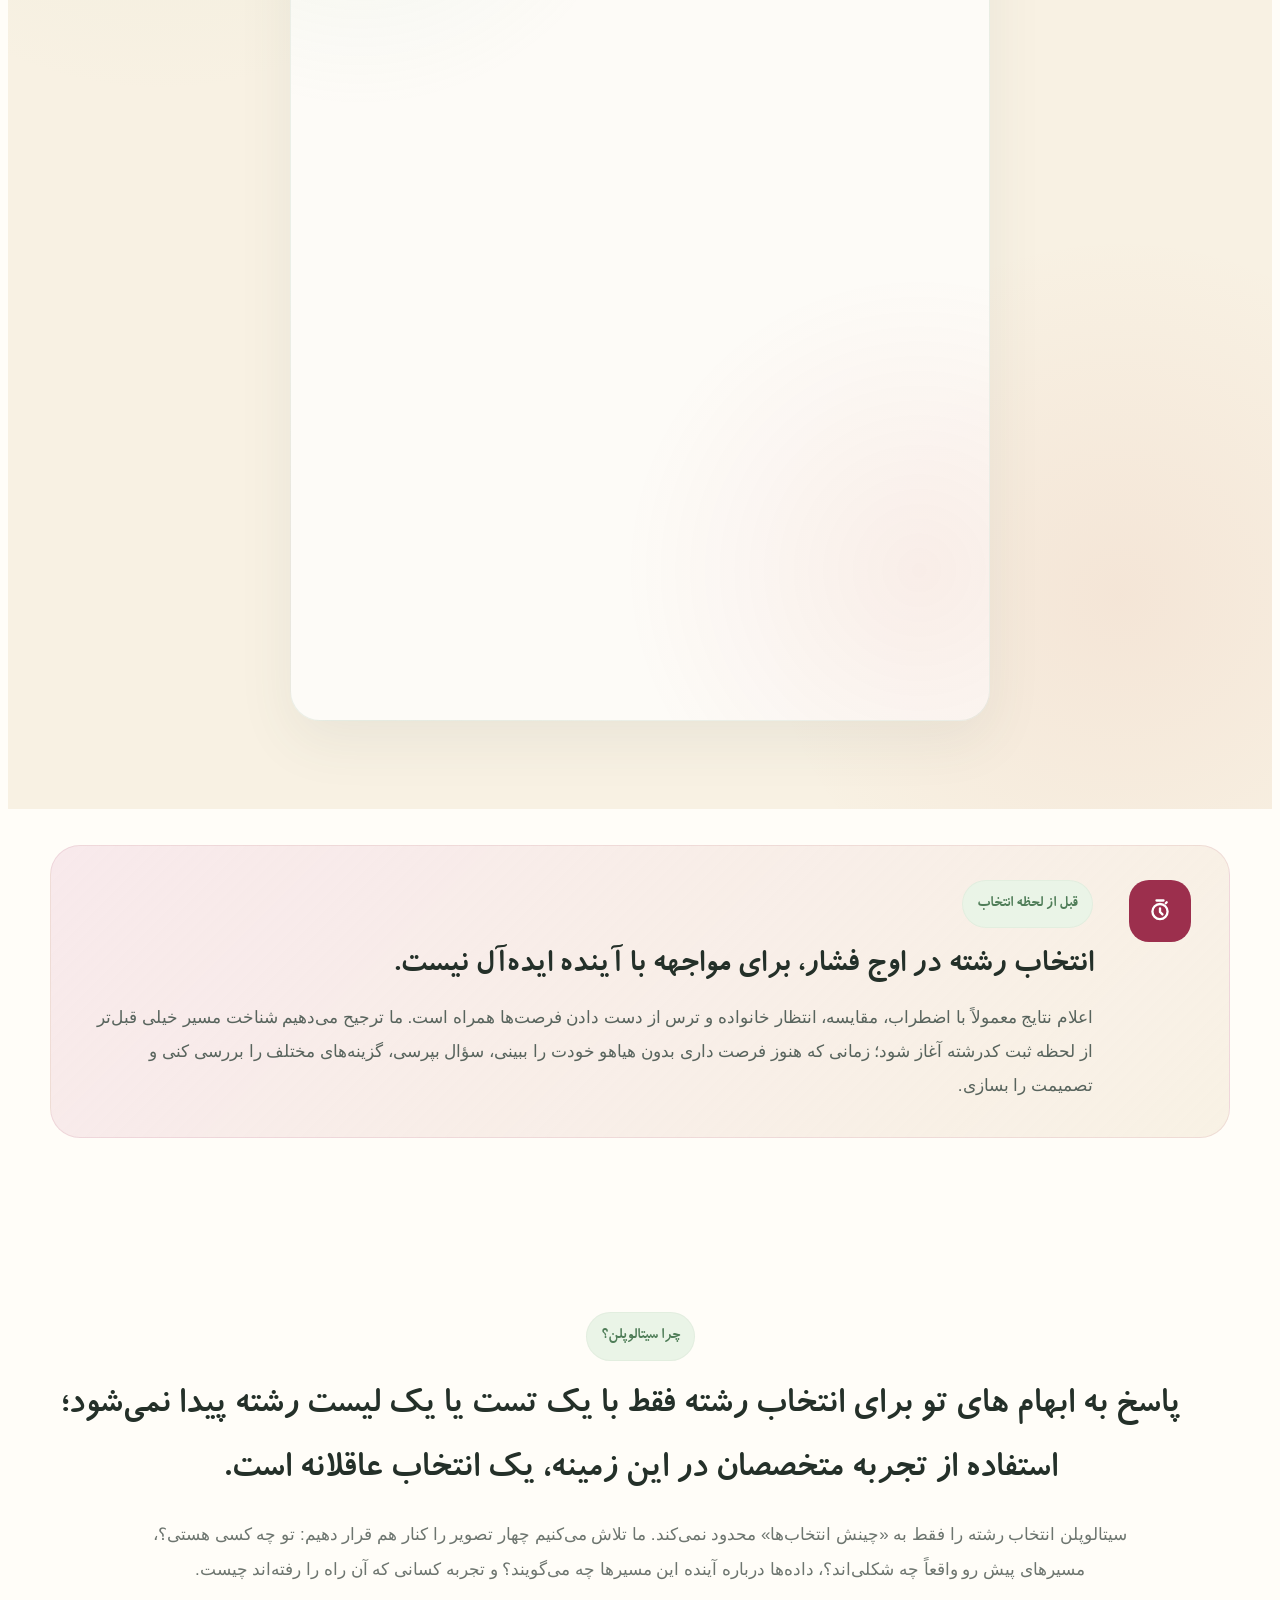
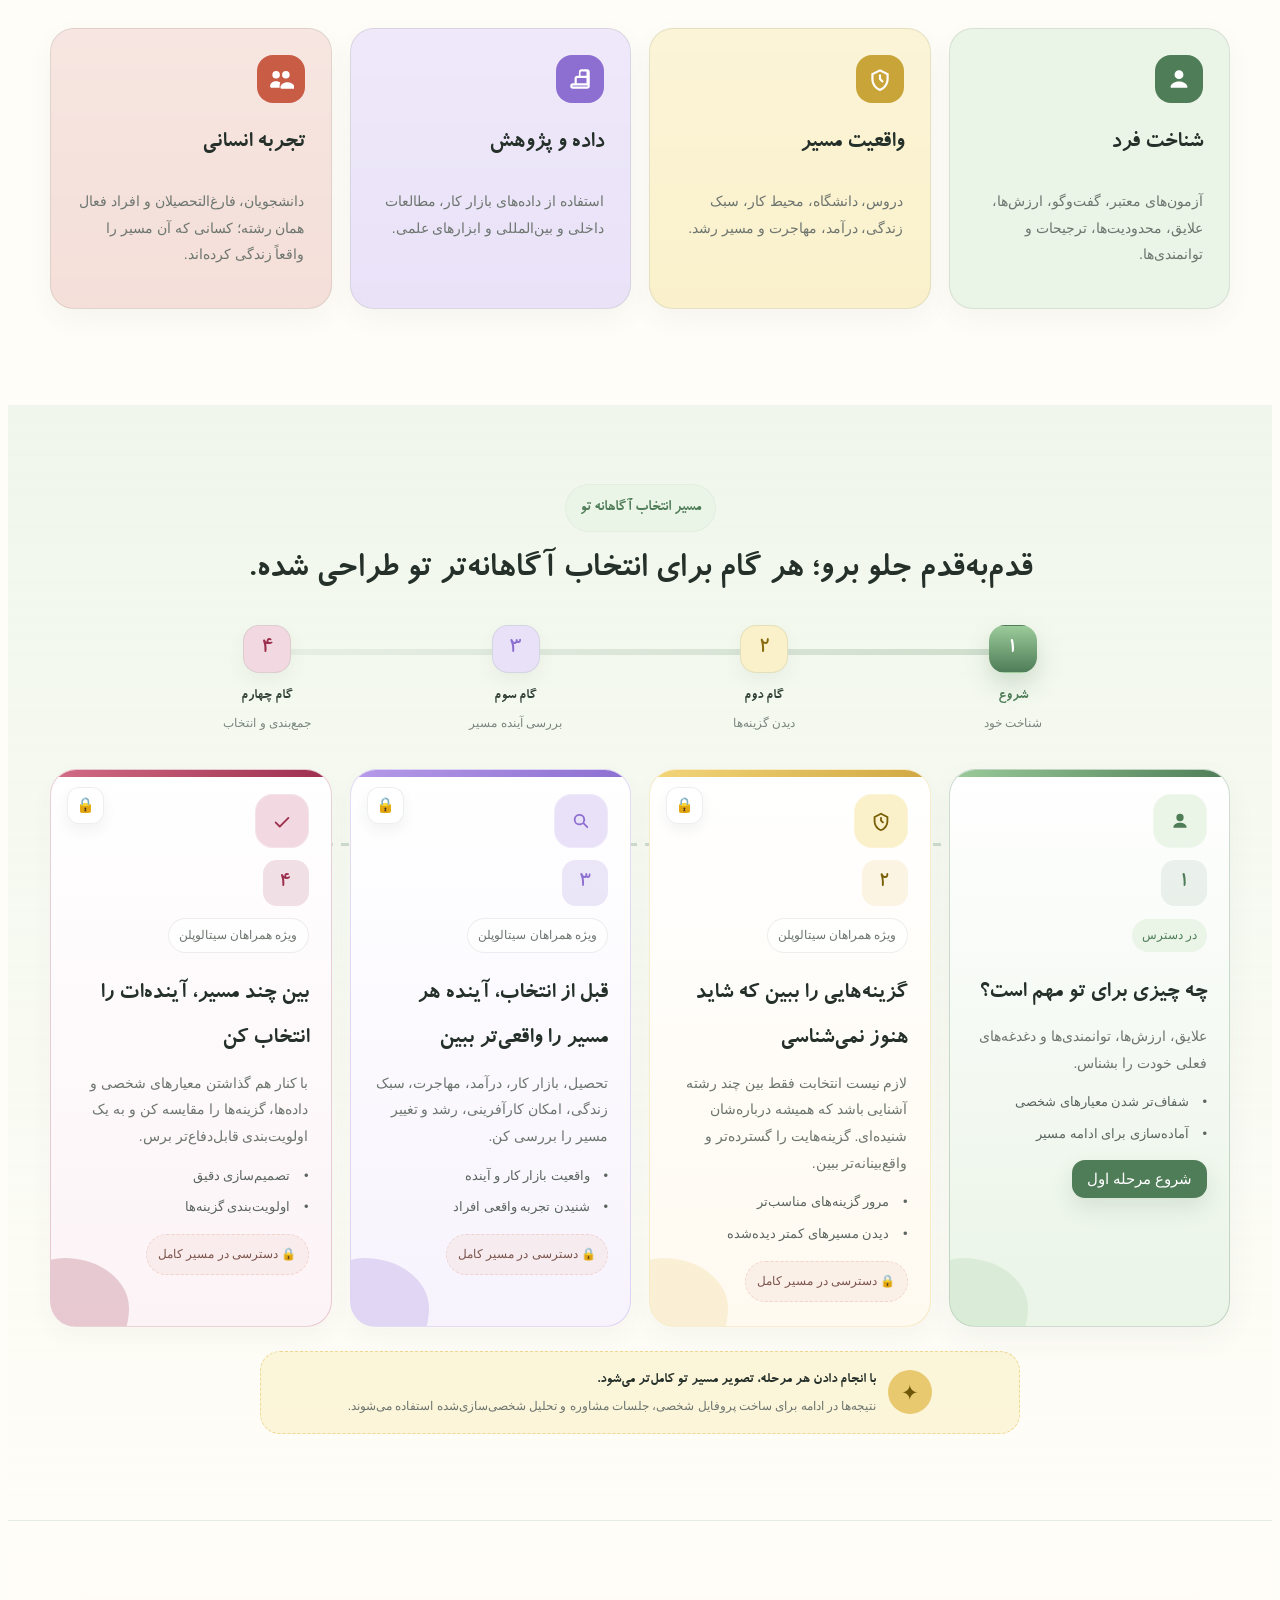
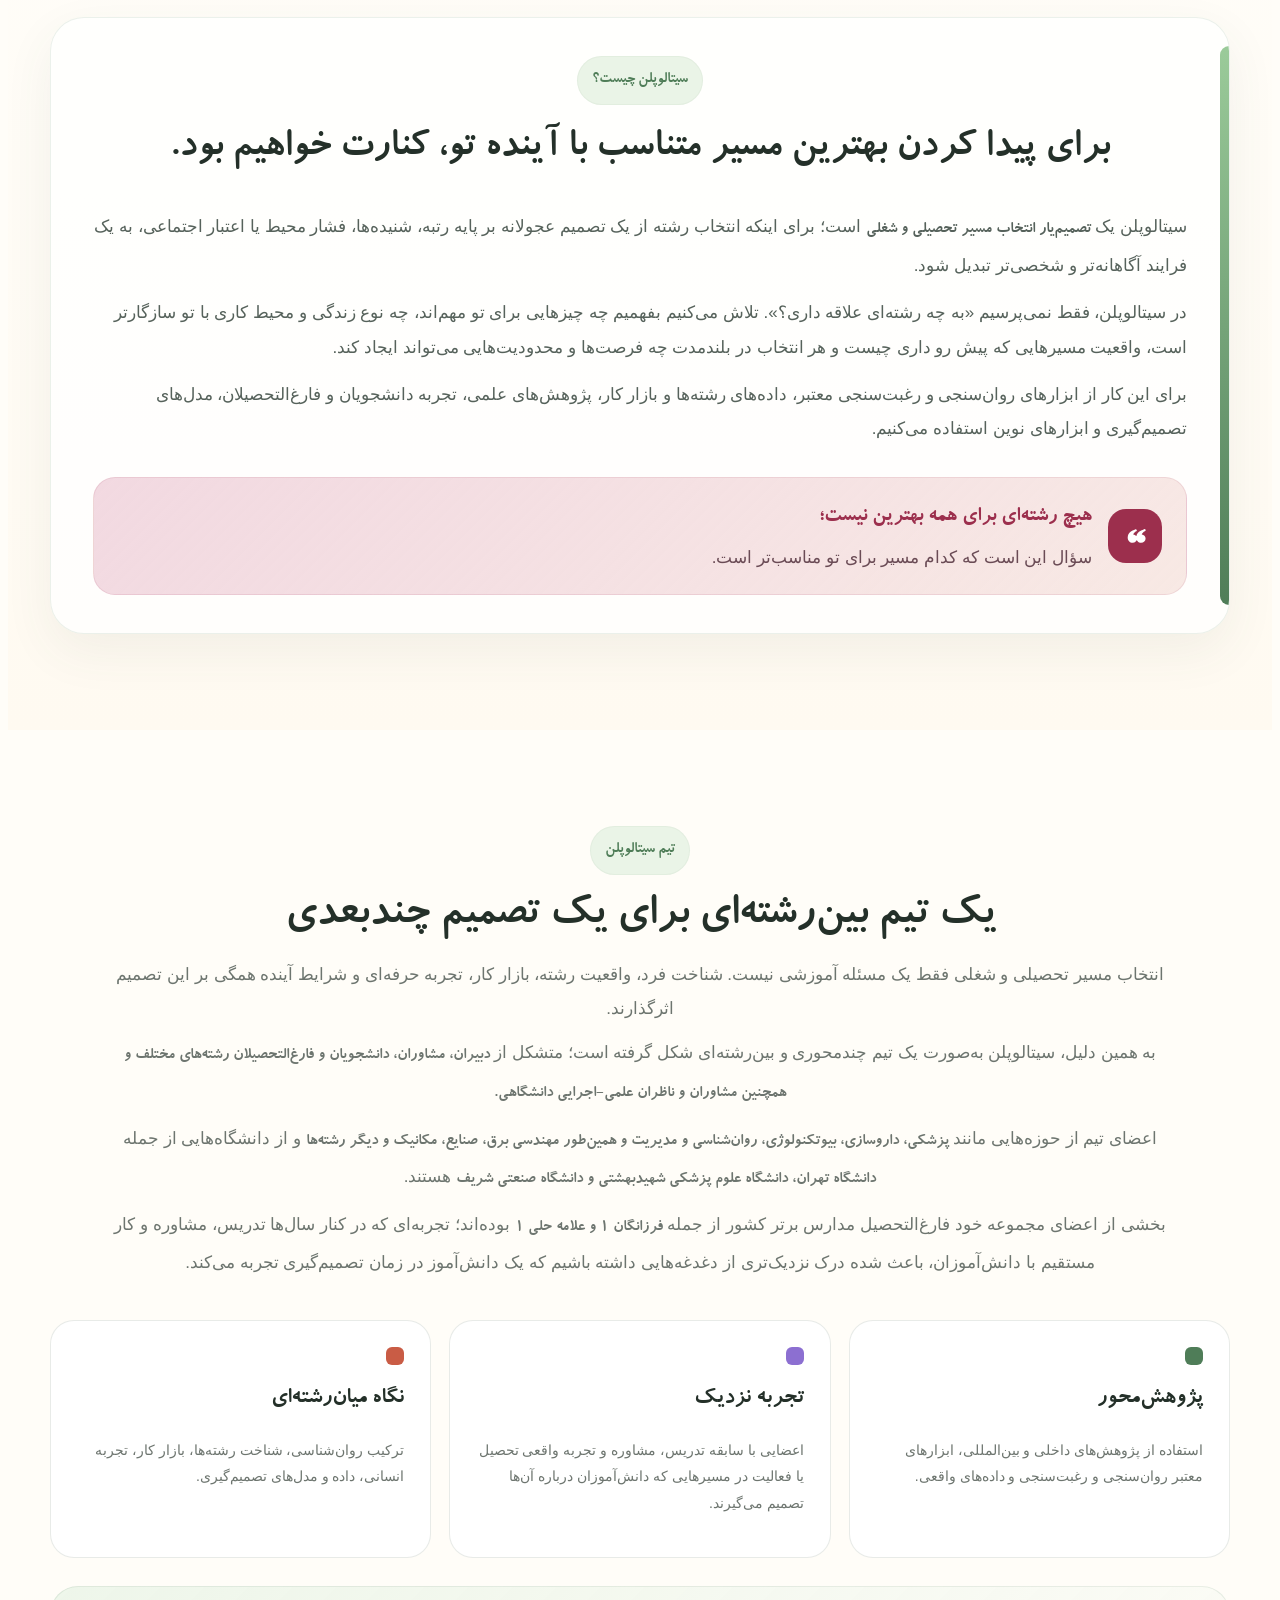
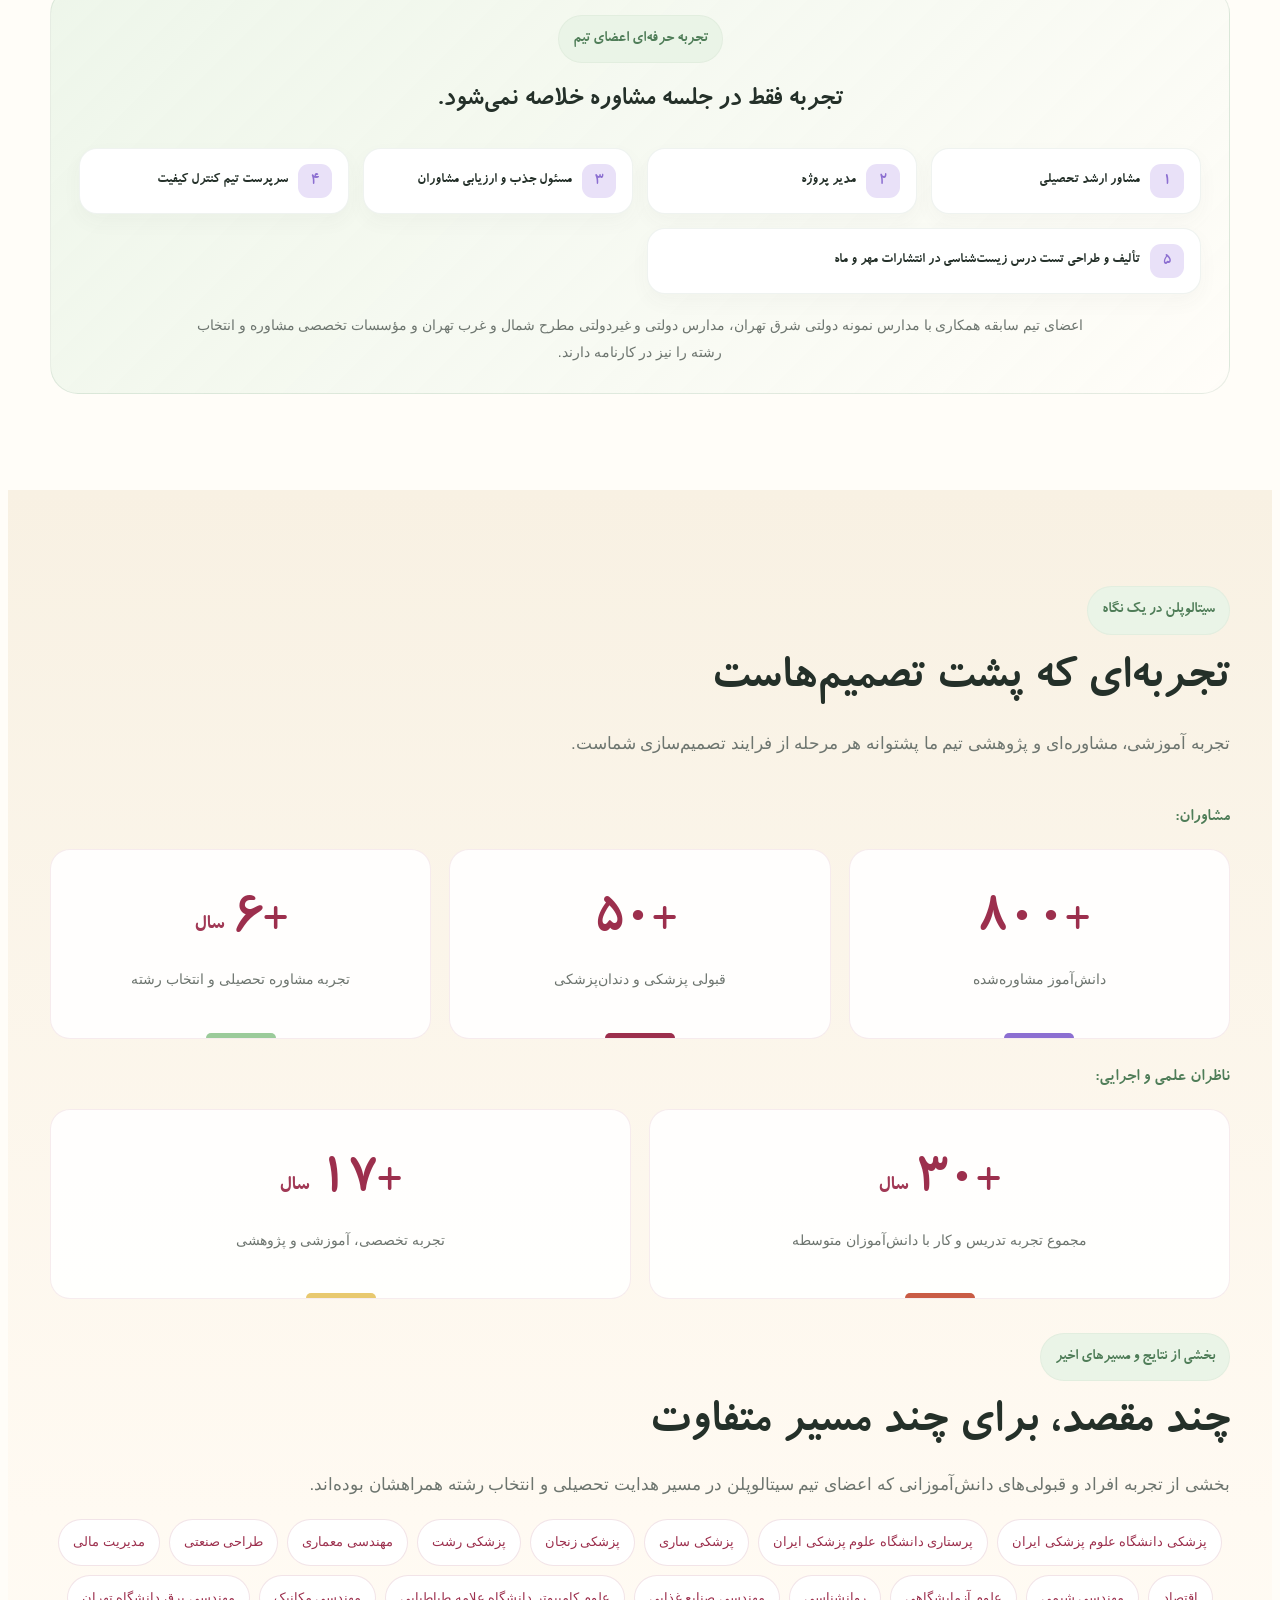
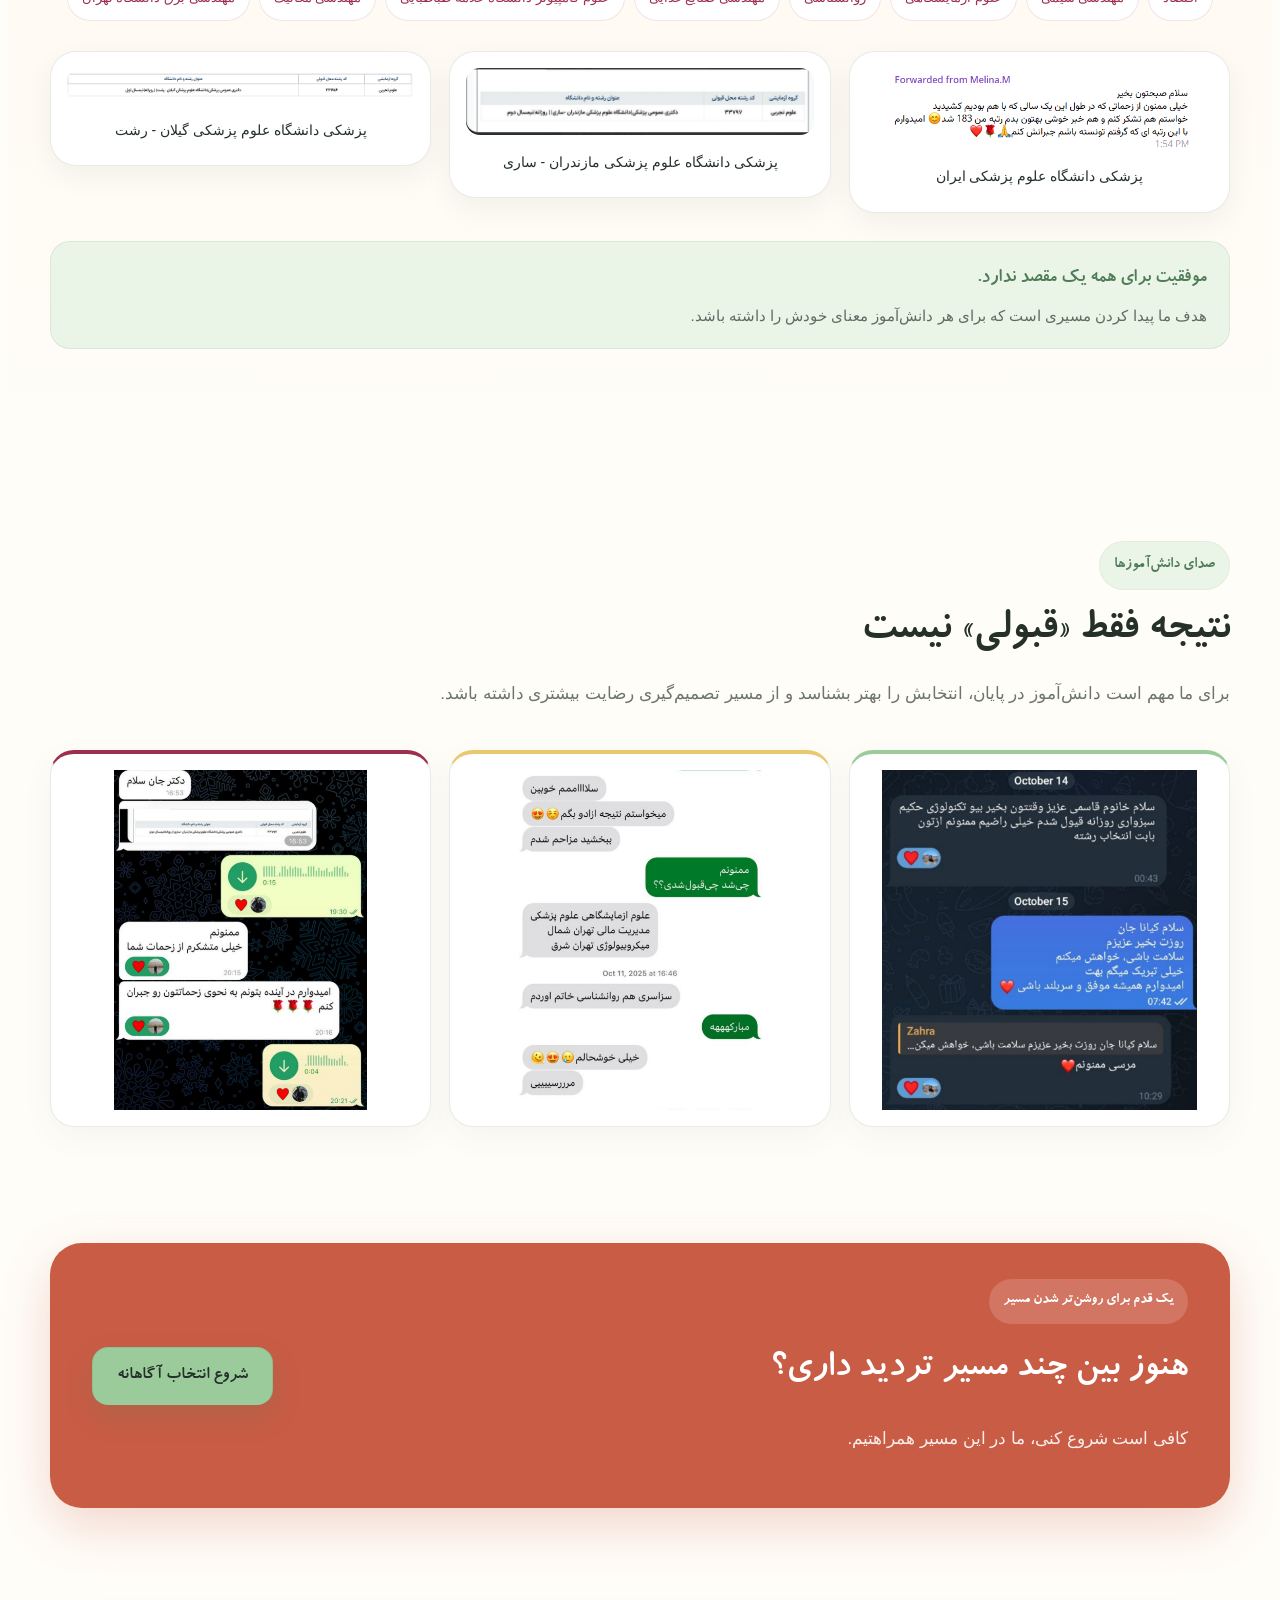
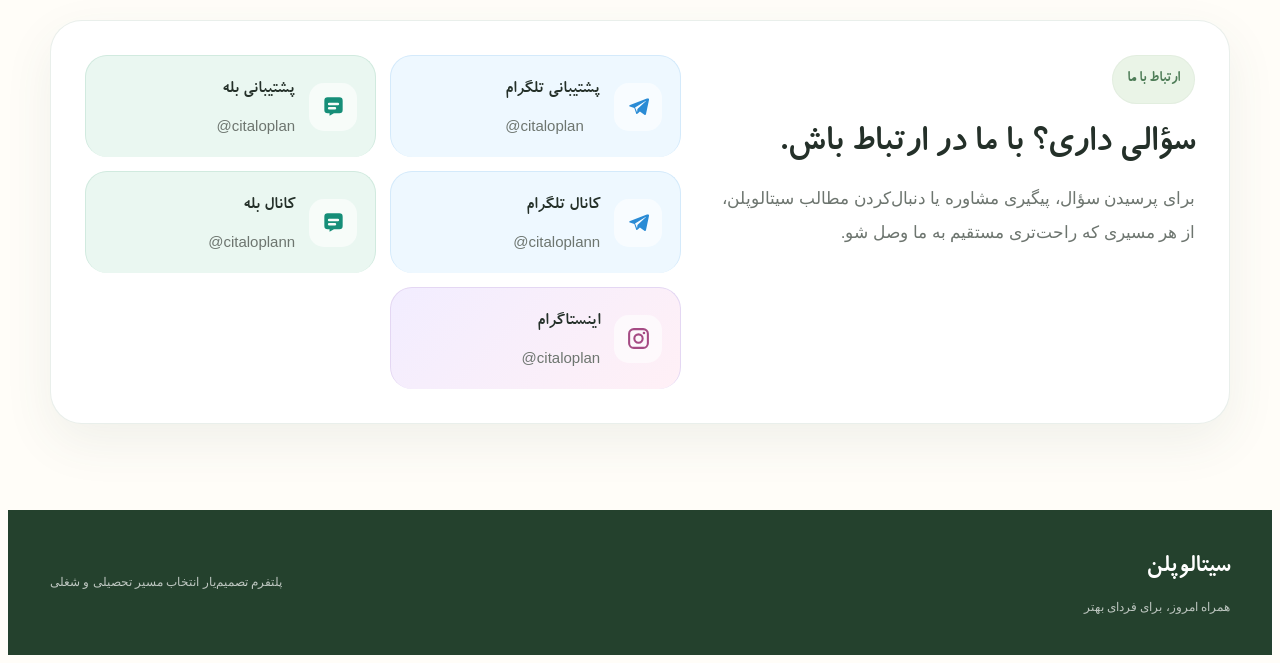
==== commit 20eccc94: "Add files via upload Cita-v2" ====
--- a/index.html
+++ b/index.html
@@ -277,10 +277,10 @@
             انتخاب مسیر تحصیلی و شغلی فقط یک مسئله آموزشی نیست. شناخت فرد، واقعیت رشته، بازار کار، تجربه حرفه‌ای و شرایط آینده همگی بر این تصمیم اثرگذارند.
           </p>
           <p>
-            به همین دلیل، سیتالوپلن به‌صورت یک تیم چندمحوری و بین‌رشته‌ای شکل گرفته است؛ متشکل از <strong>دبیران، مشاوران، دانشجویان و فارغ‌التحصیلان رشته‌های مختلف و همچنین مشاوران و ناظران علمی دانشگاهی.</strong>
+            به همین دلیل، سیتالوپلن به‌صورت یک تیم چندمحوری و بین‌رشته‌ای شکل گرفته است؛ متشکل از <strong>دبیران، مشاوران، دانشجویان و فارغ‌التحصیلان رشته‌های مختلف و همچنین مشاوران و ناظران علمی-اجرایی دانشگاهی.</strong>
           </p>
           <p>
-            اعضای تیم از حوزه‌هایی مانند <strong>پزشکی، داروسازی، بیوتکنولوژی، روان‌شناسی و مدیریت</strong> و از دانشگاه‌هایی از جمله <strong>دانشگاه تهران، دانشگاه علوم پزشکی شهیدبهشتی و دانشگاه صنعتی شریف</strong> هستند.
+            اعضای تیم از حوزه‌هایی مانند <strong>پزشکی، داروسازی، بیوتکنولوژی، روان‌شناسی و مدیریت و همین‌طور مهندسی برق، صنایع، مکانیک و دیگر رشته‌ها</strong> و از دانشگاه‌هایی از جمله <strong>دانشگاه تهران، دانشگاه علوم پزشکی شهیدبهشتی و دانشگاه صنعتی شریف</strong> هستند.
           </p>
           <p>
             بخشی از اعضای مجموعه خود فارغ‌التحصیل مدارس برتر کشور از جمله <strong>فرزانگان ۱ و علامه حلی ۱</strong> بوده‌اند؛ تجربه‌ای که در کنار سال‌ها تدریس، مشاوره و کار مستقیم با دانش‌آموزان، باعث شده درک نزدیک‌تری از دغدغه‌هایی داشته باشیم که یک دانش‌آموز در زمان تصمیم‌گیری تجربه می‌کند.
@@ -347,7 +347,7 @@
           </article>
         </div>
 
-        <div class="stats-group-head">ناظران علمی:</div>
+        <div class="stats-group-head">ناظران علمی و اجرایی:</div>
         <div class="stats-grid stats-grid-supervisors">
           <article>
             <strong class="stat-main stat-main-with-unit"><span class="count-up" data-target="30" data-prefix="+">۰</span><em>سال</em></strong>
@@ -377,6 +377,9 @@
           <span>علوم آزمایشگاهی</span>
           <span>روانشناسی</span>
           <span>مهندسی صنایع غذایی</span>
+          <span>علوم کامپیوتر دانشگاه علامه طباطبایی</span>
+          <span>مهندسی مکانیک</span>
+          <span>مهندسی برق دانشگاه تهران</span>
         </div>
 
         <div class="proof-grid proof-grid-results">
@@ -416,7 +419,49 @@
       </div>
     </section>
 
-    <section class="cta-section"><div class="container cta-box"><div><span class="cta-mini">یک قدم برای روشن‌تر شدن مسیر</span><h2>هنوز بین چند مسیر تردید داری؟</h2><p>کافی است شروع کنی، ما در این مسیر همراهتیم.</p></div><button class="primary-btn large" data-start-quiz>شروع انتخاب آگاهانه</button></div></section></main>
+    <section class="cta-section"><div class="container cta-box"><div><span class="cta-mini">یک قدم برای روشن‌تر شدن مسیر</span><h2>هنوز بین چند مسیر تردید داری؟</h2><p>کافی است شروع کنی، ما در این مسیر همراهتیم.</p></div><button class="primary-btn large" data-start-quiz>شروع انتخاب آگاهانه</button></div></section>
+
+    <section class="contact-section" id="contact">
+      <div class="container">
+        <div class="contact-card">
+          <div class="contact-copy">
+            <span class="section-kicker">ارتباط با ما</span>
+            <h2>سؤالی داری؟ با ما در ارتباط باش.</h2>
+            <p>برای پرسیدن سؤال، پیگیری مشاوره یا دنبال‌کردن مطالب سیتالوپلن، از هر مسیری که راحت‌تری مستقیم به ما وصل شو.</p>
+          </div>
+          <div class="contact-links" aria-label="راه‌های ارتباط با سیتالوپلن">
+            <a class="contact-link contact-telegram" href="https://t.me/citaloplan" target="_blank" rel="noopener noreferrer" aria-label="پشتیبانی تلگرام سیتالوپلن">
+              <span class="contact-icon" aria-hidden="true"><svg viewBox="0 0 24 24"><path d="M20.7 4.1 3.9 10.6c-1.15.46-1.14 1.1-.2 1.39l4.31 1.35 1.66 5.1c.2.56.1.78.68.78.45 0 .65-.2.9-.44l2.08-2.02 4.32 3.19c.8.44 1.37.21 1.57-.74l2.84-13.39c.29-1.17-.45-1.7-1.36-1.31ZM8.69 13.03l9.75-6.15c.49-.3.94-.14.57.19l-8.05 7.27-.31 3.28-1.96-4.59Z"/></svg></span>
+              <span><strong>پشتیبانی تلگرام</strong><small>@citaloplan</small></span>
+            </a>
+            <a class="contact-link contact-bale" href="https://ble.ir/citaloplan" target="_blank" rel="noopener noreferrer" aria-label="پشتیبانی بله سیتالوپلن">
+              <span class="contact-icon contact-icon-bale" aria-hidden="true"><svg viewBox="0 0 24 24"><path d="M6.4 3.2h11.2A3.2 3.2 0 0 1 20.8 6.4v8.9a3.2 3.2 0 0 1-3.2 3.2h-5.2l-4.2 2.4v-2.4H6.4a3.2 3.2 0 0 1-3.2-3.2V6.4a3.2 3.2 0 0 1 3.2-3.2Zm1.4 5.2a1.2 1.2 0 1 0 0 2.4h8.4a1.2 1.2 0 1 0 0-2.4H7.8Zm0 4.1a1.2 1.2 0 1 0 0 2.4h5.6a1.2 1.2 0 1 0 0-2.4H7.8Z"/></svg></span>
+              <span><strong>پشتیبانی بله</strong><small>@citaloplan</small></span>
+            </a>
+            <a class="contact-link contact-telegram" href="https://t.me/citaloplann" target="_blank" rel="noopener noreferrer" aria-label="کانال تلگرام سیتالوپلن">
+              <span class="contact-icon" aria-hidden="true"><svg viewBox="0 0 24 24"><path d="M20.7 4.1 3.9 10.6c-1.15.46-1.14 1.1-.2 1.39l4.31 1.35 1.66 5.1c.2.56.1.78.68.78.45 0 .65-.2.9-.44l2.08-2.02 4.32 3.19c.8.44 1.37.21 1.57-.74l2.84-13.39c.29-1.17-.45-1.7-1.36-1.31ZM8.69 13.03l9.75-6.15c.49-.3.94-.14.57.19l-8.05 7.27-.31 3.28-1.96-4.59Z"/></svg></span>
+              <span><strong>کانال تلگرام</strong><small>@citaloplann</small></span>
+            </a>
+            <a class="contact-link contact-bale" href="https://ble.ir/citaloplann" target="_blank" rel="noopener noreferrer" aria-label="کانال بله سیتالوپلن">
+              <span class="contact-icon contact-icon-bale" aria-hidden="true"><svg viewBox="0 0 24 24"><path d="M6.4 3.2h11.2A3.2 3.2 0 0 1 20.8 6.4v8.9a3.2 3.2 0 0 1-3.2 3.2h-5.2l-4.2 2.4v-2.4H6.4a3.2 3.2 0 0 1-3.2-3.2V6.4a3.2 3.2 0 0 1 3.2-3.2Zm1.4 5.2a1.2 1.2 0 1 0 0 2.4h8.4a1.2 1.2 0 1 0 0-2.4H7.8Zm0 4.1a1.2 1.2 0 1 0 0 2.4h5.6a1.2 1.2 0 1 0 0-2.4H7.8Z"/></svg></span>
+              <span><strong>کانال بله</strong><small>@citaloplann</small></span>
+            </a>
+            <a class="contact-link contact-instagram" href="https://www.instagram.com/citaloplan/" target="_blank" rel="noopener noreferrer" aria-label="اینستاگرام سیتالوپلن">
+              <span class="contact-icon" aria-hidden="true"><svg viewBox="0 0 24 24"><path d="M7.5 2h9A5.5 5.5 0 0 1 22 7.5v9a5.5 5.5 0 0 1-5.5 5.5h-9A5.5 5.5 0 0 1 2 16.5v-9A5.5 5.5 0 0 1 7.5 2Zm0 2A3.5 3.5 0 0 0 4 7.5v9A3.5 3.5 0 0 0 7.5 20h9a3.5 3.5 0 0 0 3.5-3.5v-9A3.5 3.5 0 0 0 16.5 4h-9Zm9.75 1.5a1.25 1.25 0 1 1 0 2.5 1.25 1.25 0 0 1 0-2.5ZM12 7a5 5 0 1 1 0 10 5 5 0 0 1 0-10Zm0 2a3 3 0 1 0 0 6 3 3 0 0 0 0-6Z"/></svg></span>
+              <span><strong>اینستاگرام</strong><small>@citaloplan</small></span>
+            </a>
+          </div>
+        </div>
+      </div>
+    </section>
+</main>
+
+
+
+  <a class="floating-support" href="https://ble.ir/citaloplan" target="_blank" rel="noopener noreferrer" aria-label="ارتباط با پشتیبانی سیتالوپلن در بله">
+    <span class="floating-support-icon" aria-hidden="true"><svg viewBox="0 0 24 24"><path d="M6.4 3.2h11.2A3.2 3.2 0 0 1 20.8 6.4v8.9a3.2 3.2 0 0 1-3.2 3.2h-5.2l-4.2 2.4v-2.4H6.4a3.2 3.2 0 0 1-3.2-3.2V6.4a3.2 3.2 0 0 1 3.2-3.2Zm1.4 5.2a1.2 1.2 0 1 0 0 2.4h8.4a1.2 1.2 0 1 0 0-2.4H7.8Zm0 4.1a1.2 1.2 0 1 0 0 2.4h5.6a1.2 1.2 0 1 0 0-2.4H7.8Z"/></svg></span>
+    <span>ارتباط با پشتیبانی</span>
+  </a>
 
   <footer class="footer">
     <div class="container footer-grid">
@@ -424,7 +469,7 @@
         <strong>سیتالوپلن</strong>
         <p>همراه امروز، برای فردای بهتر</p>
       </div>
-      <p>نسخه اولیه پلتفرم تصمیم‌یار انتخاب مسیر تحصیلی و شغلی</p>
+      <p>پلتفرم تصمیم‌یار انتخاب مسیر تحصیلی و شغلی</p>
     </div>
   </footer>
 
@@ -432,7 +477,7 @@
     <div class="quiz-shell" role="dialog" aria-modal="true" aria-labelledby="quizTitle">
       <button class="quiz-close" id="quizClose" aria-label="بستن">×</button>
       <div class="quiz-topbar">
-        <span id="quizStepLabel">مرحله ۱ از ۵</span>
+        <span id="quizStepLabel">مرحله ۱ از ۳</span>
         <div class="quiz-progress-track"><div id="quizProgress"></div></div>
       </div>
       <div id="quizContent"></div>
@@ -443,12 +488,8 @@
     <div class="lead-gate">
       <span class="mini-badge">نتیجه اولیه آماده است</span>
       <h2>نقشه اولیه تصمیم تو آماده شد.</h2>
-      <p>برای ذخیره نتیجه و دیدن جمع‌بندی، اطلاعاتت را وارد کن.</p>
-      <form id="leadForm" name="citaloplan-leads" method="POST" data-netlify="true">
-        <input type="hidden" name="form-name" value="citaloplan-leads" />
-        <input type="hidden" name="segment" id="segmentField" />
-        <input type="hidden" name="quiz_answers" id="quizAnswersField" />
-        <input type="hidden" name="lead_score" id="leadScoreField" />
+      <p>برای دریافت راهنمایی بیشتر، اطلاعاتت را وارد کن.<br>به‌زودی با شما تماس می‌گیریم.</p>
+      <form id="leadForm">
         <label>نام
           <input name="name" type="text" autocomplete="name" required placeholder="مثلاً نازنین" />
         </label>
@@ -456,17 +497,17 @@
           <input name="mobile" type="tel" inputmode="numeric" autocomplete="tel" required placeholder="۰۹۱۲۱۲۳۴۵۶۷" />
         </label>
         <label>من هستم...
-          <select name="segment_confirm" required>
+          <select name="grade" required>
             <option value="">انتخاب کن</option>
             <option>دانش‌آموز پایه نهم</option>
             <option>دانش‌آموز پایه دوازدهم</option>
             <option>والد</option>
           </select>
         </label>
-        <label class="consent-row"><input type="checkbox" required /> <span>با ثبت اطلاعات، موافقم سیتالوپلن برای ادامه مسیر با من تماس بگیرد.</span></label>
-        <button class="primary-btn full" type="submit">دیدن نتیجه من</button>
+        <label class="consent-row"><input type="checkbox" name="consent" value="true" required /> <span>با ثبت اطلاعات، موافقم برای ادامه مسیر با من تماس گرفته شود.</span></label>
+        <button class="primary-btn full" type="submit">دریافت نقشه اولیه من</button>
       </form>
-      <small>اطلاعات تماس برای پیگیری مشاوره استفاده می‌شود.</small>
+      <small>اطلاعات تماس فقط برای پیگیری مشاوره استفاده می‌شود.</small>
     </div>
   </template>
 
--- a/style.css
+++ b/style.css
@@ -2057,8 +2057,8 @@
 .chat-row.from-left { justify-content: flex-end; direction: ltr; }
 .chat-row.from-left .chat-bubble { direction: rtl; }
 .chat-avatar {
-  width: 34px;
-  height: 34px;
+  width: 30px;
+  height: 30px;
   border-radius: 50%;
   display: grid;
   place-items: center;
@@ -4329,3 +4329,151 @@
   .mobile-menu-toggle { width: 40px; height: 40px; }
   .hero-clean h1 { font-size: 28px !important; }
 }
+
+/* =========================================================
+   CitaloPlan add-ons — no changes to original site breakpoints
+   ========================================================= */
+.quiz-text-wrap { margin: 18px 0 10px; }
+.quiz-text-answer {
+  width: 100%;
+  min-height: 58px;
+  border: 1px solid rgba(79,125,88,.18);
+  border-radius: 16px;
+  padding: 14px 16px;
+  background: #fff;
+  color: var(--ink);
+  font-size: 17px;
+  outline: none;
+  transition: border-color .2s ease, box-shadow .2s ease;
+}
+.quiz-text-answer:focus {
+  border-color: rgba(79,125,88,.5);
+  box-shadow: 0 0 0 4px rgba(155,203,154,.18);
+}
+
+.decision-map-result { display: grid; gap: 16px; }
+.decision-map-result h2 { margin-bottom: 0; }
+.decision-result-card {
+  text-align: right;
+  padding: 18px 20px;
+  border-radius: 20px;
+  background: var(--green-soft);
+  border: 1px solid rgba(79,125,88,.13);
+}
+.decision-result-card > span {
+  display: inline-block;
+  margin-bottom: 7px;
+  color: var(--green);
+  font-weight: 700;
+  font-size: 16px;
+}
+.decision-result-card p {
+  margin: 0;
+  color: #3f4b44;
+  line-height: 2;
+  font-size: 16px;
+}
+.decision-result-next {
+  background: var(--purple-soft);
+  border-color: rgba(140,111,209,.14);
+}
+.decision-result-next > span { color: #755ab8; }
+.result-note {
+  margin: 2px 0 0 !important;
+  padding: 14px 16px;
+  border-radius: 16px;
+  background: var(--cream);
+  color: #59655e !important;
+}
+
+.contact-section { padding: 18px 0 86px; }
+.contact-card {
+  display: grid;
+  grid-template-columns: minmax(280px,.9fr) minmax(0,1.1fr);
+  gap: 26px;
+  padding: 34px;
+  border-radius: 32px;
+  background: #fff;
+  border: 1px solid rgba(79,125,88,.12);
+  box-shadow: 0 18px 50px rgba(68,88,71,.08);
+}
+.contact-copy h2 { margin: 14px 0 10px; font-size: clamp(30px,3vw,42px); line-height: 1.4; }
+.contact-copy p { margin: 0; color: var(--muted); font-size: 17px; line-height: 2; }
+.contact-links { display: grid; grid-template-columns: repeat(2,minmax(0,1fr)); gap: 14px; }
+.contact-link {
+  display: flex;
+  align-items: center;
+  gap: 14px;
+  min-height: 102px;
+  padding: 16px 18px;
+  border-radius: 22px;
+  border: 1px solid transparent;
+  transition: transform .2s ease, box-shadow .2s ease, border-color .2s ease;
+}
+.contact-link:hover { transform: translateY(-2px); box-shadow: 0 14px 30px rgba(68,88,71,.09); }
+.contact-link > span:last-child { display: grid; gap: 5px; }
+.contact-link strong { font-size: 18px; color: var(--ink); }
+.contact-link small { font-size: 15px; color: var(--muted); direction: ltr; unicode-bidi: plaintext; }
+.contact-icon {
+  width: 48px;
+  height: 48px;
+  border-radius: 15px;
+  display: inline-grid;
+  place-items: center;
+  flex: 0 0 48px;
+  background: rgba(255,255,255,.62);
+}
+.contact-icon svg { width: 25px; height: 25px; display: block; fill: currentColor; }
+.contact-telegram { background: #eef8ff; border-color: #d4eafb; color: #2a8bd5; }
+.contact-telegram:hover { border-color: #b9dcf5; }
+.contact-bale { background: #eaf7f1; border-color: #d1eadf; color: #168e78; }
+.contact-bale:hover { border-color: #b9dfd2; }
+.contact-instagram { background: linear-gradient(135deg,#f2edff 0%,#fff0f6 100%); border-color: #e4d7f3; color: #a54b84; }
+.contact-instagram:hover { border-color: #d4c0ea; }
+
+.floating-support {
+  position: fixed;
+  left: 20px;
+  right: auto;
+  bottom: 22px;
+  z-index: 80;
+  display: inline-flex;
+  align-items: center;
+  gap: 8px;
+  padding: 9px 13px;
+  border-radius: 999px;
+  background: #e9e1f8;
+  color: #6e55a7;
+  border: 1px solid rgba(140,111,209,.22);
+  box-shadow: 0 14px 34px rgba(140,111,209,.18);
+  transition: transform .2s ease, box-shadow .2s ease;
+}
+.floating-support:hover { transform: translateY(-2px); box-shadow: 0 18px 38px rgba(140,111,209,.24); }
+.floating-support-icon {
+  width: 34px;
+  height: 34px;
+  border-radius: 50%;
+  display: inline-grid;
+  place-items: center;
+  background: rgba(255,255,255,.68);
+}
+.floating-support-icon svg { width: 15px; height: 15px; fill: currentColor; }
+
+@media (max-width: 720px) {
+  .contact-section { padding: 10px 0 80px; }
+  .contact-card { grid-template-columns: 1fr; padding: 22px; border-radius: 24px; }
+  .contact-links { grid-template-columns: 1fr; }
+  .contact-link { min-height: 90px; }
+  .floating-support {
+    left: 12px;
+    right: auto;
+    bottom: 12px;
+    justify-content: center;
+    padding: 8px 11px;
+    gap: 7px;
+    font-size: 14px;
+  }
+  .floating-support-icon { width: 27px; height: 27px; }
+  .floating-support-icon svg { width: 14px; height: 14px; }
+  .footer { padding-bottom: 84px; }
+}
